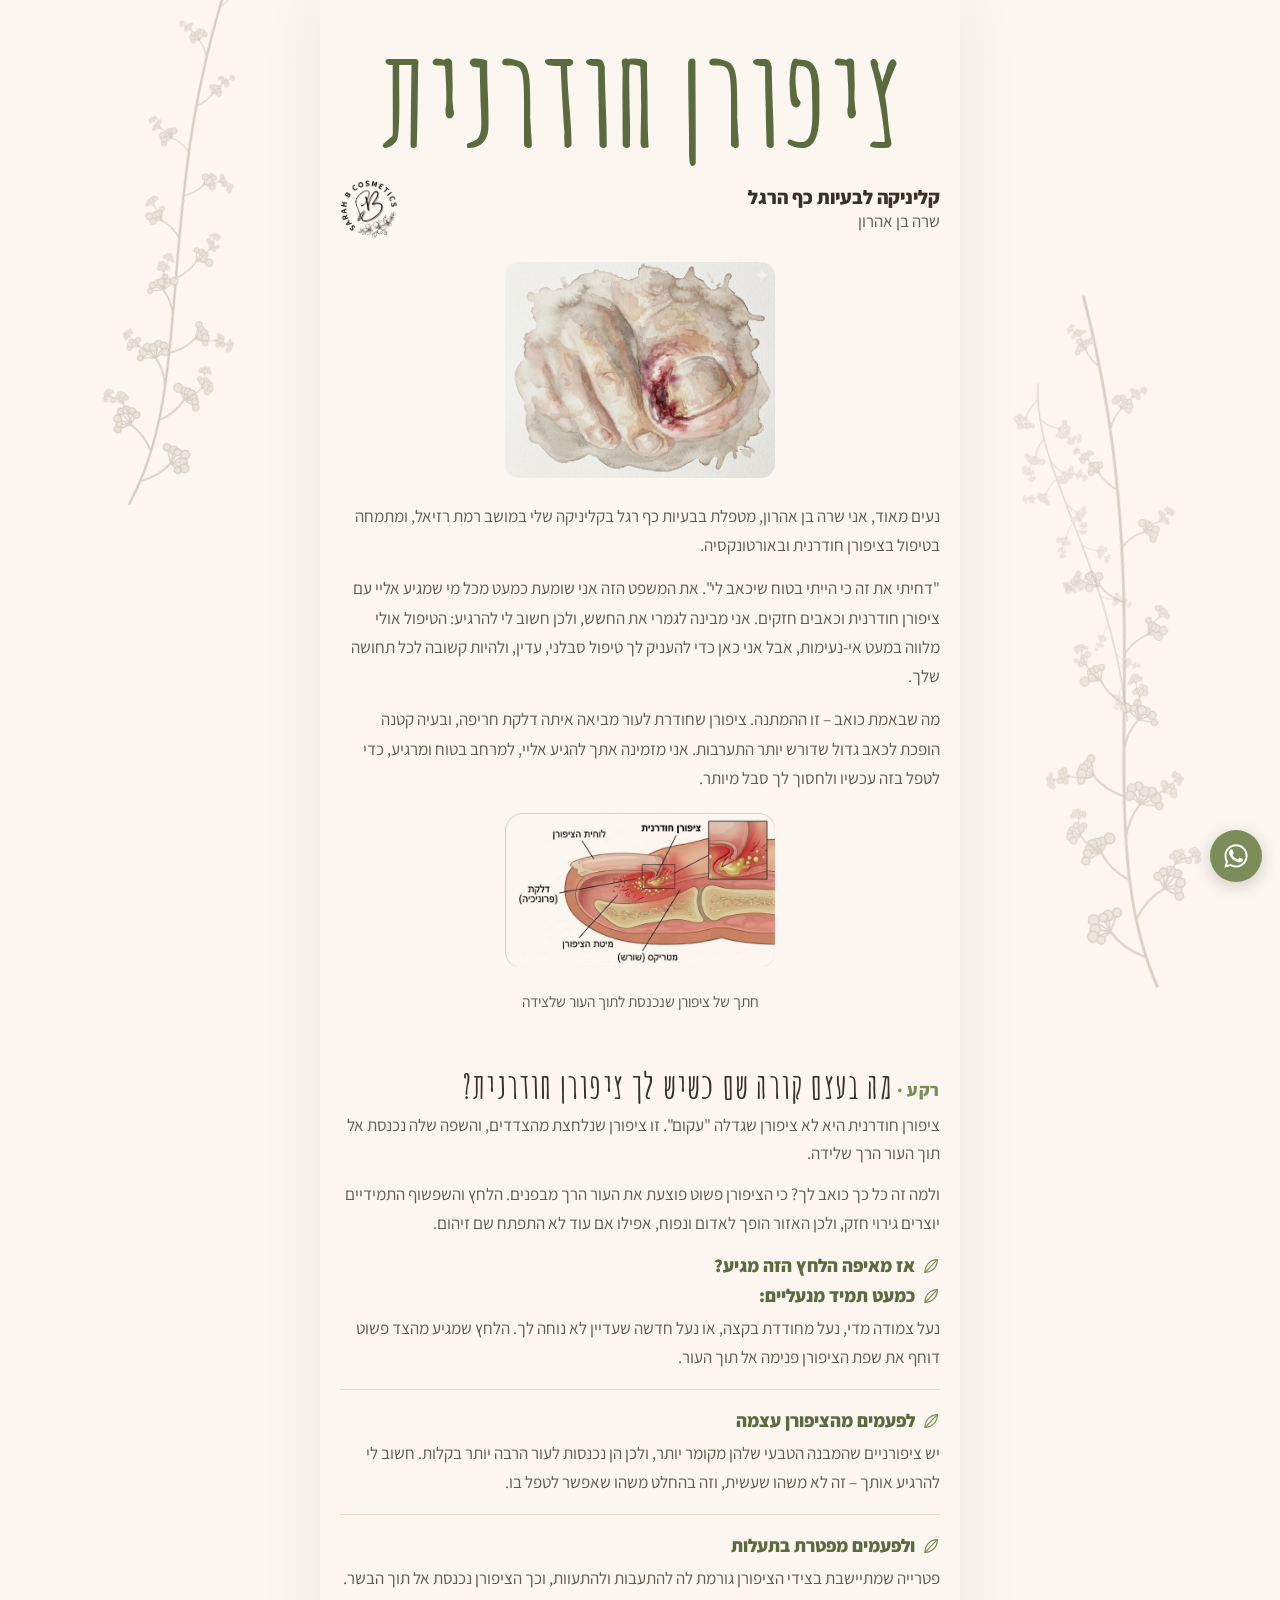
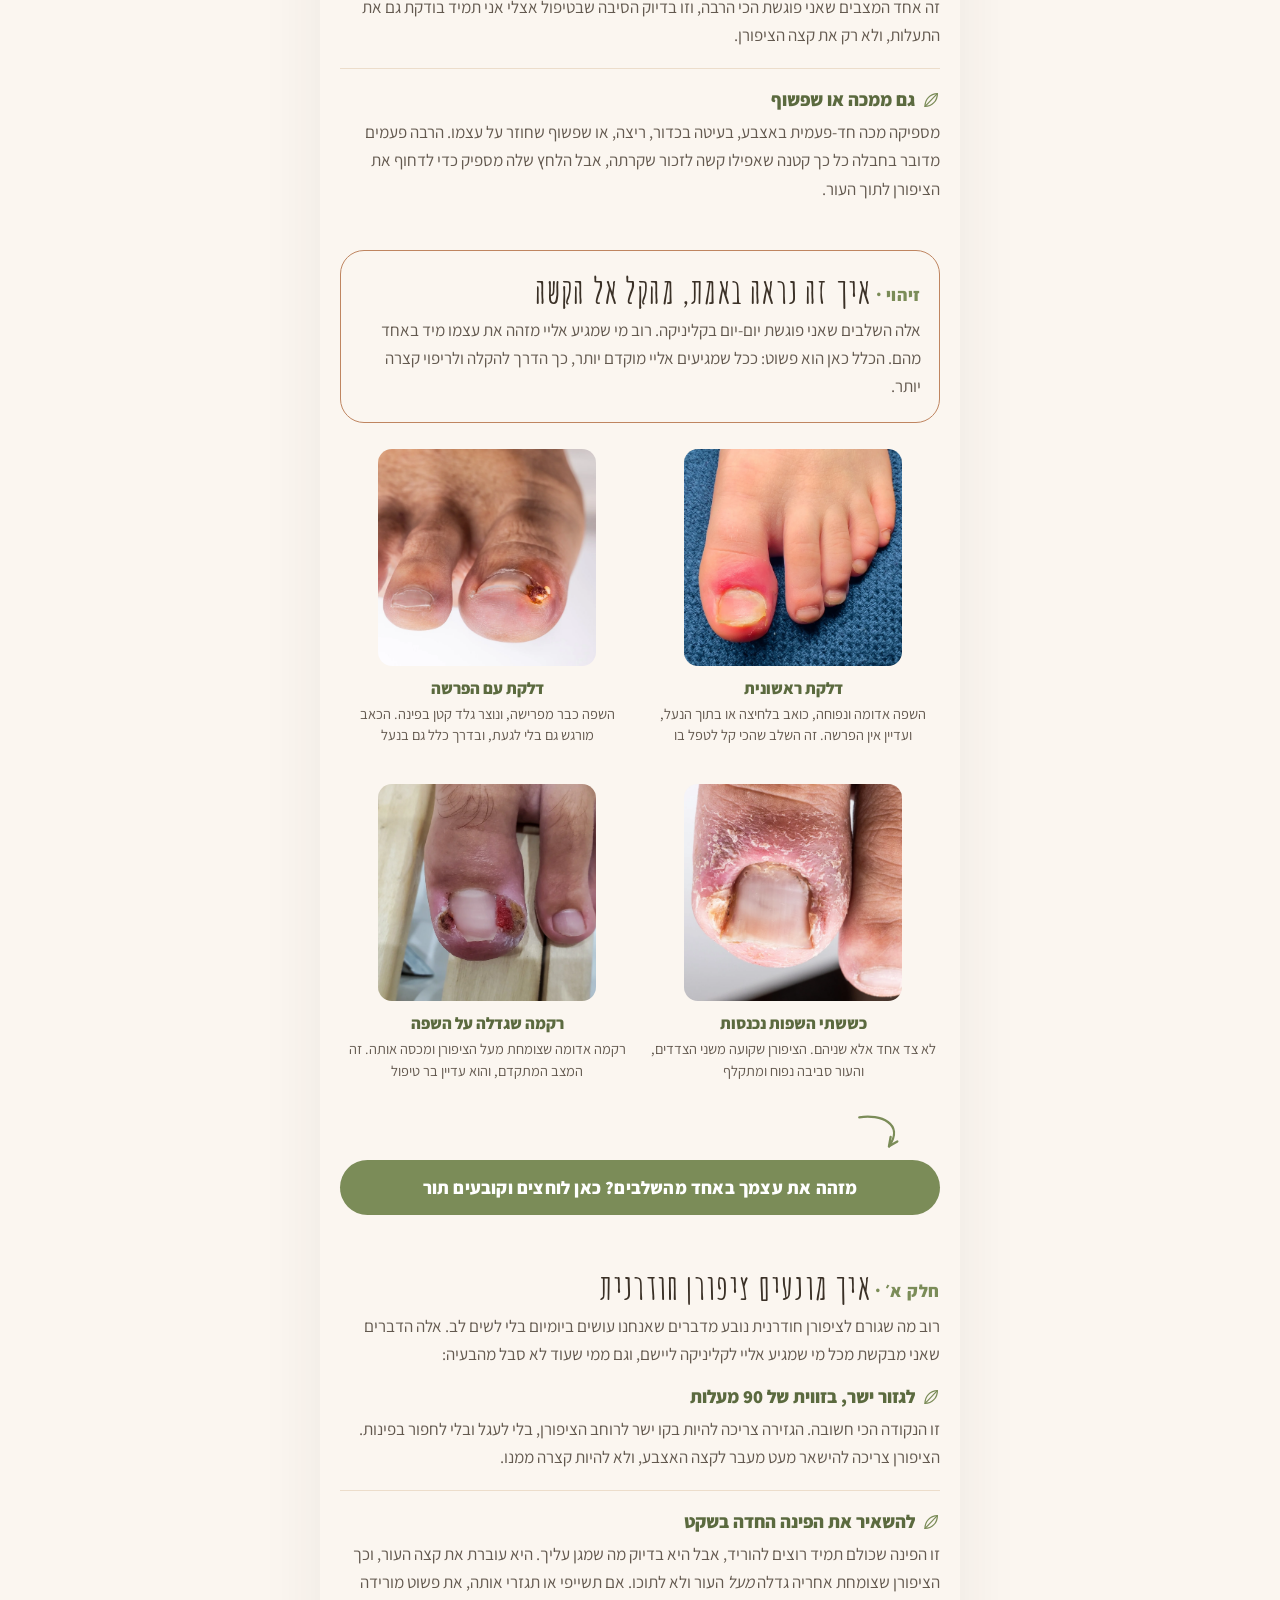
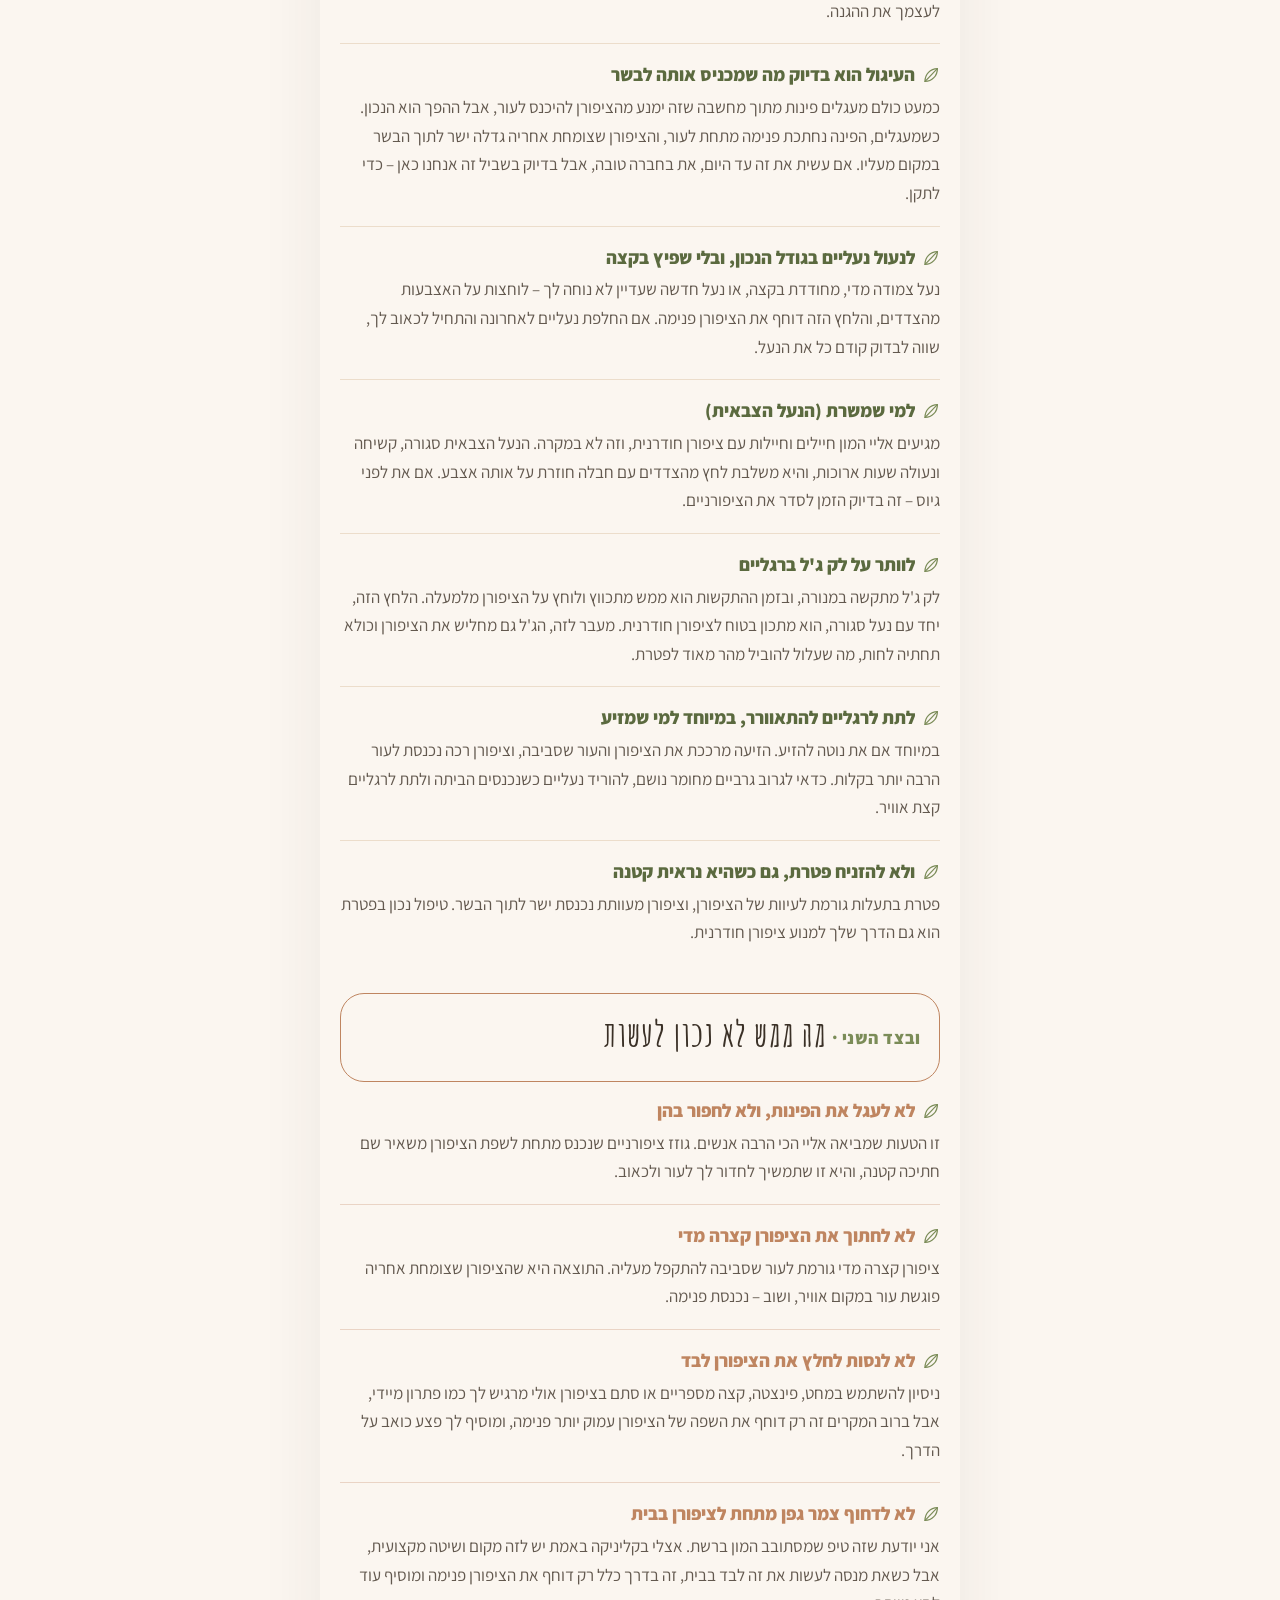
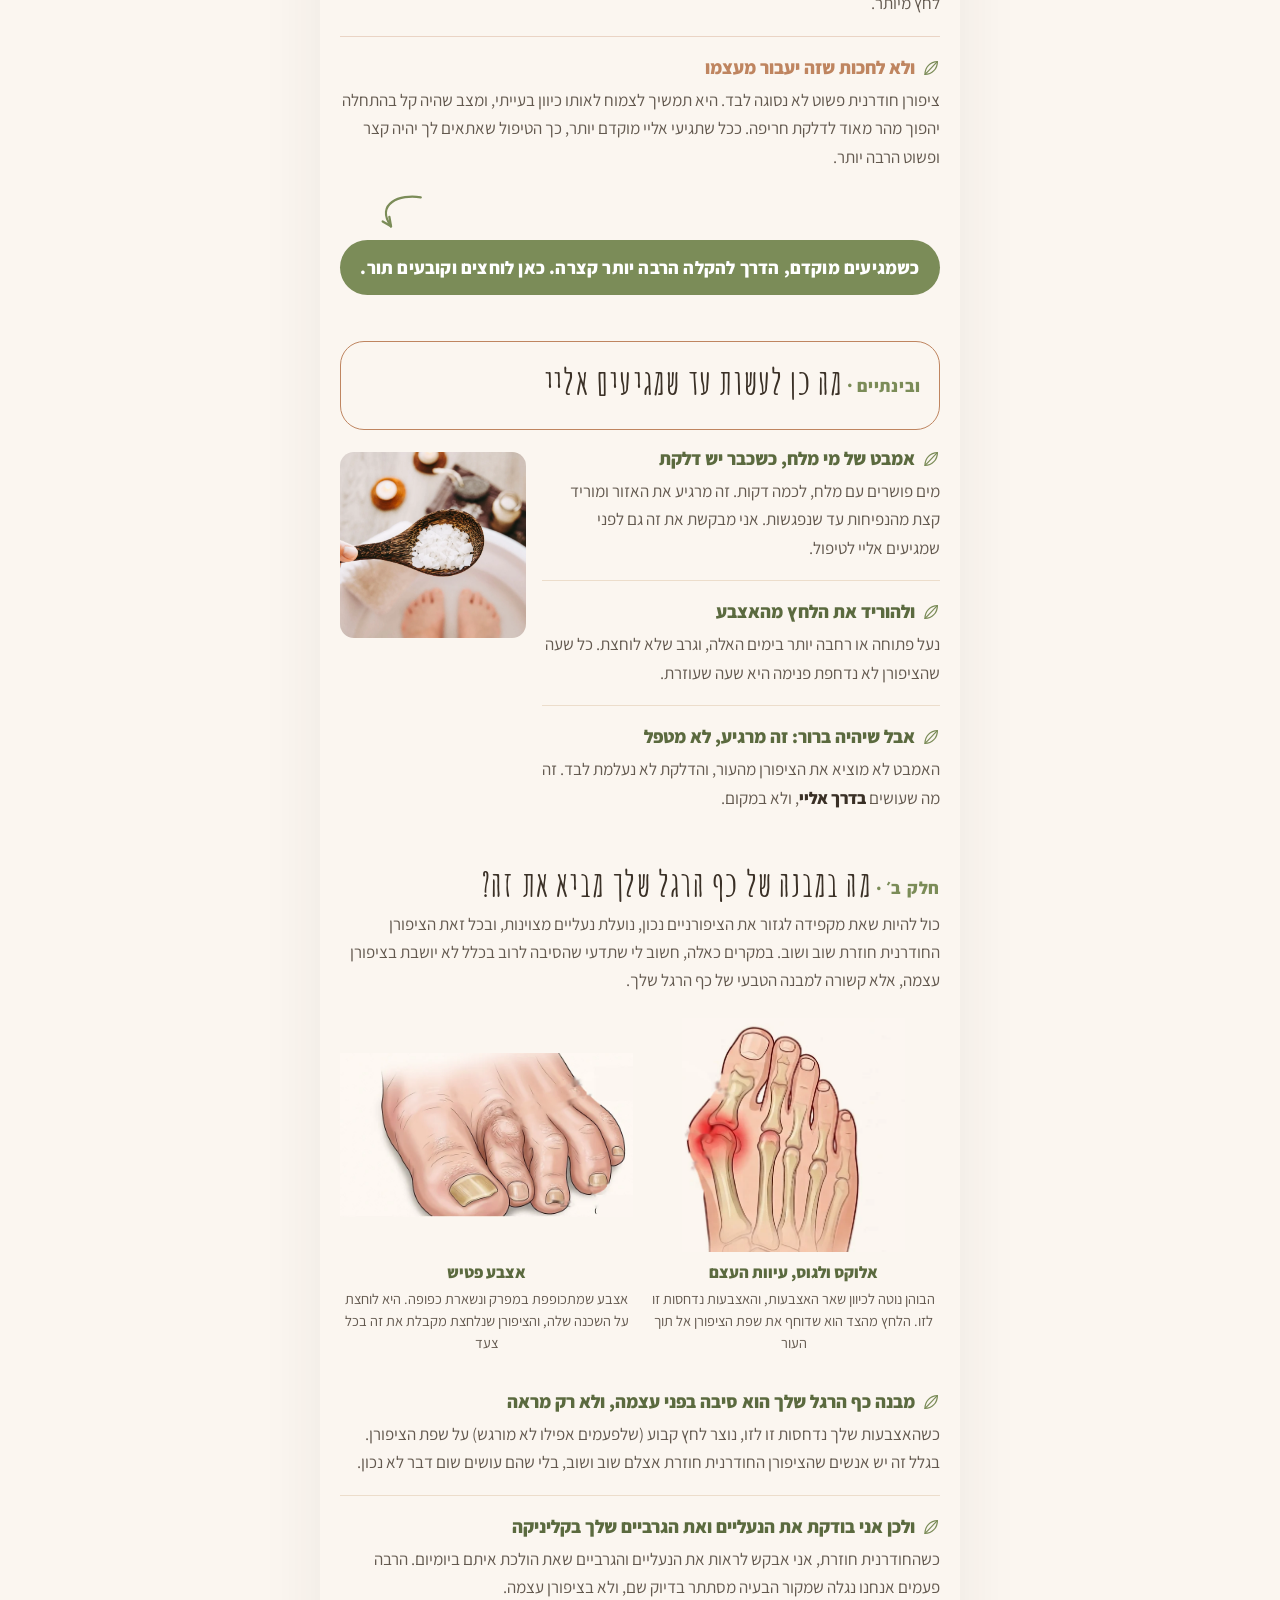
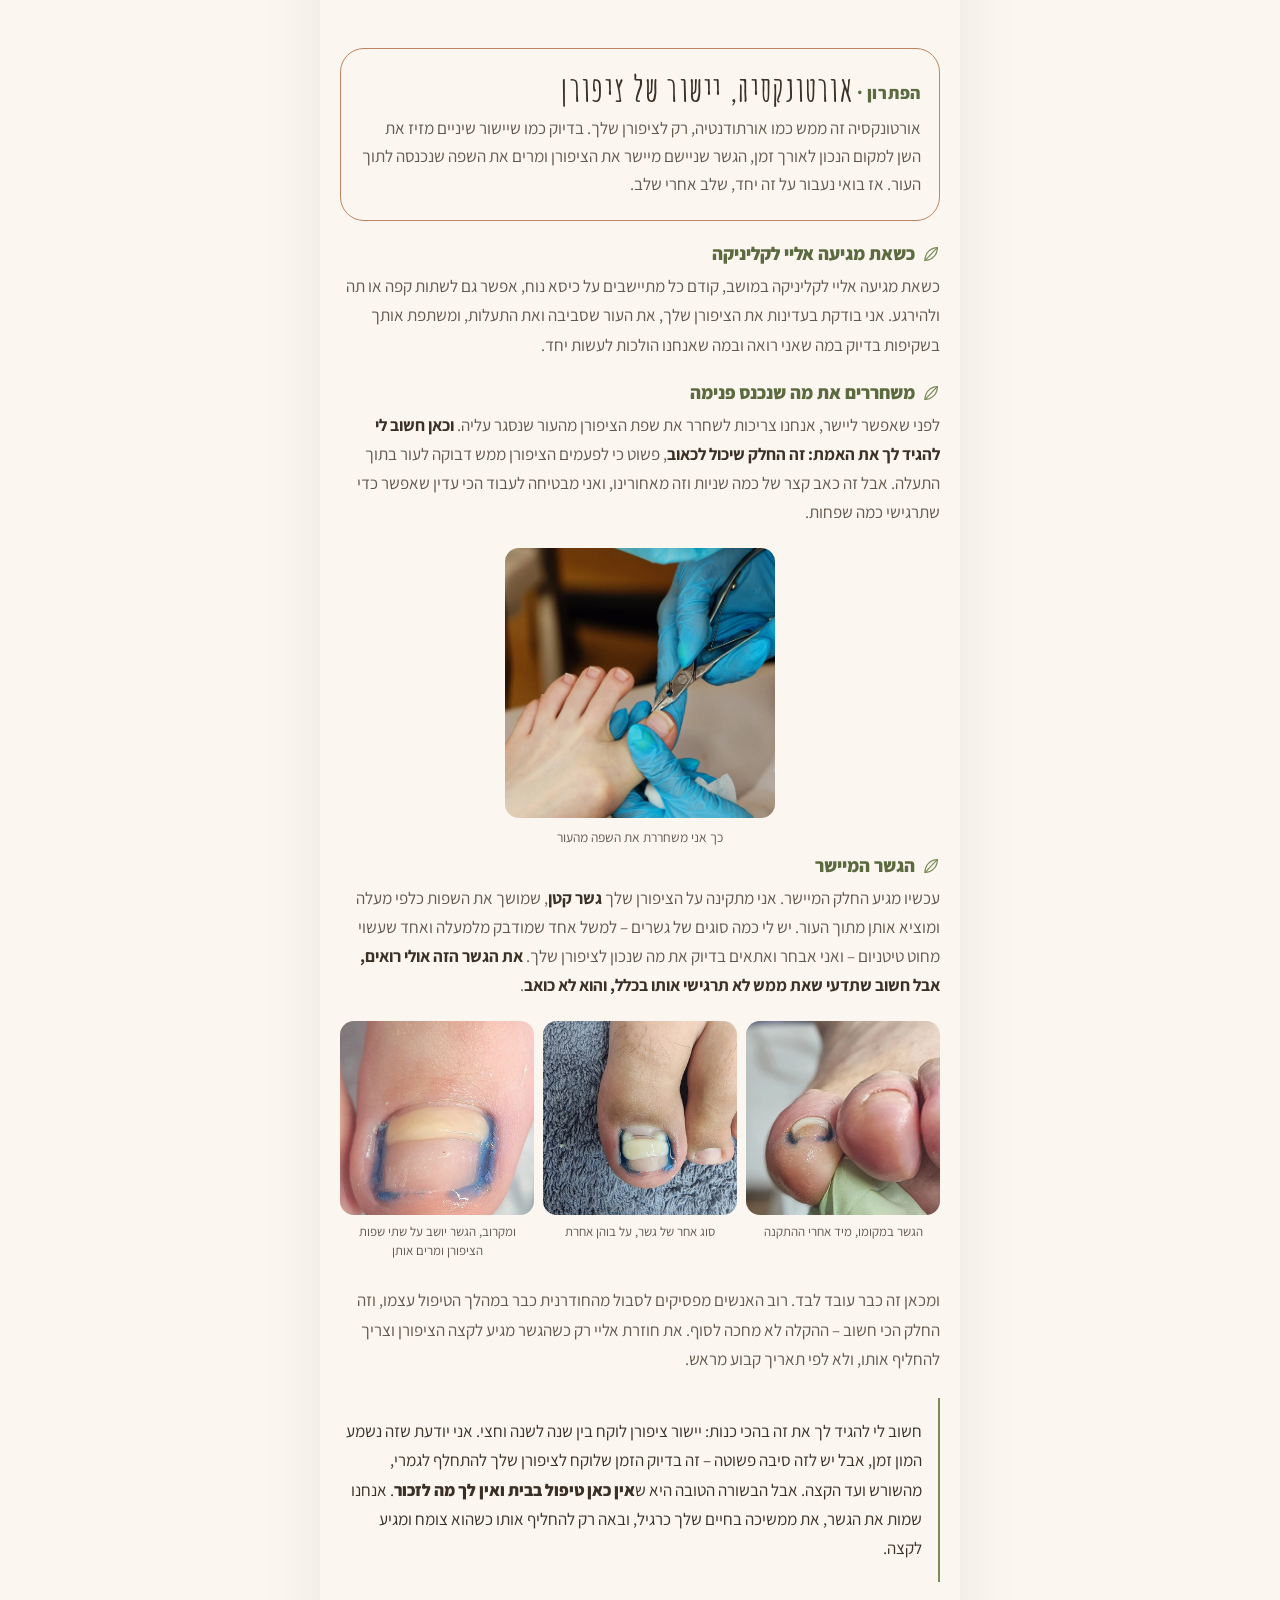
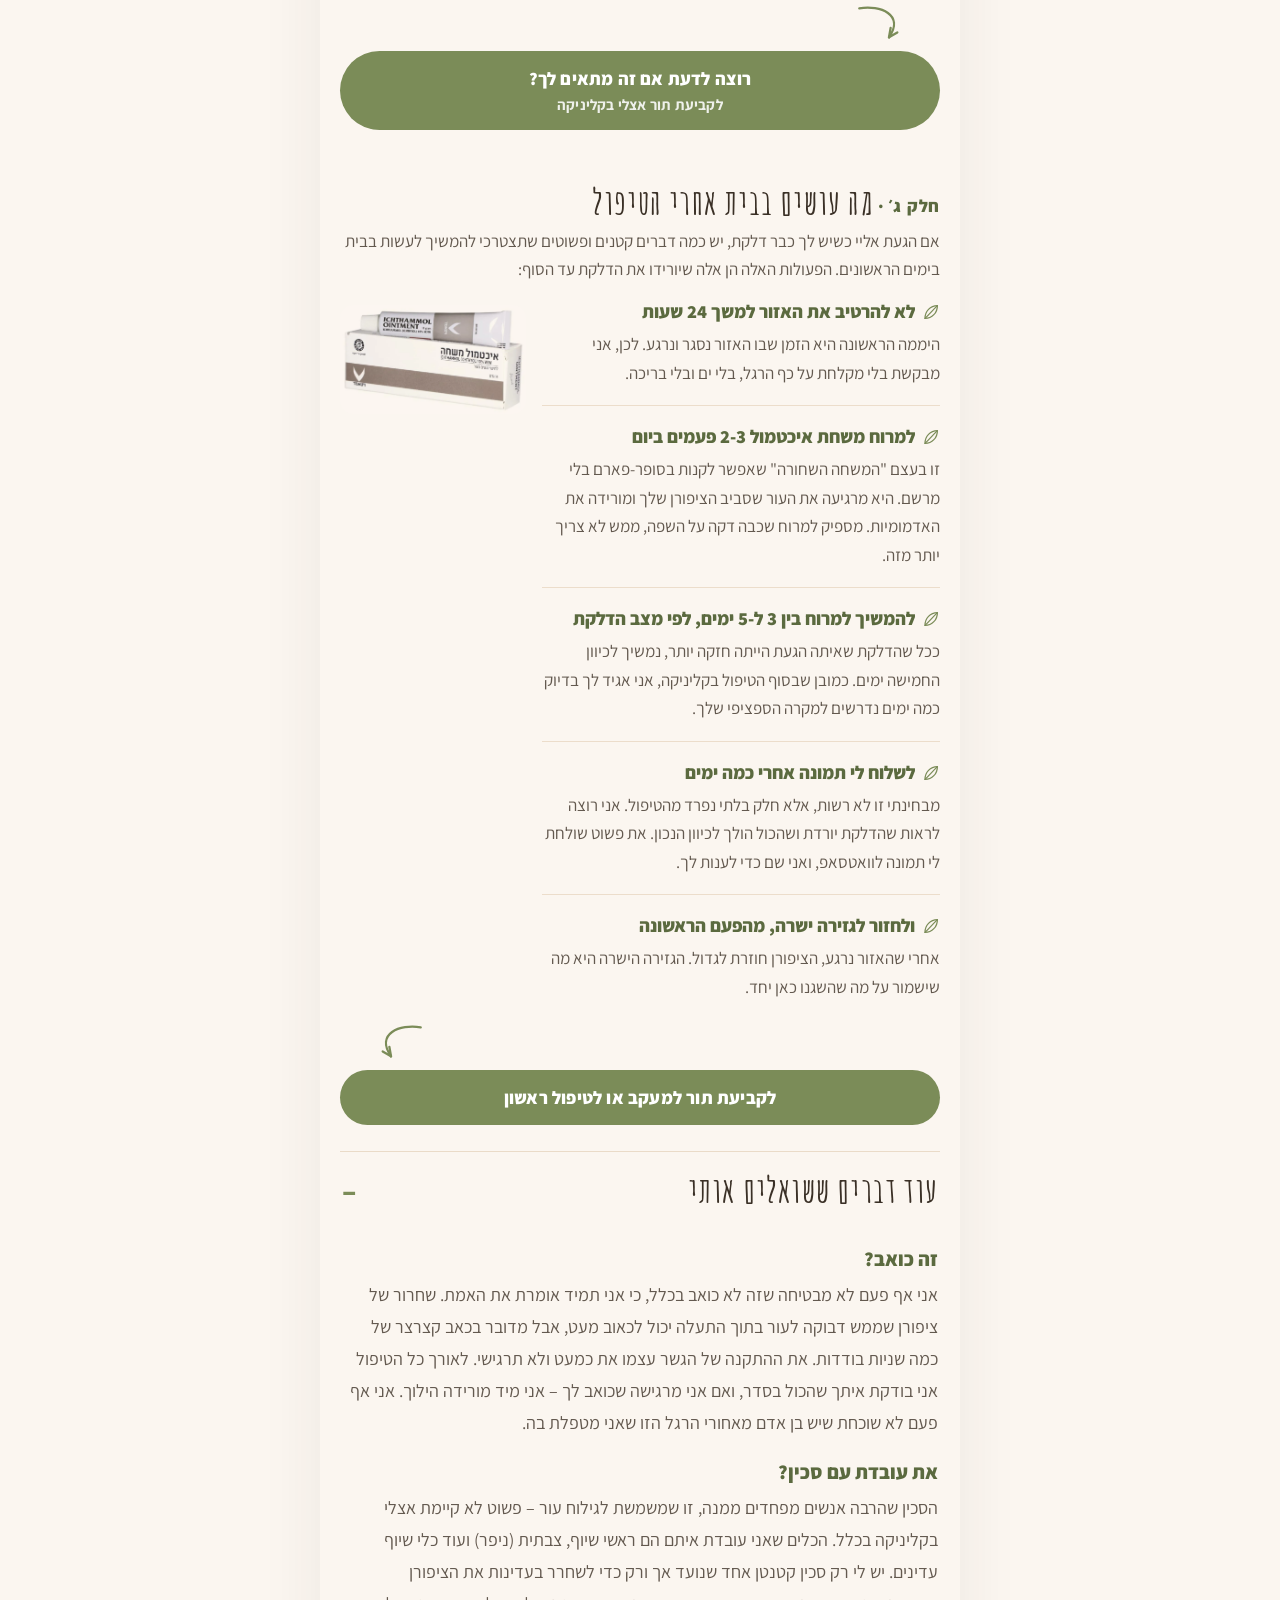
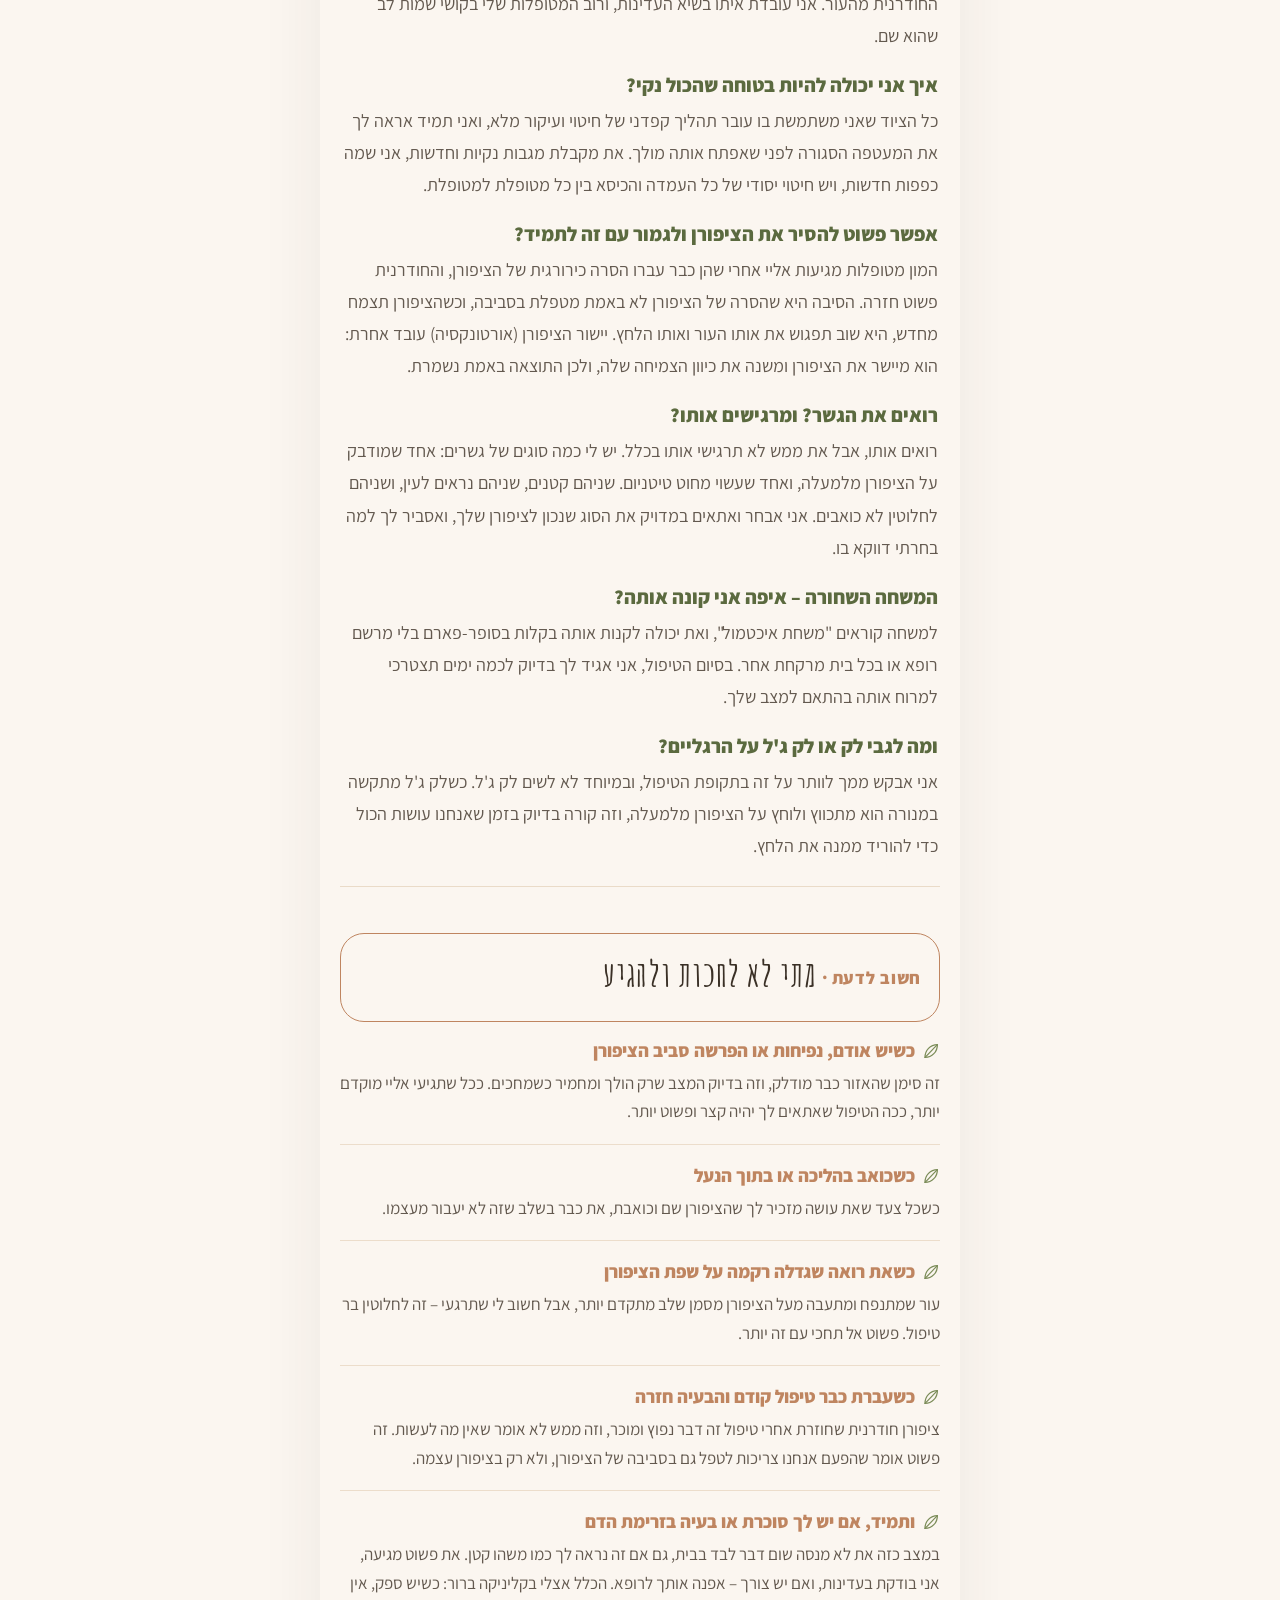
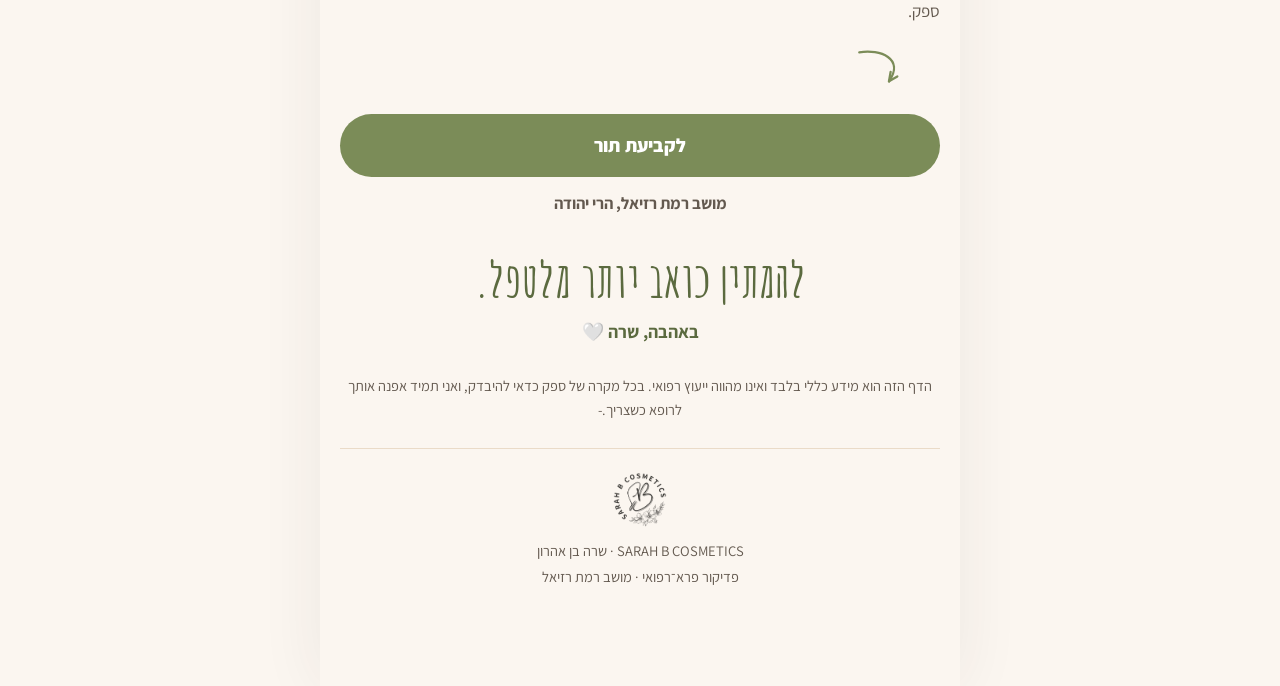
==== ingrown/index.html @ ed5ce43a "חוברת החודרנית: ציפורן חודרנית ואורתונקסיה" ====
<!doctype html>
<html lang="he" dir="rtl">
<head>
<meta charset="utf-8">
<meta name="viewport" content="width=device-width, initial-scale=1">
<title>ציפורן חודרנית · שרה בן אהרון</title>
<meta name="description" content="למה ציפורן נכנסת לתוך הבשר, איך גוזרים נכון, מה זו אורטונקסיה, ומה עושים בבית. שרה בן אהרון, פדיקור פרא־רפואי, מושב רמת רזיאל.">
<meta property="og:url" content="https://sarah0503565049-cmd.github.io/tips/ingrown/">
<meta property="og:type" content="article">
<meta property="og:title" content="ציפורן חודרנית, כל מה שצריך לדעת">
<meta property="og:description" content="למה זה קורה, איך גוזרים נכון, ומה זו אורטונקסיה.">
<meta property="og:image" content="https://sarah0503565049-cmd.github.io/tips/img/logo-og.png">
<meta property="og:locale" content="he_IL">
<link rel="icon" href="../img/logo.webp">
<link rel="stylesheet" href="../style.css">
</head>
<body>
<img class="deco d1" src="../img/branch.svg" alt="" aria-hidden="true">
<img class="deco d2" src="../img/branch.svg" alt="" aria-hidden="true">
<img class="deco d3" src="../img/branch.svg" alt="" aria-hidden="true">
<div class="col small-pics">
<header class="hero">
  <div class="band">
    <h1>ציפורן חודרנית</h1>
    <div class="by">
      <p><b>קליניקה לבעיות כף הרגל</b><span>שרה בן אהרון</span></p>
      <img src="../img/logo.webp" alt="Sarah B Cosmetics">
    </div>
  </div>
  <div class="cover">
    <img src="../img/ing-cover.webp" alt="אצבע עם ציפורן חודרנית ודלקת בשפה, איור להמחשה">
  </div>
  <p class="say">נעים מאוד, אני שרה בן אהרון, מטפלת בבעיות כף רגל בקליניקה שלי במושב רמת רזיאל, ומתמחה בטיפול בציפורן חודרנית ובאורטונקסיה.</p>
  <p class="say">"דחיתי את זה כי הייתי בטוח שיכאב לי".
את המשפט הזה אני שומעת כמעט מכל מי שמגיע אליי עם ציפורן חודרנית וכאבים חזקים. אני מבינה לגמרי את החשש, ולכן חשוב לי להרגיע: הטיפול אולי מלווה במעט אי-נעימות, אבל אני כאן כדי להעניק לך טיפול סבלני, עדין, ולהיות קשובה לכל תחושה שלך.</p>
  <p class="say">מה שבאמת כואב – זו ההמתנה. ציפורן שחודרת לעור מביאה איתה דלקת חריפה, ובעיה קטנה הופכת לכאב גדול שדורש יותר התערבות. אני מזמינה אתך להגיע אליי, למרחב בטוח ומרגיע, כדי לטפל בזה עכשיו ולחסוך לך סבל מיותר.</p>
</header>

<main class="wrap">

  <div class="figure">
    <img src="../img/ing-anat.webp" alt="חתך של האצבע, שפת הציפורן נכנסת לתוך העור שלצידה" class="dx">
    <p class="cap">חתך של ציפורן שנכנסת לתוך העור שלצידה</p>
  </div>

  <!-- ===== רקע ===== -->
  <div class="part">
    <h2 class="num"><span class="n">רקע</span>מה בעצם קורה שם כשיש לך ציפורן חודרנית?</h2>
    <p class="note">ציפורן חודרנית היא לא ציפורן שגדלה "עקום". זו ציפורן שנלחצת מהצדדים, והשפה שלה נכנסת אל תוך העור הרך שלידה.</p>
    <p class="note">ולמה זה כל כך כואב לך? כי הציפורן פשוט פוצעת את העור הרך מבפנים. הלחץ והשפשוף התמידיים יוצרים גירוי חזק, ולכן האזור הופך לאדום ונפוח, אפילו אם עוד לא התפתח שם זיהום.</p>
  </div>

  <ul class="tips leaf">
    <li><b>אז מאיפה הלחץ הזה מגיע?</b><span><b>כמעט תמיד מנעליים:</b> נעל צמודה מדי, נעל מחודדת בקצה, או נעל חדשה שעדיין לא נוחה לך</span><span>. הלחץ שמגיע מהצד פשוט דוחף את שפת הציפורן פנימה אל תוך העור</span><span>.</span></li>
    <li><b>לפעמים מהציפורן עצמה</b><span>יש ציפורניים שהמבנה הטבעי שלהן מקומר יותר, ולכן הן נכנסות לעור הרבה יותר בקלות</span><span>. חשוב לי להרגיע אותך – זה לא משהו שעשית, וזה בהחלט משהו שאפשר לטפל בו</span><span>.</span></li>
    <li><b>ולפעמים מפטרת בתעלות</b><span>פטרייה שמתיישבת בצידי הציפורן גורמת לה להתעבות ולהתעוות, וכך הציפורן נכנסת אל תוך הבשר</span><span>. זה אחד המצבים שאני פוגשת הכי הרבה, וזו בדיוק הסיבה שבטיפול אצלי אני תמיד בודקת גם את התעלות, ולא רק את קצה הציפורן</span><span>.</span></li>
    <li><b>גם ממכה או שפשוף</b>מספיקה מכה חד-פעמית באצבע, בעיטה בכדור, ריצה, או שפשוף שחוזר על עצמו. הרבה פעמים מדובר בחבלה כל כך קטנה שאפילו קשה לזכור שקרתה, אבל הלחץ שלה מספיק כדי לדחוף את הציפורן לתוך העור.</li>
  </ul>

  <!-- ===== זיהוי ===== -->
  <div class="part framed">
    <h2 class="num"><span class="n">זיהוי</span>איך זה נראה באמת, מהקל אל הקשה</h2>
    <p class="note">אלה השלבים שאני פוגשת יום-יום בקליניקה. רוב מי שמגיע אליי מזהה את עצמו מיד באחד מהם. הכלל כאן הוא פשוט: ככל שמגיעים אליי מוקדם יותר, כך הדרך להקלה ולריפוי קצרה יותר.</p>
  </div>

  <div class="states photo">
    <div class="state">
      <img src="../img/ing-st1.webp" alt="שפת הציפורן אדומה ונפוחה, בלי הפרשה">
      <b>דלקת ראשונית</b>
      <span>השפה אדומה ונפוחה, כואב בלחיצה או בתוך הנעל, ועדיין אין הפרשה. זה השלב שהכי קל לטפל בו</span>
    </div>

    <div class="state">
      <img src="../img/ing-st2.webp" alt="שפת הציפורן עם הפרשה וגלד">
      <b>דלקת עם הפרשה</b>
      <span>השפה כבר מפרישה, ונוצר גלד קטן בפינה. הכאב מורגש גם בלי לגעת, ובדרך כלל גם בנעל</span>
    </div>

    <div class="state">
      <img src="../img/ing-wait.webp" alt="שתי שפות הציפורן שקועות בעור, והעור סביב מתקלף">
      <b>כששתי השפות נכנסות</b>
      <span>לא צד אחד אלא שניהם. הציפורן שקועה משני הצדדים, והעור סביבה נפוח ומתקלף</span>
    </div>

    <div class="state">
      <img src="../img/ing-st3.webp" alt="רקמה אדומה שגדלה על שפת הציפורן">
      <b>רקמה שגדלה על השפה</b>
      <span>רקמה אדומה שצומחת מעל הציפורן ומכסה אותה. זה המצב המתקדם, והוא עדיין בר טיפול</span>
    </div>

  </div>

  <div class="point" aria-hidden="true">
    <svg viewBox="0 0 64 46">
      <path d="M6 5 C30 1, 58 12, 40 38"></path>
      <path d="M40 38 L41.9 27.2"></path>
      <path d="M40 38 L49.5 32.5"></path>
    </svg>
  </div>
  <a target="_blank" rel="noopener" class="softcta" href="https://booking.tiffulit.co.il/sarah_b_cosmetics">מזהה את עצמך באחד מהשלבים? כאן לוחצים וקובעים תור</a>

  <!-- ===== חלק א, מניעה ===== -->
  <div class="part">
    <h2 class="num"><span class="n">חלק א׳</span>איך מונעים ציפורן חודרנית</h2>
    <p class="note"><span>רוב מה שגורם לציפורן חודרנית נובע מדברים שאנחנו עושים ביומיום בלי לשים לב</span><span>. אלה הדברים שאני מבקשת מכל מי שמגיע אליי לקליניקה ליישם, וגם ממי שעוד לא סבל מהבעיה</span><span>:</span></p>
  </div>

  <ul class="tips leaf">
    <li><b>לגזור ישר, בזווית של 90 מעלות</b><span>זו הנקודה הכי חשובה</span><span>. הגזירה צריכה להיות בקו ישר לרוחב הציפורן, בלי לעגל ובלי לחפור בפינות</span><span>. הציפורן צריכה להישאר מעט מעבר לקצה האצבע, ולא להיות קצרה ממנו</span><span>.</span></li>
    <li><b>להשאיר את הפינה החדה בשקט</b><span>זו הפינה שכולם תמיד רוצים להוריד, אבל היא בדיוק מה שמגן עליך</span><span>. היא עוברת את קצה העור, וכך הציפורן שצומחת אחריה גדלה <i>מעל</i> העור ולא לתוכו</span><span>. אם תשייפי או תגזרי אותה, את פשוט מורידה לעצמך את ההגנה</span><span>.</span></li>
    <li><b><span>העיגול הוא בדיוק מה שמכניס אותה לבשר</span></b><span>כמעט כולם מעגלים פינות מתוך מחשבה שזה ימנע מהציפורן להיכנס לעור, אבל ההפך הוא הנכון</span><span>. כשמעגלים, הפינה נחתכת פנימה מתחת לעור, והציפורן שצומחת אחריה גדלה ישר לתוך הבשר במקום מעליו</span><span>. אם עשית את זה עד היום, את בחברה טובה, אבל בדיוק בשביל זה אנחנו כאן – כדי לתקן</span><span>.</span></li>
    <li><b>לנעול נעליים בגודל הנכון, ובלי שפיץ בקצה</b><span>נעל צמודה מדי, מחודדת בקצה, או נעל חדשה שעדיין לא נוחה לך – לוחצות על האצבעות מהצדדים, והלחץ הזה דוחף את הציפורן פנימה</span><span>. אם החלפת נעליים לאחרונה והתחיל לכאוב לך, שווה לבדוק קודם כל את הנעל</span><span>.</span></li>
    <li><b>למי שמשרת (הנעל הצבאית)</b><span>מגיעים אליי המון חיילים וחיילות עם ציפורן חודרנית, וזה לא במקרה</span><span>. הנעל הצבאית סגורה, קשיחה ונעולה שעות ארוכות, והיא משלבת לחץ מהצדדים עם חבלה חוזרת על אותה אצבע</span><span>. אם את לפני גיוס – זה בדיוק הזמן לסדר את הציפורניים</span><span>.</span></li>
    <li><b>לוותר על לק ג'ל ברגליים</b><span>לק ג'ל מתקשה במנורה, ובזמן ההתקשות הוא ממש מתכווץ ולוחץ על הציפורן מלמעלה</span><span>. הלחץ הזה, יחד עם נעל סגורה, הוא מתכון בטוח לציפורן חודרנית</span><span>. מעבר לזה, הג'ל גם מחליש את הציפורן וכולא תחתיה לחות, מה שעלול להוביל מהר מאוד לפטרת</span><span>.</span></li>
    <li><b>לתת לרגליים להתאוורר, במיוחד למי שמזיע</b><span>במיוחד אם את נוטה להזיע</span><span>. הזיעה מרככת את הציפורן והעור שסביבה, וציפורן רכה נכנסת לעור הרבה יותר בקלות</span><span>. כדאי לגרוב גרביים מחומר נושם, להוריד נעליים כשנכנסים הביתה ולתת לרגליים קצת אוויר</span><span>.</span></li>
    <li><b>ולא להזניח פטרת, גם כשהיא נראית קטנה</b><span>פטרת בתעלות גורמת לעיוות של הציפורן, וציפורן מעוותת נכנסת ישר לתוך הבשר</span><span>. טיפול נכון בפטרת הוא גם הדרך שלך למנוע ציפורן חודרנית</span><span>.</span></li>
  </ul>

  <div class="part framed">
    <h2 class="num"><span class="n">ובצד השני</span>מה ממש לא נכון לעשות</h2>
  </div>

  <ul class="tips dont leaf">
    <li><b>לא לעגל את הפינות, ולא לחפור בהן</b><span>זו הטעות שמביאה אליי הכי הרבה אנשים</span><span>. גוזז ציפורניים שנכנס מתחת לשפת הציפורן משאיר שם חתיכה קטנה, והיא זו שתמשיך לחדור לך לעור ולכאוב</span><span>.</span></li>
    <li><b>לא לחתוך את הציפורן קצרה מדי</b><span>ציפורן קצרה מדי גורמת לעור שסביבה להתקפל מעליה</span><span>. התוצאה היא שהציפורן שצומחת אחריה פוגשת עור במקום אוויר, ושוב – נכנסת פנימה</span><span>.</span></li>
    <li><b>לא לנסות לחלץ את הציפורן לבד</b><span>ניסיון להשתמש במחט, פינצטה, קצה מספריים או סתם בציפורן אולי מרגיש לך כמו פתרון מיידי, אבל ברוב המקרים זה רק דוחף את השפה של הציפורן עמוק יותר פנימה, ומוסיף לך פצע כואב על הדרך</span><span>.</span></li>
    <li><b>לא לדחוף צמר גפן מתחת לציפורן בבית</b><span>אני יודעת שזה טיפ שמסתובב המון ברשת</span><span>. אצלי בקליניקה באמת יש לזה מקום ושיטה מקצועית, אבל כשאת מנסה לעשות את זה לבד בבית, זה בדרך כלל רק דוחף את הציפורן פנימה ומוסיף עוד לחץ מיותר</span><span>.</span></li>
    <li><b>ולא לחכות שזה יעבור מעצמו</b><span>ציפורן חודרנית פשוט לא נסוגה לבד</span><span>. היא תמשיך לצמוח לאותו כיוון בעייתי, ומצב שהיה קל בהתחלה יהפוך מהר מאוד לדלקת חריפה</span><span>. ככל שתגיעי אליי מוקדם יותר, כך הטיפול שאתאים לך יהיה קצר ופשוט הרבה יותר</span><span>.</span></li>
  </ul>

  <div class="point left" aria-hidden="true">
    <svg viewBox="0 0 64 46">
      <path d="M6 5 C30 1, 58 12, 40 38"></path>
      <path d="M40 38 L41.9 27.2"></path>
      <path d="M40 38 L49.5 32.5"></path>
    </svg>
  </div>
  <a target="_blank" rel="noopener" class="softcta" href="https://booking.tiffulit.co.il/sarah_b_cosmetics"><span>כשמגיעים מוקדם, הדרך להקלה הרבה יותר קצרה. כאן לוחצים וקובעים תור</span><span>.</span></a>

  <!-- ===== חלק ב, כף הרגל עצמה ===== -->
  <div class="part framed">
    <h2 class="num"><span class="n">ובינתיים</span>מה כן לעשות עד שמגיעים אליי</h2>
  </div>

  <div class="sidepic">
  <ul class="tips leaf">
    <li><b>אמבט של מי מלח, כשכבר יש דלקת</b>מים פושרים עם מלח, לכמה דקות. זה מרגיע את האזור ומוריד קצת מהנפיחות עד שנפגשות. אני מבקשת את זה גם לפני שמגיעים אליי לטיפול.</li>
    <li><b>ולהוריד את הלחץ מהאצבע</b>נעל פתוחה או רחבה יותר בימים האלה, וגרב שלא לוחצת. כל שעה שהציפורן לא נדחפת פנימה היא שעה שעוזרת.</li>
    <li><b>אבל שיהיה ברור: זה מרגיע, לא מטפל</b>האמבט לא מוציא את הציפורן מהעור, והדלקת לא נעלמת לבד. זה מה שעושים <strong>בדרך אליי</strong>, ולא במקום.</li>
  </ul>

  <figure class="solo">
    <img src="../img/ing-salt-real.webp" alt="אמבט מי מלח לכף הרגל">
  </figure>
  </div>

  <div class="part">
    <h2 class="num"><span class="n">חלק ב׳</span>מה במבנה של כף הרגל שלך מביא את זה?</h2>
    <p class="note"><span>כול להיות שאת מקפידה לגזור את הציפורניים נכון, נועלת נעליים מצוינות, ובכל זאת הציפורן החודרנית חוזרת שוב ושוב</span><span>. במקרים כאלה, חשוב לי שתדעי שהסיבה לרוב בכלל לא יושבת בציפורן עצמה, אלא קשורה למבנה הטבעי של כף הרגל שלך</span><span>.</span></p>
  </div>

  <div class="pair">
    <div class="one">
      <img src="../img/hallux.webp" alt="שרטוט של כף רגל מלמעלה, הבוהן נוטה הצידה ובסיס הבוהן בולט">
      <b>אלוקס ולגוס, עיוות העצם</b>
      <span>הבוהן נוטה לכיוון שאר האצבעות, והאצבעות נדחסות זו לזו. הלחץ מהצד הוא שדוחף את שפת הציפורן אל תוך העור</span>
    </div>
    <div class="one">
      <img src="../img/crosstoe.webp" alt="כף רגל שהאצבע השנייה שלה מתכופפת ונשארת כפופה">
      <b>אצבע פטיש</b>
      <span>אצבע שמתכופפת במפרק ונשארת כפופה. היא לוחצת על השכנה שלה, והציפורן שנלחצת מקבלת את זה בכל צעד</span>
    </div>
  </div>

  <ul class="tips leaf">
    <li><b>מבנה כף הרגל שלך הוא סיבה בפני עצמה, ולא רק מראה</b><span>כשהאצבעות שלך נדחסות זו לזו, נוצר לחץ קבוע (שלפעמים אפילו לא מורגש) על שפת הציפורן</span><span>. בגלל זה יש אנשים שהציפורן החודרנית חוזרת אצלם שוב ושוב, בלי שהם עושים שום דבר לא נכון</span><span>.</span></li>
    <li><b>ולכן אני בודקת את הנעליים ואת הגרביים שלך בקליניקה</b><span>כשהחודרנית חוזרת, אני אבקש לראות את הנעליים והגרביים שאת הולכת איתם ביומיום</span><span>. הרבה פעמים אנחנו נגלה שמקור הבעיה מסתתר בדיוק שם, ולא בציפורן עצמה</span><span>.</span></li>
  </ul>

  <!-- ===== הפתרון, אורטונקסיה ===== -->
  <div class="part b framed">
    <h2 class="num"><span class="n">הפתרון</span>אורטונקסיה, יישור של ציפורן</h2>
    <p class="note"><span>אורטונקסיה זה ממש כמו אורתודנטיה, רק לציפורן שלך</span><span>. בדיוק כמו שיישור שיניים מזיז את השן למקום הנכון לאורך זמן, הגשר שניישם מיישר את הציפורן ומרים את השפה שנכנסה לתוך העור</span><span>. אז בואי נעבור על זה יחד, שלב אחרי שלב</span><span>.</span></p>
  </div>

  <div class="story">
    <span class="step">כשאת מגיעה אליי לקליניקה</span>
    <p><span>כשאת מגיעה אליי לקליניקה במושב, קודם כל מתיישבים על כיסא נוח, אפשר גם לשתות קפה או תה ולהירגע</span><span>. אני בודקת בעדינות את הציפורן שלך, את העור שסביבה ואת התעלות, ומשתפת אותך בשקיפות בדיוק במה שאני רואה ובמה שאנחנו הולכות לעשות יחד</span><span>.</span></p>

    <span class="step">משחררים את מה שנכנס פנימה</span>
    <p><span>לפני שאפשר ליישר, אנחנו צריכות לשחרר את שפת הציפורן מהעור שנסגר עליה</span><span>. <b>וכאן חשוב לי להגיד לך את האמת: זה החלק שיכול לכאוב</b>, פשוט כי לפעמים הציפורן ממש דבוקה לעור בתוך התעלה</span><span>. אבל זה כאב קצר של כמה שניות וזה מאחורינו, ואני מבטיחה לעבוד הכי עדין שאפשר כדי שתרגישי כמה שפחות</span><span>.</span></p>

    <figure class="solo wide-solo">
      <img src="../img/ing-nipper.webp" alt="שחרור שפת הציפורן בניפר">
      <figcaption>כך אני משחררת את השפה מהעור</figcaption>
    </figure>

    <span class="step">הגשר המיישר</span>
    <p><span>עכשיו מגיע החלק המיישר. אני מתקינה על הציפורן שלך <b>גשר קטן</b>, שמושך את השפות כלפי מעלה ומוציא אותן מתוך העור</span><span>. יש לי כמה סוגים של גשרים – למשל אחד שמודבק מלמעלה ואחד שעשוי מחוט טיטניום – ואני אבחר ואתאים בדיוק את מה שנכון לציפורן שלך</span><span>. <b>את הגשר הזה אולי רואים, אבל חשוב שתדעי שאת ממש לא תרגישי אותו בכלל, והוא לא כואב</b></span><span>.</span></p>

    <div class="shots">
      <figure class="shot">
        <img src="../img/ing-ortho-1.webp" alt="גשר על הציפורן אחרי ההתקנה">
        <figcaption>הגשר במקומו, מיד אחרי ההתקנה</figcaption>
      </figure>
      <figure class="shot">
        <img src="../img/ing-ortho-2.webp" alt="גשר שנדבק על הציפורן">
        <figcaption>סוג אחר של גשר, על בוהן אחרת</figcaption>
      </figure>
      <figure class="shot">
        <img src="../img/ing-ortho-3.webp" alt="הגשר מקרוב, יושב על שפות הציפורן">
        <figcaption>ומקרוב, הגשר יושב על שתי שפות הציפורן ומרים אותן</figcaption>
      </figure>
    </div>
    <p><span>ומכאן זה כבר עובד לבד</span><span>. רוב האנשים מפסיקים לסבול מהחודרנית כבר במהלך הטיפול עצמו, וזה החלק הכי חשוב – ההקלה לא מחכה לסוף</span><span>. את חוזרת אליי רק כשהגשר מגיע לקצה הציפורן וצריך להחליף אותו, ולא לפי תאריך קבוע מראש</span><span>.</span></p>
  </div>

  <div class="honest">
    <p><span>חשוב לי להגיד לך את זה בהכי כנות: יישור ציפורן לוקח בין שנה לשנה וחצי</span><span>. אני יודעת שזה נשמע המון זמן, אבל יש לזה סיבה פשוטה – זה בדיוק הזמן שלוקח לציפורן שלך להתחלף לגמרי, מהשורש ועד הקצה</span><span>. אבל הבשורה הטובה היא ש<b>אין כאן טיפול בבית ואין לך מה לזכור</b></span><span>. אנחנו שמות את הגשר, את ממשיכה בחיים שלך כרגיל, ובאה רק להחליף אותו כשהוא צומח ומגיע לקצה</span><span>.</span></p>
  </div>

  <div class="point" aria-hidden="true">
    <svg viewBox="0 0 64 46">
      <path d="M6 5 C30 1, 58 12, 40 38"></path>
      <path d="M40 38 L41.9 27.2"></path>
      <path d="M40 38 L49.5 32.5"></path>
    </svg>
  </div>
  <a target="_blank" rel="noopener" class="softcta" href="https://booking.tiffulit.co.il/sarah_b_cosmetics">רוצה לדעת אם זה מתאים לך?<small>לקביעת תור אצלי בקליניקה</small></a>

  <!-- ===== חלק ג, ההמשך בבית ===== -->
  <div class="part b">
    <h2 class="num"><span class="n">חלק ג׳</span>מה עושים בבית אחרי הטיפול</h2>
    <p class="note"><span>אם הגעת אליי כשיש לך כבר דלקת, יש כמה דברים קטנים ופשוטים שתצטרכי להמשיך לעשות בבית בימים הראשונים</span><span>. הפעולות האלה הן אלה שיורידו את הדלקת עד הסוף</span><span>:</span></p>
  </div>

  <div class="sidepic">
  <ul class="tips leaf">
    <li><b>לא להרטיב את האזור למשך 24 שעות</b><span>היממה הראשונה היא הזמן שבו האזור נסגר ונרגע</span><span>. לכן, אני מבקשת בלי מקלחת על כף הרגל, בלי ים ובלי בריכה</span><span>.</span></li>
    <li><b>למרוח משחת איכטמול 2-3 פעמים ביום</b><span>זו בעצם "המשחה השחורה" שאפשר לקנות בסופר-פארם בלי מרשם</span><span>. היא מרגיעה את העור שסביב הציפורן שלך ומורידה את האדמומיות</span><span>. מספיק למרוח שכבה דקה על השפה, ממש לא צריך יותר מזה</span><span>.</span></li>
    <li><b>להמשיך למרוח בין 3 ל-5 ימים, לפי מצב הדלקת</b><span>ככל שהדלקת שאיתה הגעת הייתה חזקה יותר, נמשיך לכיוון החמישה ימים</span><span>. כמובן שבסוף הטיפול בקליניקה, אני אגיד לך בדיוק כמה ימים נדרשים למקרה הספציפי שלך</span><span>.</span></li>
    <li><b>לשלוח לי תמונה אחרי כמה ימים</b><span>מבחינתי זו לא רשות, אלא חלק בלתי נפרד מהטיפול</span><span>. אני רוצה לראות שהדלקת יורדת ושהכול הולך לכיוון הנכון</span><span>. את פשוט שולחת לי תמונה לוואטסאפ, ואני שם כדי לענות לך</span><span>.</span></li>
    <li><b>ולחזור לגזירה ישרה, מהפעם הראשונה</b>אחרי שהאזור נרגע, הציפורן חוזרת לגדול. הגזירה הישרה היא מה שישמור על מה שהשגנו כאן יחד.</li>
  </ul>

  <figure class="solo">
    <img src="../img/ing-ichth.webp" alt="משחת איכטמול, המשחה השחורה">
  </figure>
  </div>

  <div class="point left" aria-hidden="true">
    <svg viewBox="0 0 64 46">
      <path d="M6 5 C30 1, 58 12, 40 38"></path>
      <path d="M40 38 L41.9 27.2"></path>
      <path d="M40 38 L49.5 32.5"></path>
    </svg>
  </div>
  <a target="_blank" rel="noopener" class="softcta" href="https://booking.tiffulit.co.il/sarah_b_cosmetics">לקביעת תור למעקב או לטיפול ראשון</a>

  <details open="">
    <summary>עוד דברים ששואלים אותי</summary>
    <div class="in">
      <h3>זה כואב?</h3>
      <p><span>אני אף פעם לא מבטיחה שזה לא כואב בכלל, כי אני תמיד אומרת את האמת</span><span>. שחרור של ציפורן שממש דבוקה לעור בתוך התעלה יכול לכאוב מעט, אבל מדובר בכאב קצרצר של כמה שניות בודדות</span><span>. את ההתקנה של הגשר עצמו את כמעט ולא תרגישי</span><span>. לאורך כל הטיפול אני בודקת איתך שהכול בסדר, ואם אני מרגישה שכואב לך – אני מיד מורידה הילוך</span><span>. אני אף פעם לא שוכחת שיש בן אדם מאחורי הרגל הזו שאני מטפלת בה</span><span>.</span></p>
      <h3>את עובדת עם סכין?</h3>
      <p><span>הסכין שהרבה אנשים מפחדים ממנה, זו שמשמשת לגילוח עור – פשוט לא קיימת אצלי בקליניקה בכלל</span><span>. הכלים שאני עובדת איתם הם ראשי שיוף, צבתית (ניפר) ועוד כלי שיוף עדינים</span><span>. יש לי רק סכין קטנטן אחד שנועד אך ורק כדי לשחרר בעדינות את הציפורן החודרנית מהעור</span><span>. אני עובדת איתו בשיא העדינות, ורוב המטופלות שלי בקושי שמות לב שהוא שם</span><span>.</span></p>
      <h3>איך אני יכולה להיות בטוחה שהכול נקי?</h3>
      <p><span>כל הציוד שאני משתמשת בו עובר תהליך קפדני של חיטוי ועיקור מלא, ואני תמיד אראה לך את המעטפה הסגורה לפני שאפתח אותה מולך</span><span>. את מקבלת מגבות נקיות וחדשות, אני שמה כפפות חדשות, ויש חיטוי יסודי של כל העמדה והכיסא בין כל מטופלת למטופלת</span><span>.</span></p>
      <h3>אפשר פשוט להסיר את הציפורן ולגמור עם זה לתמיד?</h3>
      <p><span>המון מטופלות מגיעות אליי אחרי שהן כבר עברו הסרה כירורגית של הציפורן, והחודרנית פשוט חזרה</span><span>. הסיבה היא שהסרה של הציפורן לא באמת מטפלת בסביבה, וכשהציפורן תצמח מחדש, היא שוב תפגוש את אותו העור ואותו הלחץ</span><span>. יישור הציפורן (אורטונקסיה) עובד אחרת: הוא מיישר את הציפורן ומשנה את כיוון הצמיחה שלה, ולכן התוצאה באמת נשמרת</span><span>.</span></p>
      <h3>רואים את הגשר? ומרגישים אותו?</h3>
      <p><span>רואים אותו, אבל את ממש לא תרגישי אותו בכלל</span><span>. יש לי כמה סוגים של גשרים: אחד שמודבק על הציפורן מלמעלה, ואחד שעשוי מחוט טיטניום</span><span>. שניהם קטנים, שניהם נראים לעין, ושניהם לחלוטין לא כואבים</span><span>. אני אבחר ואתאים במדויק את הסוג שנכון לציפורן שלך, ואסביר לך למה בחרתי דווקא בו</span><span>.</span></p>
      <h3>המשחה השחורה – איפה אני קונה אותה?</h3>
      <p><span>למשחה קוראים "משחת איכטמול", ואת יכולה לקנות אותה בקלות בסופר-פארם בלי מרשם רופא או בכל בית מרקחת אחר</span><span>. בסיום הטיפול, אני אגיד לך בדיוק לכמה ימים תצטרכי למרוח אותה בהתאם למצב שלך</span><span>.</span></p>
      <h3>ומה לגבי לק או לק ג'ל על הרגליים?</h3>
      <p><span>אני אבקש ממך לוותר על זה בתקופת הטיפול, ובמיוחד לא לשים לק ג'ל</span><span>. כשלק ג'ל מתקשה במנורה הוא מתכווץ ולוחץ על הציפורן מלמעלה, וזה קורה בדיוק בזמן שאנחנו עושות הכול כדי להוריד ממנה את הלחץ</span><span>.</span></p>
    </div>
  </details>

  <!-- ===== מתי לא לחכות ===== -->
  <div class="part c framed">
    <h2 class="num"><span class="n">חשוב לדעת</span>מתי לא לחכות ולהגיע</h2>
  </div>

  <ul class="tips warn leaf">
    <li><b>כשיש אודם, נפיחות או הפרשה סביב הציפורן</b><span>זה סימן שהאזור כבר מודלק, וזה בדיוק המצב שרק הולך ומחמיר כשמחכים</span><span>. ככל שתגיעי אליי מוקדם יותר, ככה הטיפול שאתאים לך יהיה קצר ופשוט יותר</span><span>.</span></li>
    <li><b>כשכואב בהליכה או בתוך הנעל</b><span>כשכל צעד שאת עושה מזכיר לך שהציפורן שם וכואבת, את כבר בשלב שזה לא יעבור מעצמו</span><span>.</span></li>
    <li><b>כשאת רואה שגדלה רקמה על שפת הציפורן</b><span>עור שמתנפח ומתעבה מעל הציפורן מסמן שלב מתקדם יותר, אבל חשוב לי שתרגעי – זה לחלוטין בר טיפול</span><span>. פשוט אל תחכי עם זה יותר</span><span>.</span></li>
    <li><b>כשעברת כבר טיפול קודם והבעיה חזרה</b><span>ציפורן חודרנית שחוזרת אחרי טיפול זה דבר נפוץ ומוכר, וזה ממש לא אומר שאין מה לעשות</span><span>. זה פשוט אומר שהפעם אנחנו צריכות לטפל גם בסביבה של הציפורן, ולא רק בציפורן עצמה</span><span>.</span></li>
    <li><b>ותמיד, אם יש לך סוכרת או בעיה בזרימת הדם</b><span>במצב כזה את לא מנסה שום דבר לבד בבית, גם אם זה נראה לך כמו משהו קטן</span><span>. את פשוט מגיעה, אני בודקת בעדינות, ואם יש צורך – אפנה אותך לרופא</span><span>. הכלל אצלי בקליניקה ברור: כשיש ספק, אין ספק</span><span>.</span></li>
  </ul>

  <!-- ===== הסיום ===== -->
  <div class="point" aria-hidden="true">
    <svg viewBox="0 0 64 46">
      <path d="M6 5 C30 1, 58 12, 40 38"></path>
      <path d="M40 38 L41.9 27.2"></path>
      <path d="M40 38 L49.5 32.5"></path>
    </svg>
  </div>
  <section class="cta">
    <a target="_blank" rel="noopener" class="btn" href="https://booking.tiffulit.co.il/sarah_b_cosmetics">לקביעת תור</a>
    <p class="where">מושב רמת רזיאל, הרי יהודה</p>
  </section>

  <p class="close">להמתין כואב יותר מלטפל.</p>
  <p class="sign">באהבה, שרה 🤍</p>

  <p class="fine">הדף הזה הוא מידע כללי בלבד ואינו מהווה ייעוץ רפואי. בכל מקרה של ספק כדאי להיבדק, ואני תמיד אפנה אותך לרופא כשצריך.-</p>

  <div class="foot">
    <img src="../img/logo.webp" alt="">
    SARAH B COSMETICS · שרה בן אהרון<br>
    פדיקור פרא־רפואי · מושב רמת רזיאל
  </div>

</main>

<a class="wabubble" href="https://wa.me/972587801908" target="_blank" rel="noopener" aria-label="לכתוב לי בוואטסאפ">
  <svg viewBox="0 0 24 24" fill="#fff" aria-hidden="true"><path d="M17.47 14.38c-.3-.15-1.75-.86-2.02-.96-.27-.1-.47-.15-.67.15-.2.3-.77.96-.94 1.16-.17.2-.35.22-.65.07-.3-.15-1.25-.46-2.38-1.47-.88-.79-1.47-1.76-1.65-2.06-.17-.3-.02-.46.13-.61.14-.13.3-.35.45-.52.15-.17.2-.3.3-.5.1-.2.05-.37-.02-.52-.08-.15-.67-1.6-.92-2.2-.24-.58-.49-.5-.67-.51h-.57c-.2 0-.52.07-.8.37-.27.3-1.04 1.02-1.04 2.48 0 1.46 1.07 2.87 1.22 3.07.15.2 2.1 3.2 5.08 4.49.71.3 1.26.49 1.69.63.71.22 1.36.19 1.87.12.57-.09 1.75-.72 2-1.41.25-.69.25-1.28.17-1.41-.07-.13-.27-.2-.57-.35z"></path><path d="M12.04 2C6.58 2 2.13 6.45 2.13 11.91c0 1.75.46 3.45 1.32 4.95L2 22l5.25-1.38a9.87 9.87 0 0 0 4.79 1.22h.01c5.46 0 9.91-4.45 9.91-9.91 0-2.65-1.03-5.14-2.9-7.01A9.82 9.82 0 0 0 12.04 2zm0 18.15h-.01a8.2 8.2 0 0 1-4.18-1.15l-.3-.18-3.11.82.83-3.04-.2-.31a8.2 8.2 0 0 1-1.26-4.38c0-4.54 3.7-8.23 8.24-8.23a8.18 8.18 0 0 1 5.82 2.42 8.18 8.18 0 0 1 2.41 5.82c0 4.54-3.69 8.23-8.24 8.23z"></path></svg>
  <span class="tip">יש לך שאלה? אפשר לכתוב לי</span>
</a>
</div>
</body>
</html>
---- style.css ----
/* ============================================================
   חוברות הטיפים של שרה, דף נחיתה לנייד
   הפונטים יושבים כקבצים ליד הדף, כך הדפדפן שומר אותם במטמון
   ומכל החוברות הבאות הם נטענים מיד.
   ============================================================ */

@font-face{font-family:'Assistant';src:url('fonts/Assistant-400.ttf') format('truetype');font-weight:400;font-display:swap}
@font-face{font-family:'Assistant';src:url('fonts/Assistant-700.ttf') format('truetype');font-weight:700;font-display:swap}
@font-face{font-family:'Assistant';src:url('fonts/Assistant-800.ttf') format('truetype');font-weight:800;font-display:swap}
@font-face{font-family:'Amatic SC';src:url('fonts/AmaticSC-Bold.ttf') format('truetype');font-weight:700;font-display:swap}

:root{
  --cream:#FBF6F0; --sand:#EADBC8; --espresso:#3A3026; --ink:#63594F;
  --terracotta:#BF8560; --gold:#E3B266; --olive:#7B8C58; --olive-deep:#5B6A3F;
  --gutter:20px;
}
*{box-sizing:border-box}
html{-webkit-text-size-adjust:100%; overflow-x:hidden}  /* ענף שחורג מעבר לקצה לא יוצר גלילה לרוחב */
body{
  margin:0; color:var(--espresso);
  background:var(--cream);
  font-family:'Assistant',system-ui,sans-serif; direction:rtl; text-align:right;
  font-size:18px; line-height:1.72;
}
/* 🔴 כל הדף יושב בעמודה אחת ברוחב אחיד, כולל הראש.
   העמודה אטומה, ולכן דוגמת התחרה נראית רק בצדדים הריקים במחשב. */
.col{
  max-width:640px; margin:0 auto; background:var(--cream); min-height:100vh;
  overflow-x:clip;
  box-shadow:0 0 60px rgba(58,48,38,.07);
}
.wrap{padding:0 var(--gutter) 48px}

/* ---------- ראש הדף, שער עם תמונה ---------- */
/* 🔴 לפי הדוגמה של שרה, 28/09: תמונה על כל השער, רצועת קרם עם הכותרת
   הגדולה, ומתחתיה שורה אחת עם הכיתוב מימין והלוגו הקטן משמאל.
   ⏳ התמונה נכנסת ב---cover. עד שהיא מגיעה יש רקע חם במקומה. */
.hero{position:relative; padding:0; margin:0; background:var(--cream)}

/* 🔴 חלק ראשון, לפי שרה 28/09: כותרת גדולה, מתחתיה הכיתוב עם הלוגו הקטן
   בצד, ומתחת לזה התמונה. ⛔ התמונה לא רקע, היא מתחת. */
.band{padding:30px var(--gutter) 22px; text-align:center; container-type:inline-size}
.hero h1{
  font-family:'Amatic SC',cursive; font-weight:700; font-size:22.07cqw;
  line-height:1; letter-spacing:1px; margin:0 0 14px; color:var(--olive-deep);
  white-space:nowrap;
}
.hero .by{display:flex; align-items:center; justify-content:space-between; gap:14px}
.hero .by p{margin:0; line-height:1.35; text-align:right}
.hero .by b{display:block; font-size:19.5px; font-weight:800; color:var(--espresso)}
.hero .by span{display:block; font-size:17px; color:var(--ink)}
.hero .by img{width:58px; height:auto; flex:none; margin:0; order:2}

.cover{margin:0 var(--gutter)}
.cover img{display:block; width:100%; height:auto; border-radius:16px}

.hero .sub{font-size:19px; font-weight:700; color:var(--olive-deep); margin:24px var(--gutter) 12px; line-height:1.5; text-align:center}
.hero .say{font-size:17px; color:var(--ink); margin:24px var(--gutter) 0; line-height:1.72; text-align:right}
.hero .say + .say{margin-top:14px}

/* ---------- התרשימים של החתך ---------- */
.dxwrap{margin-inline:auto}
/* הכיתוב השמאלי רחב מהימני, ולכן הציור זז קצת ימינה כדי שהכל ישב במרכז. */
.figure .dxstage{margin-inline:auto}
.figure .dxstage{position:relative; container-type:inline-size; width:48%; margin-block:18px}
.figure .dxstage img{display:block; width:100%; height:auto}
.figure svg.dxlines{position:absolute; inset:0; width:100%; height:100%; pointer-events:none; overflow:visible}
.figure svg.dxlines line{stroke:#000; stroke-width:1.5; vector-effect:non-scaling-stroke; opacity:.75}
.dxlab{
  position:absolute; transform:translate(50%,-50%);
  color:#000; font-weight:800; white-space:nowrap; line-height:1.3;
  font-size:clamp(9px,5cqw,18px);
  text-shadow:0 0 4px var(--cream),0 0 4px var(--cream),0 0 9px var(--cream);
}
/* כשהציור קטן הכיתוב יושב לצדו ולא עליו.
   .rs נעצר בקצה הימני שלהטקסט, .ls בקצה השמאלי. */
.dxlab.rs{transform:translate(0,-50%)}
.dxlab.ls{transform:translate(100%,-50%)}

/* ---------- הקופסה שמחזיקה את העובדה המרכזית ---------- */
.keynote{
  background:var(--olive-deep); color:var(--cream); border-radius:24px;
  padding:22px 22px 24px; margin:26px 0 8px;
}
.keynote .tag{
  display:block; font-size:13.5px; font-weight:800; letter-spacing:1.1px;
  color:rgba(255,255,255,.72); margin-bottom:10px;
}
.keynote p{margin:0 0 12px; font-size:18px; line-height:1.7}
.keynote p:last-child{margin-bottom:0}
.keynote b{color:#fff}

/* ---------- כותרת חלק ---------- */
.part{margin:52px 0 16px}
.part .n{
  display:block; font-size:13.5px; font-weight:800; letter-spacing:1.1px;
  color:var(--olive); margin-bottom:4px;
}
.part.b .n{color:var(--olive-deep)}
.part.c .n{color:var(--terracotta)}
.part h2{
  font-family:'Amatic SC',cursive; font-weight:700; font-size:clamp(31px,7.4vw,40px);
  line-height:1.12; letter-spacing:1.2px; margin:0 0 6px;
}
.part .note{margin:0; font-size:17px; color:var(--ink); line-height:1.65}

/* כל תווית חלק (רקע, זיהוי, חלק א׳, הפתרון…) יושבת
   באותה שורה עם הכותרת. שרה, 29/09. */
.part h2.num{font-size:clamp(27px,6.3vw,35px)}
.part h2 .n{
  display:inline; margin:0; letter-spacing:.7px;
  font-family:'Assistant',system-ui,sans-serif; font-size:.5em; font-weight:800;
  vertical-align:.2em;
}
.part h2 .n::after{content:" · "; letter-spacing:0}
.part .note + .note{margin-top:13px}

/* 🔴 הפרדה בין חלק לחלק. שרה, 29/09:
   "צריכות לשים משהו שיעזור להפריד בין חלק לחלק, זה קצת מת ככה, לא מבדילים,"
   ואז: "אולי הראשון יהיה בלי כלום, פרק הבא עם מסגרת דקה בצבע ירוק או חום
   כמו הכיתוב."
   ולכן לסירוגין, וצבע המסגרת הוא צבע התווית של אותו חלק. */
/* 🔴 29/09, שרה: "את המסגרת תנסי בצבע החום הבהיר שהשתמשת לכיתוב של
   לא לשייף את הציפורן לבד בבית", כלומר --terracotta, ובכל החלקים. */
.part.framed{
  border:1.5px solid var(--terracotta); border-radius:24px;
  padding:20px 18px 22px; margin-top:46px;
}

/* ---------- כרטיסי טיפ ---------- */
ul.tips{list-style:none; margin:0; padding:0}
ul.tips li{
  padding:0 0 18px; margin-bottom:18px;
  border-bottom:1px solid rgba(234,219,200,.9);
  font-size:17px; line-height:1.68; color:var(--ink);
}
ul.tips li:last-child{border-bottom:0; margin-bottom:0; padding-bottom:0}
ul.tips li b{display:block; font-size:18.5px; font-weight:800; color:var(--olive-deep); margin-bottom:5px; line-height:1.4}
ul.tips.warn li b{color:var(--terracotta)}
/* ⚠️ בתוך li כל <b> הופך לכותרת עם עלה, ולכן הדגשה בתוך משפט
   נכתבת ב-<strong>. שרה, 29/09. */
ul.tips li strong{font-weight:800; color:var(--espresso)}

/* עלה עדין לפני כל סעיף בכל הרשימות. שרה, 29/09.
   השורות הבאות מתיישרות לטקסט ולא לעלה. */
ul.tips.leaf li b{padding-inline-start:25px; text-indent:-25px}
ul.tips.leaf li b::before{
  content:''; display:inline-block; vertical-align:-3px;
  width:18px; height:18px; margin-inline-end:7px; text-indent:0;
  background:url("data:image/svg+xml,%3Csvg xmlns=%22http://www.w3.org/2000/svg%22 viewBox=%220 0 24 24%22 fill=%22none%22 stroke=%22%237B8C58%22 stroke-width=%221.7%22 stroke-linecap=%22round%22 stroke-linejoin=%22round%22%3E%3Cpath d=%22M20.5 3.5C20.5 13 13.5 20.5 4 20.5 4 11 11 3.5 20.5 3.5Z%22/%3E%3Cpath d=%22M4 20.5C9 15.5 14.5 9.5 20.5 3.5%22/%3E%3C/svg%3E") center/contain no-repeat;
}

/* ---------- נפתח בלחיצה ---------- */
details{margin:26px 0 0; border-top:1px solid var(--sand); border-bottom:1px solid var(--sand)}
/* 🔴 שרה, 29/09: "עוד דברים ששואלים אותי לא רואים מספיק,
   הייתי רושמת ככותרת גדולה." ולכן Amatic בגודל של כותרת פרק. */
details summary{
  list-style:none; cursor:pointer; padding:18px 2px 16px;
  font-family:'Amatic SC',cursive; font-weight:700;
  font-size:clamp(27px,6.3vw,35px); line-height:1.15; letter-spacing:1.2px;
  color:var(--espresso);
  display:flex; align-items:center; justify-content:space-between; gap:12px;
}
details summary::-webkit-details-marker{display:none}
details summary:after{
  content:'+'; font-family:'Assistant',system-ui,sans-serif;
  font-weight:800; font-size:30px; line-height:1; color:var(--olive); flex:none;
}
details[open] summary:after{content:'–'}
/* 🔴 שרה, 29/09: "הכיתוב בפנים צריך להיות גדול יותר וקריא."
   ⚠️ ולכן דווקא כאן הטקסט גדול מ-17 של שאר החוברת, בכוונה. */
details .in{padding:0 2px 24px; font-size:18px; line-height:1.78; color:var(--ink)}
details .in p{margin:0 0 12px}
details .in p:last-child{margin-bottom:0}
details .in h3{font-size:20px; font-weight:800; color:var(--olive-deep); margin:20px 0 6px; line-height:1.35}
details .in b{color:var(--espresso)}

/* ---------- ציטוט ---------- */
.quote{
  border-inline-start:2px solid var(--olive); padding-inline-start:16px; margin:24px 0 0;
  font-size:18.5px; font-weight:700; line-height:1.6; color:var(--olive-deep);
}

/* ---------- הסיום ---------- */
/* הסיום: כפתור אחד ארוך ודק, ומתחתיו המקום בלבד.
   ⛔ בלי מחיר. שרה, 28/09: "הם ישאלו אותי או שיראו בתפעולית כשיקבעו." */
.cta{margin:36px 0 0; text-align:center}
.cta a.btn{
  display:block; background:var(--olive); color:#fff; text-decoration:none;
  font-size:19px; font-weight:800; letter-spacing:.2px;
  border-radius:99px; padding:15px 22px;
}
.cta .where{
  margin:12px 0 0; font-size:16.5px; font-weight:600; color:var(--ink);
}

/* 🔴 שרה, 29/09: "אין מה להתבייש ויש מה לעשות, בשורה אחת גדולה." */
.close{
  font-family:'Amatic SC',cursive; font-weight:700;
  font-size:clamp(24px,9.3vw,48px); white-space:nowrap;
  line-height:1.2; letter-spacing:.6px; color:var(--olive-deep); text-align:center; margin:34px 0 0;
}
.sign{text-align:center; font-size:18px; font-weight:700; color:var(--olive-deep); margin:8px 0 0}
.fine{font-size:14.5px; line-height:1.65; color:var(--ink); text-align:center; margin:26px 0 0}
.foot{
  text-align:center; margin:26px 0 0; padding-top:20px; border-top:1px solid var(--sand);
  font-size:14.5px; color:var(--ink); line-height:1.8;
}
.foot img{width:54px; height:auto; opacity:.85; display:block; margin:0 auto 10px}


/* ---------- תרשימים ---------- */
.figure{margin:20px 0 0}
.figure svg{display:block; width:100%; height:auto}
.figure .cap{font-size:15.5px; line-height:1.6; color:var(--ink); text-align:center; margin:22px 4px 0}
/* שני איורי המבנה של חלק ב׳, אחד ליד השני. שרה, 29/09:
   "הייתי שמה את 2 התמונות אחת ליד השנייה בכלל."
   ⛔ ואין עליהם חצים: "יש 2 חצים שלא קשורים לתמונה ובכלל לא מכוונים למלל."
   הכיתוב יושב מתחת לכל איור, באותו מבנה של ארבעת המצבים. */
.pair{display:grid; grid-template-columns:1fr 1fr; gap:20px 14px; margin:24px 0 34px}
.pair .one{text-align:center}
.pair img{display:block; width:100%; aspect-ratio:5/4; object-fit:contain; margin:0 auto 10px}
.pair b{display:block; font-size:16.5px; font-weight:800; color:var(--olive-deep); line-height:1.3; margin-bottom:4px}
.pair span{display:block; font-size:14.5px; line-height:1.55; color:var(--ink)}

/* ארבעת המצבים */
.states{display:grid; grid-template-columns:1fr 1fr; gap:22px 12px; margin:20px 0 0}
.state{padding:6px 4px 10px; text-align:center}
.state svg{display:block; width:112px; height:auto; margin:0 auto 10px}
/* האיורים של שרה. גובה אחיד ולא רוחב, כדי שהאצבעות יראו באותו גודל. */
.state img{display:block; width:118px; height:auto; margin:0 auto 10px}
.state b{display:block; font-size:16.5px; font-weight:800; color:var(--olive-deep); line-height:1.3; margin-bottom:3px}
.state span{display:block; font-size:14.5px; line-height:1.5; color:var(--ink)}

/* מה לא נכון לעשות */
ul.tips.dont li{border-bottom-color:rgba(191,133,96,.3)}
ul.tips.dont li b{color:var(--terracotta)}


/* 🔴 חלק ג׳ בשתי עמודות. שרה, 29/09:
   "את הבקבוק בצד שמאל והכיתוב בצד ימין, כל הפרק הזה ככה,
   זה שובר קצת את המונוטוניות של הכיתוב."
   ⛔ בעברית העמודה הראשונה ב-DOM היא הימנית, ולכן הרשימה ראשונה. */
.sidepic{display:grid; grid-template-columns:1fr 31%; gap:0 16px; align-items:start; margin-top:8px}
.sidepic figure.solo{margin:6px 0 0; position:sticky; top:14px}
figure.solo{text-align:center}
figure.solo img{display:block; width:100%; height:auto; margin-inline:auto; border-radius:14px}
figure.solo figcaption{
  margin-top:9px; font-size:13.5px; line-height:1.5; color:var(--ink);
}

/* ---------- סיפור הטיפול ---------- */
.story{margin:20px 0 0}
.story p{margin:0 0 20px; font-size:17px; line-height:1.72; color:var(--ink)}
.story p:last-child{margin-bottom:0}
.story b{color:var(--espresso)}
/* 🔴 שרה, 29/09: "בתהליך פוטותרפיה את צריכה להוסיף גם בנקודות את העלים." */
.story .step{
  display:block; font-size:18.5px; font-weight:800; line-height:1.4;
  color:var(--olive-deep); margin-bottom:5px;
  padding-inline-start:25px; text-indent:-25px;
}
.story .step::before{
  content:''; display:inline-block; vertical-align:-3px;
  width:18px; height:18px; margin-inline-end:7px; text-indent:0; letter-spacing:0;
  background:url("data:image/svg+xml,%3Csvg xmlns=%22http://www.w3.org/2000/svg%22 viewBox=%220 0 24 24%22 fill=%22none%22 stroke=%22%237B8C58%22 stroke-width=%221.7%22 stroke-linecap=%22round%22 stroke-linejoin=%22round%22%3E%3Cpath d=%22M20.5 3.5C20.5 13 13.5 20.5 4 20.5 4 11 11 3.5 20.5 3.5Z%22/%3E%3Cpath d=%22M4 20.5C9 15.5 14.5 9.5 20.5 3.5%22/%3E%3C/svg%3E") center/contain no-repeat;
}
/* התמונות של הפוטותרפיה. שרה, 29/09:
   "בכל שלב יש תמונה", ואז "לעשות 4 חלקים, כל 2 חלקים באותה שורה." */
.story .shots{display:grid; grid-template-columns:1fr 1fr; gap:22px 14px; margin:20px 0 26px}
.story .shot{margin:0}
.story .shot img{
  display:block; width:100%; aspect-ratio:1/1; object-fit:contain;
  border-radius:14px;
}
.story .shot figcaption{
  margin-top:8px; font-size:14.5px; line-height:1.5;
  color:var(--ink); text-align:center;
}

.honest{
  border-inline-start:2px solid var(--olive); padding:2px 0 2px 0;
  padding-inline-start:16px; margin:24px 0 0;
  font-size:17px; line-height:1.72; color:var(--espresso);
}
.honest b{font-weight:800}


/* ---------- קביעת תור עדינה, חוזרת אחרי כל חלק ---------- */
/* 🔴 שרה, 29/09: "כל הכפתורים בצבע כמו הכפתור האחרון."
   ולכן ירוק מלא ולבן, בדיוק כמו .cta a.btn. */
a.softcta{
  display:block; text-align:center; margin:16px 0 0; text-decoration:none;
  color:#fff; font-size:18px; font-weight:800; line-height:1.5; letter-spacing:.2px;
  padding:14px 20px; border:0;
  border-radius:99px; background:var(--olive);
}
a.softcta small{display:block; font-size:15px; font-weight:600; color:rgba(255,255,255,.88); margin-top:2px}

/* חץ מצויר מעל הכפתור, שרה 28/09.
   ⛔ בלי הבהוב: הוא מעייף בדף שקוראים בו. נדנוד עדין במקום. */
.point{text-align:right; padding-inline-start:30px; margin:22px 0 -10px; line-height:0}
.point svg{
  width:56px; height:auto; display:inline-block; color:var(--olive);
  animation:point-nudge 2.4s ease-in-out infinite;
}
.point svg path{fill:none; stroke:currentColor; stroke-width:2.6; stroke-linecap:round; stroke-linejoin:round}
@keyframes point-nudge{0%,100%{transform:translateY(0)} 50%{transform:translateY(6px)}}
/* החץ השני, בצד שמאל והפוך. שרה, 29/09. */
.point.left{text-align:left; padding-inline-start:0; padding-inline-end:30px}
.point.left svg{transform:scaleX(-1); animation-name:point-nudge-flip}
@keyframes point-nudge-flip{0%,100%{transform:scaleX(-1) translateY(0)} 50%{transform:scaleX(-1) translateY(6px)}}
@media (prefers-reduced-motion:reduce){ .point svg{animation:none} }


/* ---------- עיגול הוואטסאפ, צף ומשני ----------
   ⚠️ משני בכוונה. הפעולה הראשית היא כפתור קביעת התור.
   🔴 מפנה ל-058-7801908, הטלפון השני של שרה, ⛔ ולא למספר הבוט.
   החלטת שרה 28/09/2026: מי שקרא חוברת ורוצה לשאול, יגיע אליה ולא לתפריט. */
a.wabubble{
  position:fixed; inset-block-end:18px; inset-inline-start:18px; z-index:50;
  width:52px; height:52px; border-radius:50%; background:var(--olive);
  display:flex; align-items:center; justify-content:center;
  box-shadow:0 4px 16px rgba(58,48,38,.22); text-decoration:none;
}
a.wabubble svg{width:28px; height:28px; display:block}
a.wabubble .tip{
  position:absolute; inset-inline-start:62px; white-space:nowrap;
  background:var(--espresso); color:var(--cream); font-size:14px; font-weight:700;
  padding:7px 13px; border-radius:99px; opacity:0; pointer-events:none;
}
@media (hover:hover){ a.wabubble:hover .tip{opacity:1} }
/* שלא יכסה את סוף הדף */
.wrap{padding-bottom:96px}


/* ---------- ענפים בצדדים ----------
   🔴 שרה, 28/09: "לא הדפס. הרגשה של טבע בצדדים, לא מלא פרחים קטנים.
   פרח אחד גדול שתופס את כל הדף או 2, שלא יהיה הומוגני. אני אוהבת אי זוגי."
   ולכן: שלושה ענפים, בגדלים שונים, לא סימטריים. */
.deco{
  position:fixed; z-index:0; pointer-events:none; user-select:none;
  opacity:.62; filter:saturate(.7);
}
.deco.d1{ top:-70px;    right:calc(50% + 300px); width:300px; transform:rotate(14deg) }
.deco.d2{ bottom:-90px; left:calc(50% + 288px);  width:370px; transform:scaleX(-1) rotate(9deg); opacity:.55 }
.deco.d3{ top:42%;      left:calc(50% + 348px);  width:186px; transform:rotate(168deg); opacity:.45 }
@media (max-width:1080px){ .deco{display:none} }

.col{position:relative; z-index:1}

/* ============================================================
   מקום שמור לתמונה, עד ששרה שולחת אותה.
   ⛔ מופיע רק בחוברות שעדיין נבנות. חוברת גמורה לא מכילה .ph
   ============================================================ */
.ph{
  display:flex; flex-direction:column; align-items:center; justify-content:center;
  gap:6px; text-align:center;
  border:2px dashed var(--terracotta); border-radius:16px;
  background:rgba(191,133,96,.06);
  padding:18px 14px; color:var(--ink);
}
.ph b{display:block; font-size:16px; font-weight:800; color:var(--terracotta); line-height:1.3}
.ph span{display:block; font-size:14.5px; line-height:1.55; max-width:30ch}
.ph-cover{min-height:210px}
.ph-fig{min-height:190px; margin:18px var(--gutter) 0}
.ph-state{min-height:118px; margin-bottom:10px}
.ph-shot{aspect-ratio:1/1; margin-bottom:8px}
.ph-solo{min-height:150px; border-radius:14px}
.ph-q{border-right:3px solid var(--terracotta); padding-right:12px; color:var(--ink)}
/* משבצת "לפני שזה מתחיל", ⛔ לא שלב של חודרנית אלא סימן אזהרה */
/* ⛔ החום בוטל, שרה ביקשה שכל הכיתובים יהיו בירוק זית */

/* 🔴 רשת זיהוי שבנויה מתמונות ולא מאיורי קו.
   ⛔ מחלקה נפרדת בכוונה: חוברת הפטרת משתמשת ב-.state img הרגיל,
   והוספת photo כאן לא נוגעת בה. */
.states.photo .state img{
  width:100%; height:auto; aspect-ratio:1/1; object-fit:cover;
  border-radius:14px; margin:0 0 12px;
}
/* תמונה שלישית ברשת של שתיים, תופסת את כל הרוחב */
.shots .shot.wide{grid-column:1 / -1}
.shots .shot.wide img{aspect-ratio:4/3}

/* 🔴 תרשים החתך קטן יותר, כמו ב-.dxstage של חוברת הפטרת */
.figure img.dx{display:block; width:78%; height:auto; margin:4px auto 0; border-radius:16px}
/* תמונה בודדת רחבה בתוך סיפור הטיפול */
figure.solo.wide-solo{margin:18px 0 6px}
figure.solo.wide-solo img{width:100%; aspect-ratio:4/3; object-fit:cover}

/* ============================================================
   🔴 חוברת החודרנית, בקשת שרה 01/10: כל תמונה עד חצי רוחב העמודה.
   ⛔ ממוקד ל-.col.small-pics בכוונה, כדי לא לגעת בחוברת הפטרת.
   ============================================================ */
.col.small-pics .cover img,
.col.small-pics .figure img.dx,
.col.small-pics figure.solo.wide-solo img{
  width:45%; height:auto; aspect-ratio:auto; object-fit:contain;
  margin-inline:auto; border-radius:14px;
}
.col.small-pics .cover{display:flex; justify-content:center}
.col.small-pics figure.solo.wide-solo{text-align:center}

/* 🔴 שרה, 01/10: עוד הקטנה. ארבע תמונות הזיהוי נשארות 2 ו-2 וקטנות יותר,
   ושלוש תמונות הגשר יורדות לשורה אחת. */
.col.small-pics .states.photo .state img{width:76%; margin-inline:auto}
.col.small-pics .story .shots{grid-template-columns:repeat(3,1fr); gap:14px 9px}
.col.small-pics .story .shot figcaption{font-size:13px; line-height:1.45}
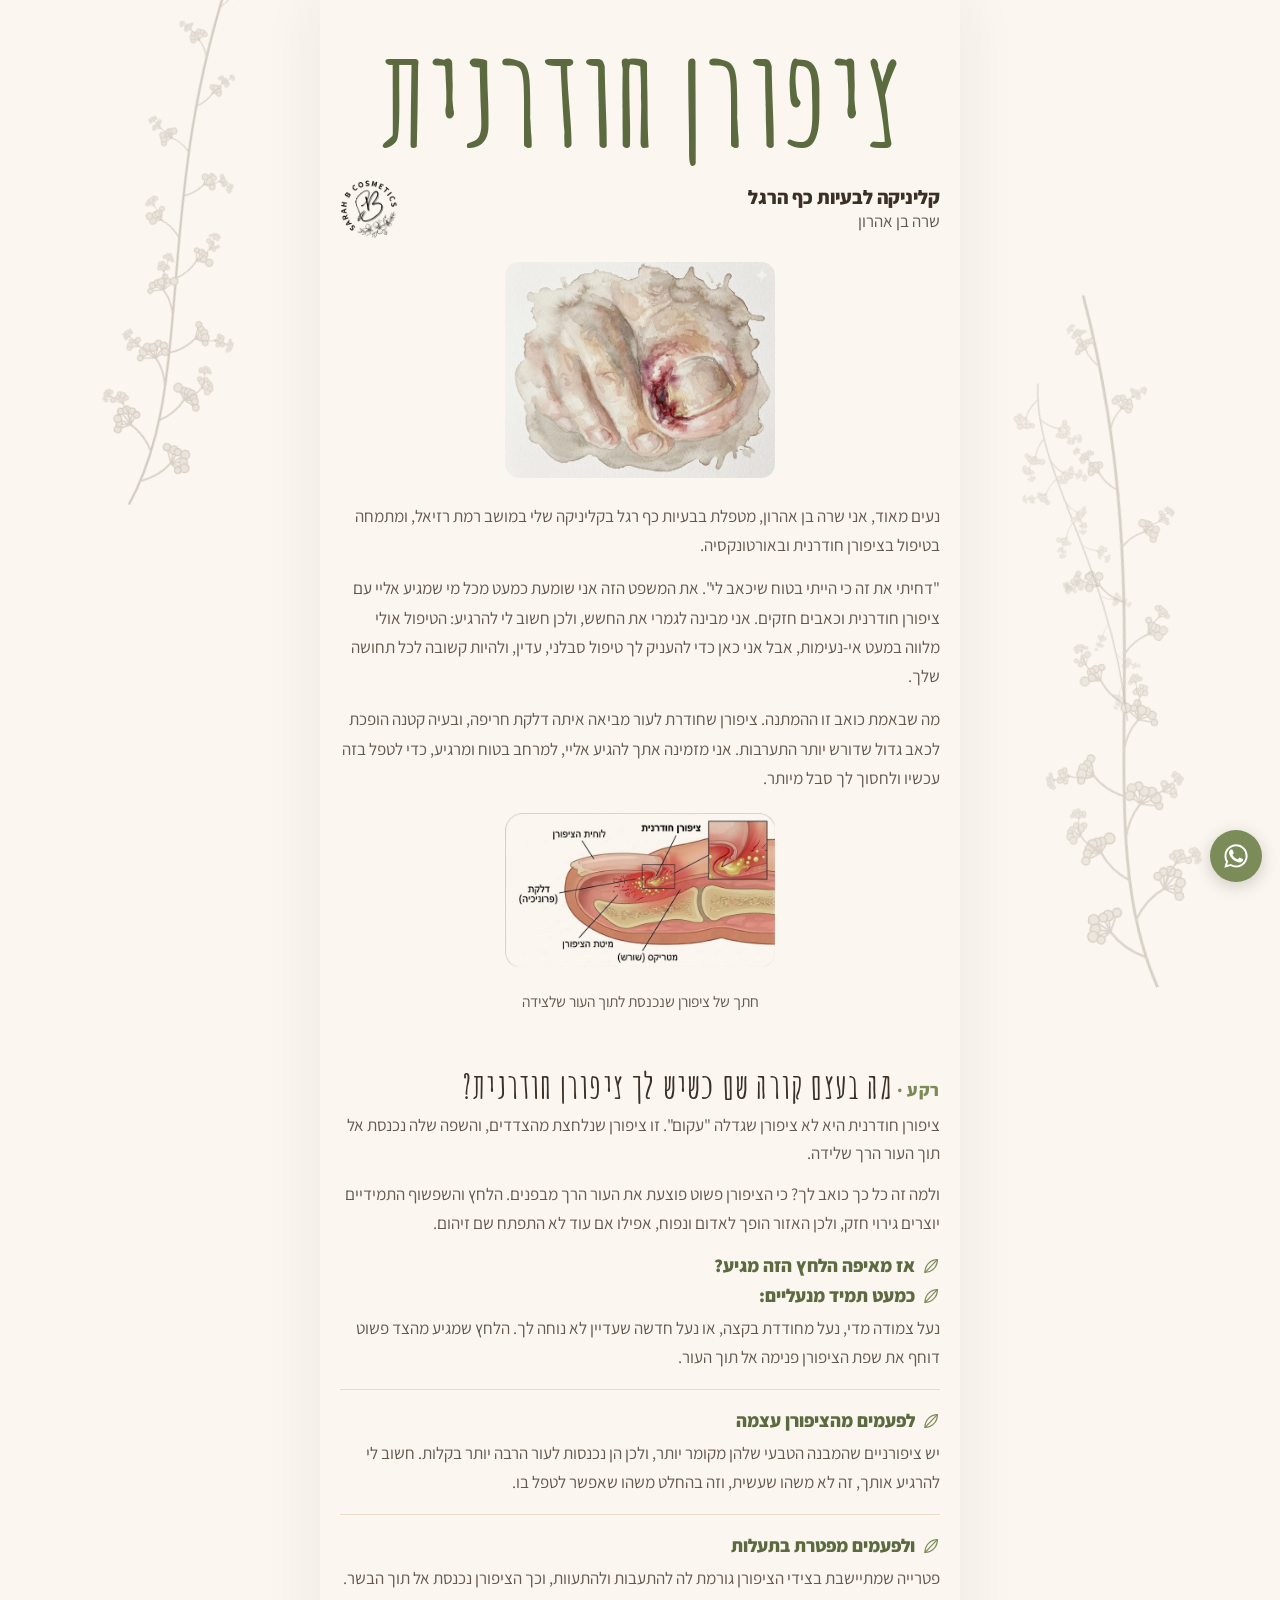
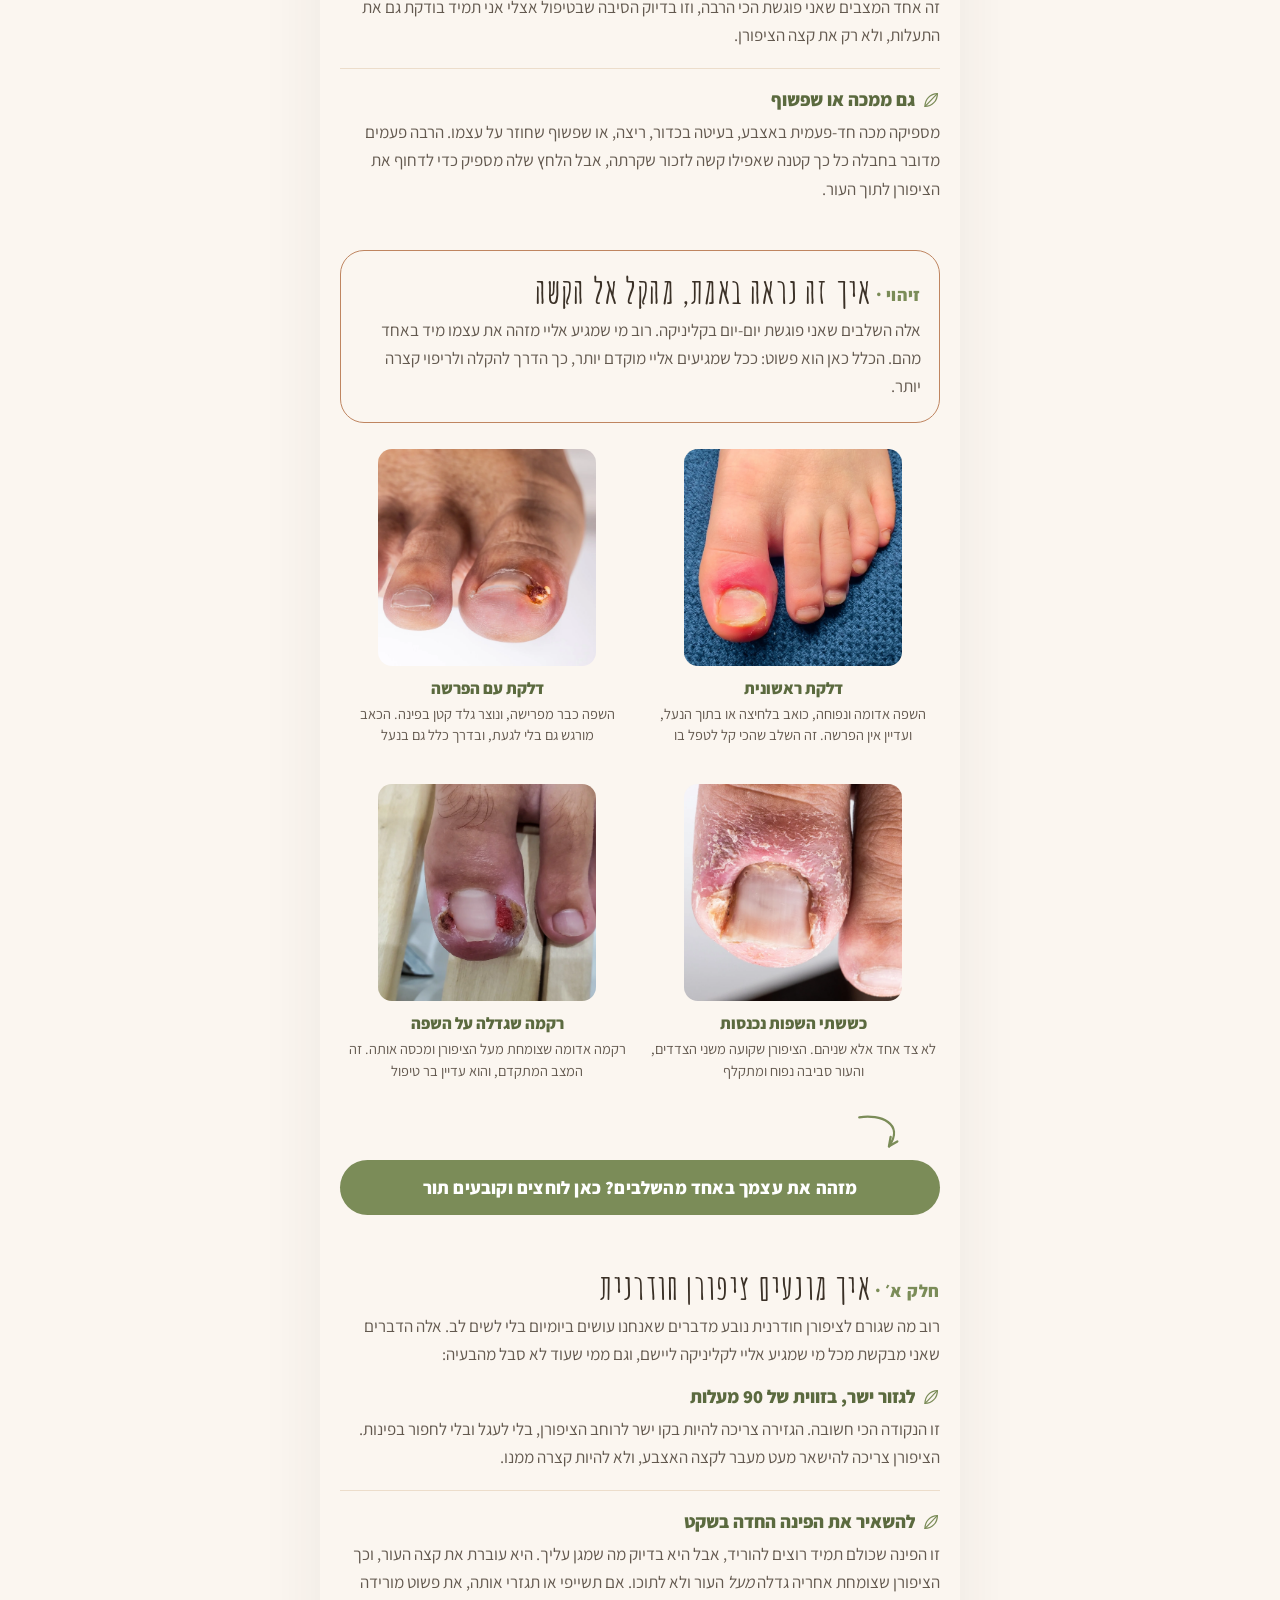
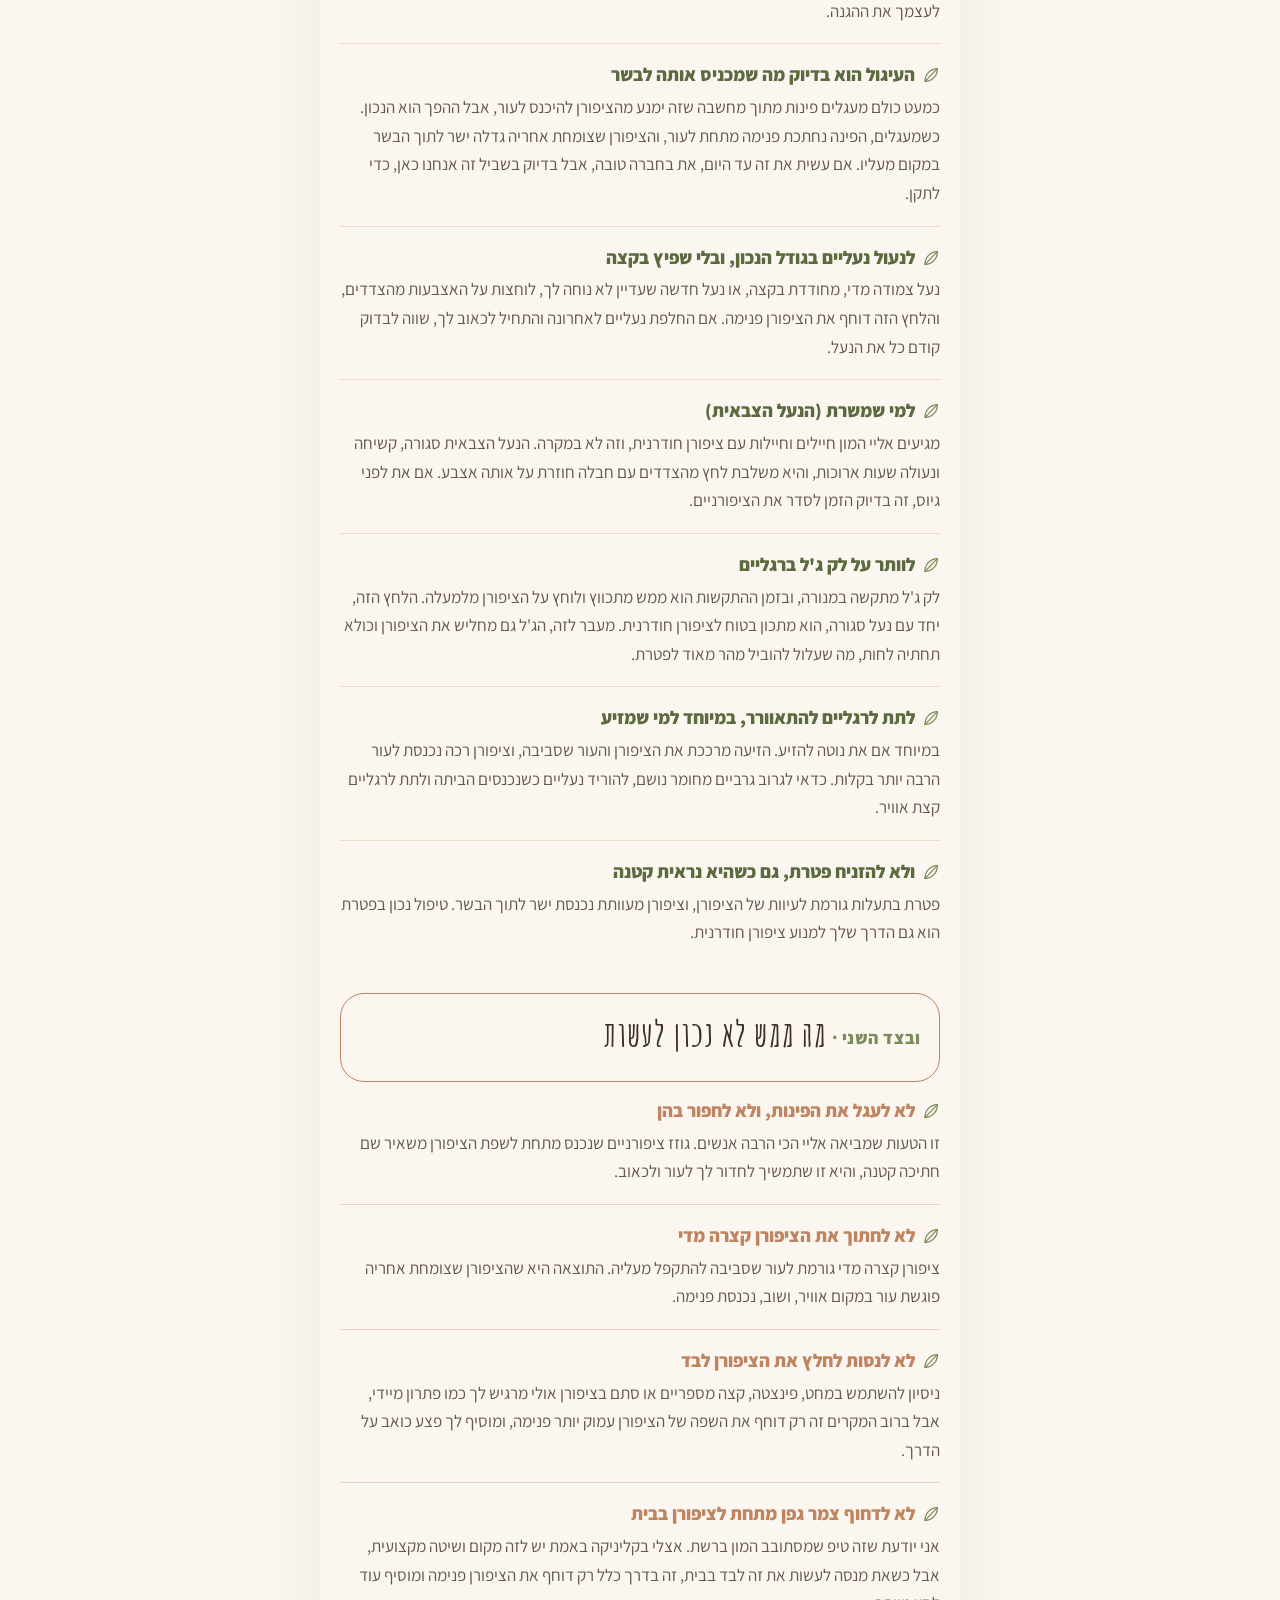
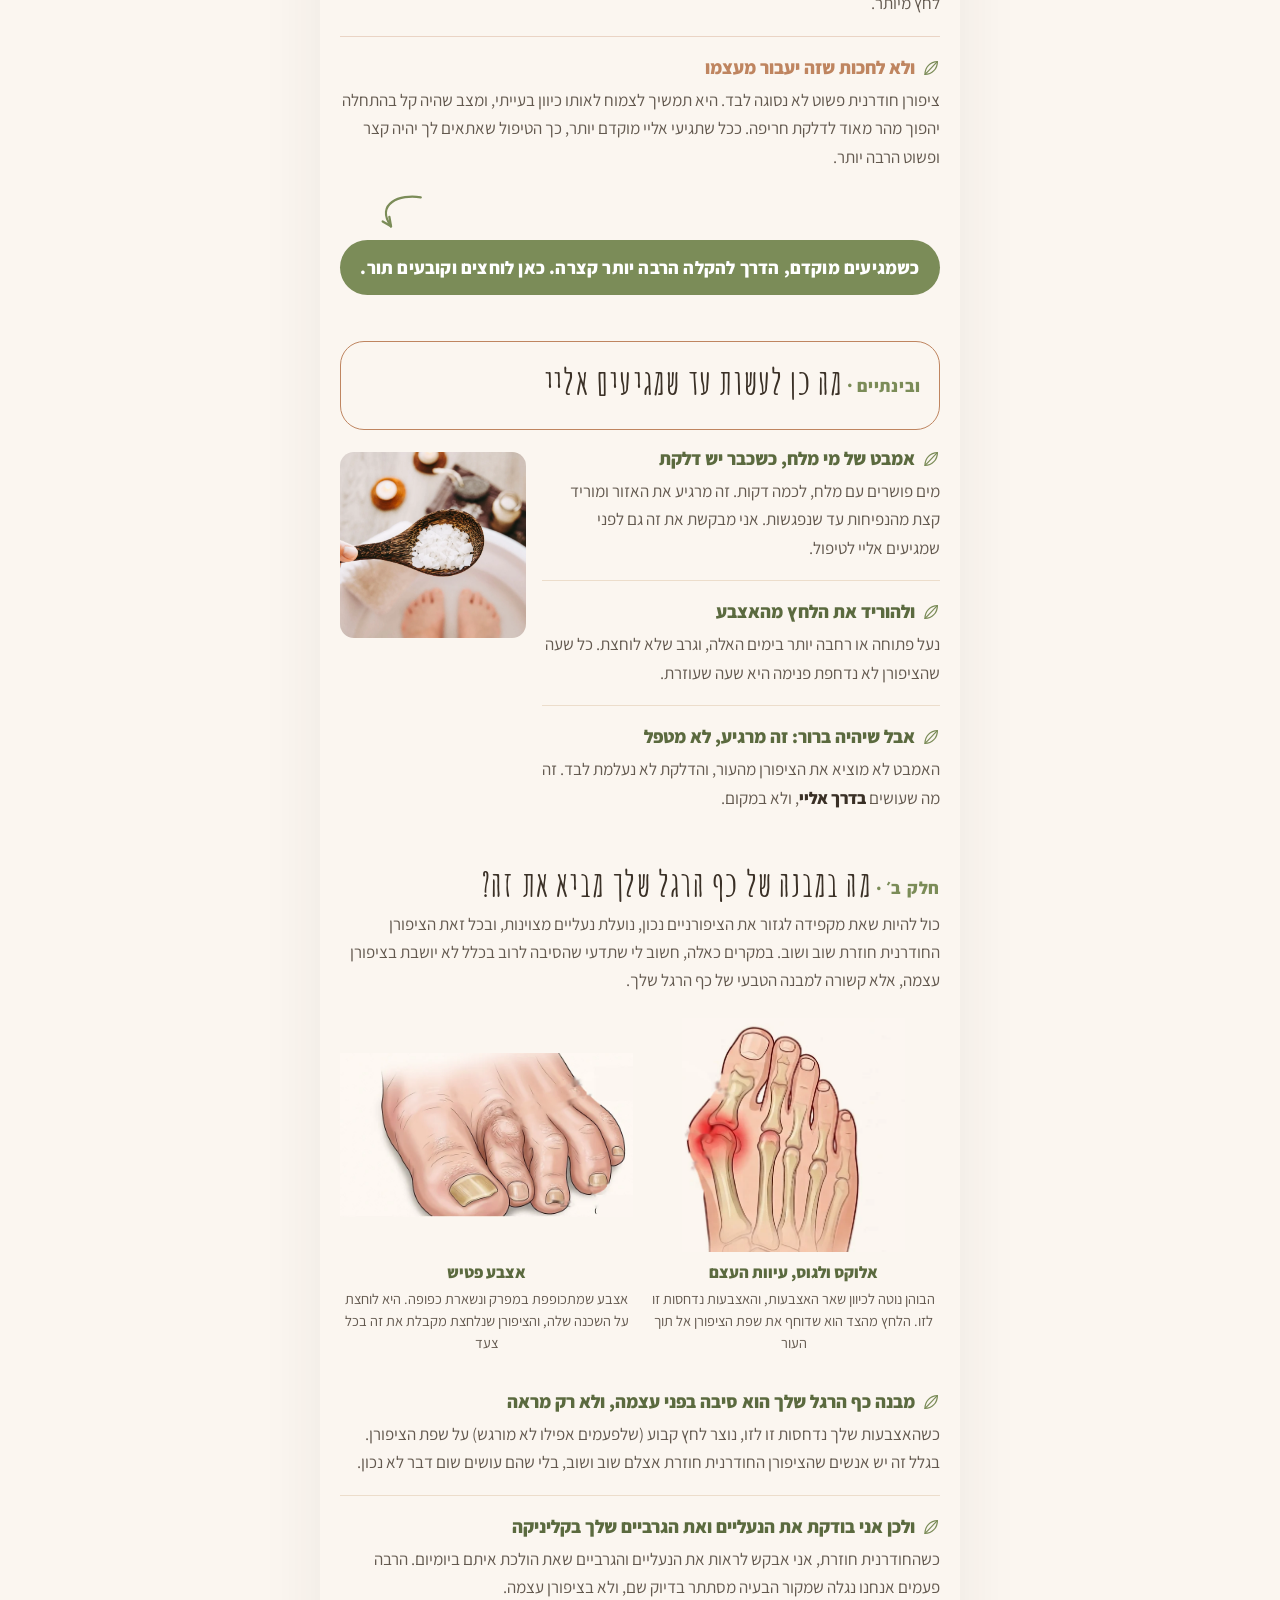
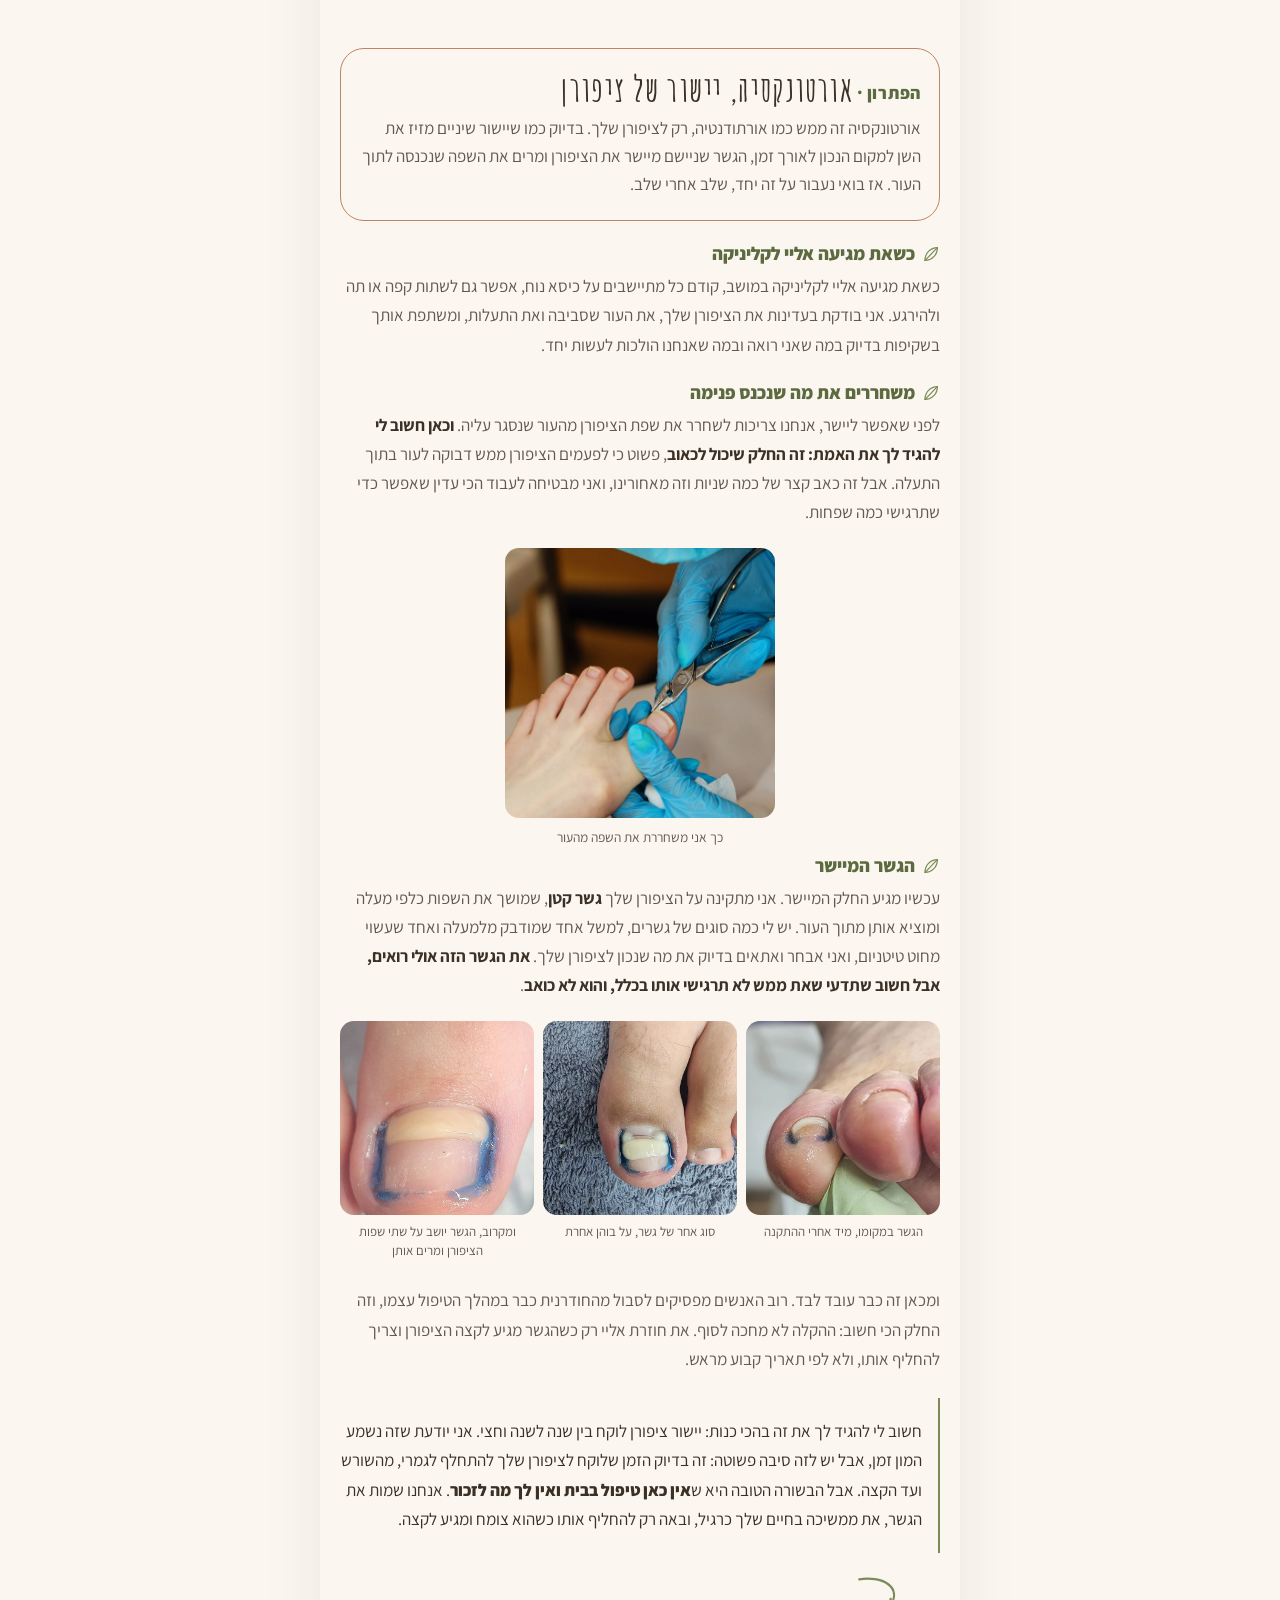
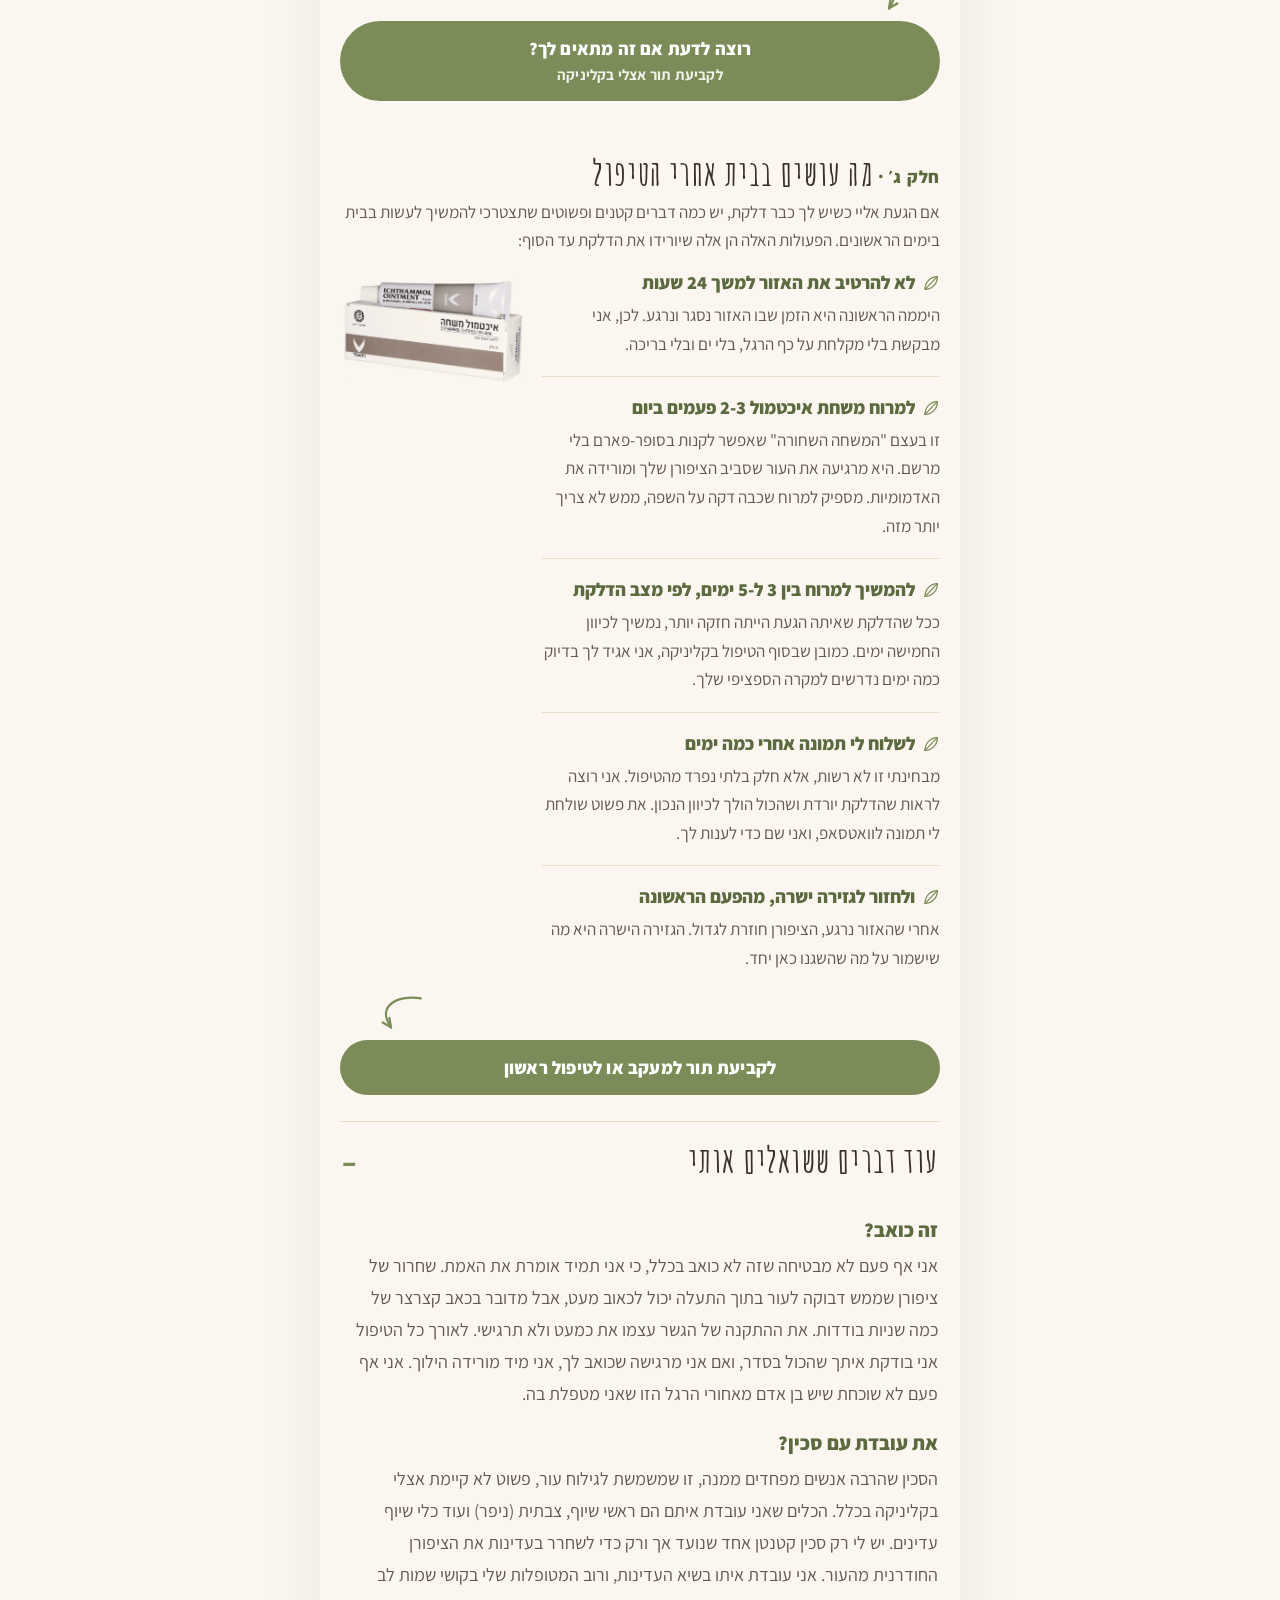
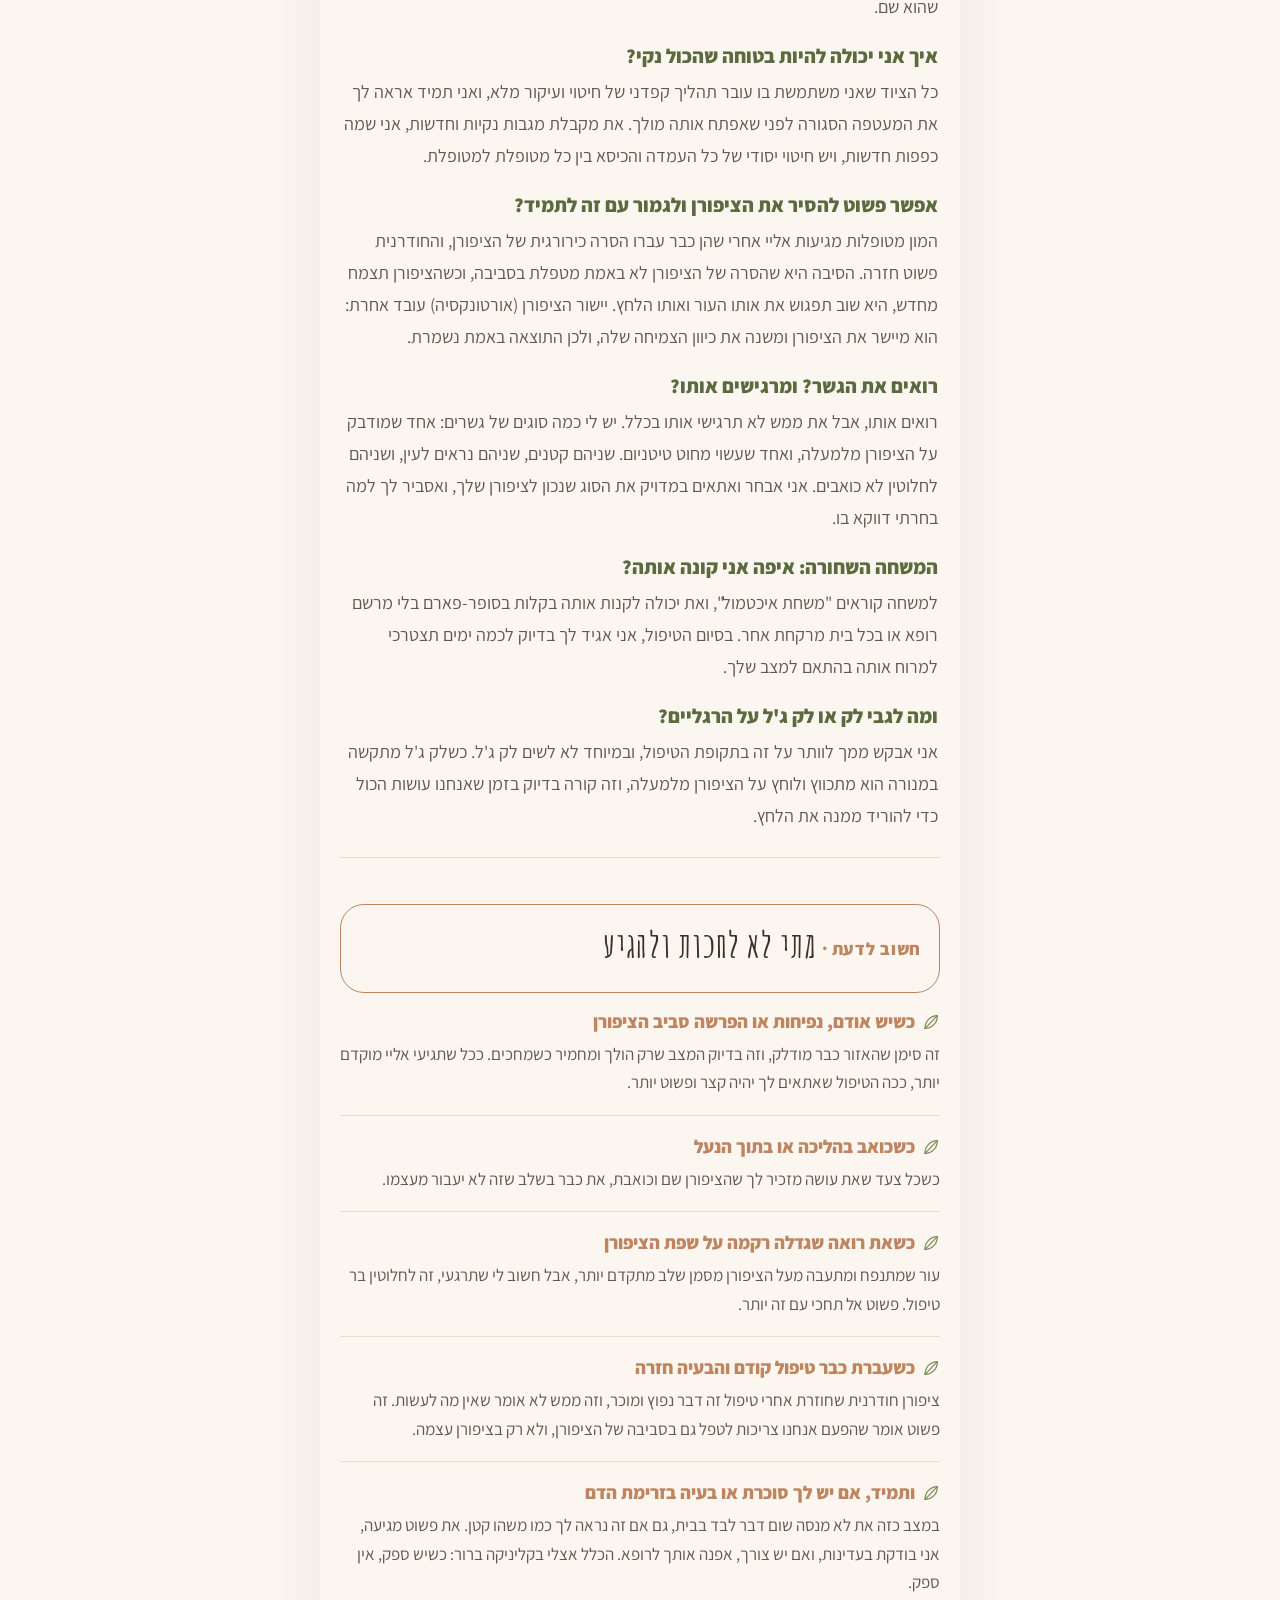
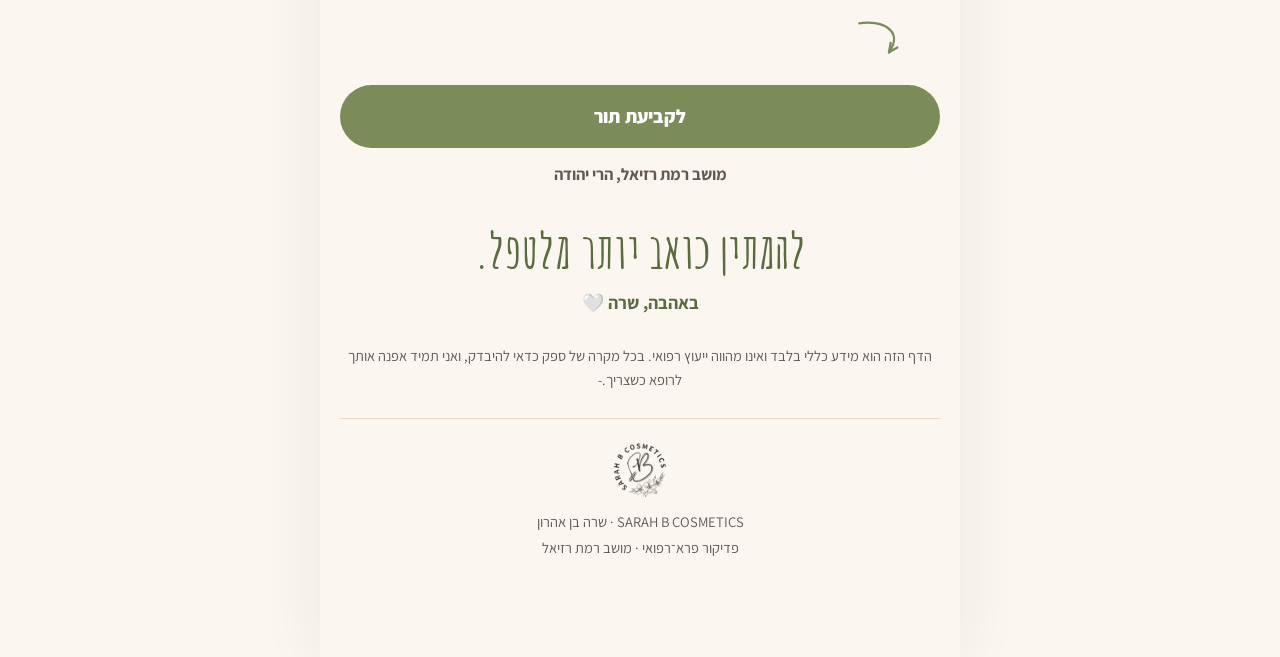
==== commit e11f46e2: "תיקון 15 המקפים הארוכים בחוברת החודרנית" ====
--- a/ingrown/index.html
+++ b/ingrown/index.html
@@ -33,7 +33,7 @@
   <p class="say">נעים מאוד, אני שרה בן אהרון, מטפלת בבעיות כף רגל בקליניקה שלי במושב רמת רזיאל, ומתמחה בטיפול בציפורן חודרנית ובאורטונקסיה.</p>
   <p class="say">"דחיתי את זה כי הייתי בטוח שיכאב לי".
 את המשפט הזה אני שומעת כמעט מכל מי שמגיע אליי עם ציפורן חודרנית וכאבים חזקים. אני מבינה לגמרי את החשש, ולכן חשוב לי להרגיע: הטיפול אולי מלווה במעט אי-נעימות, אבל אני כאן כדי להעניק לך טיפול סבלני, עדין, ולהיות קשובה לכל תחושה שלך.</p>
-  <p class="say">מה שבאמת כואב – זו ההמתנה. ציפורן שחודרת לעור מביאה איתה דלקת חריפה, ובעיה קטנה הופכת לכאב גדול שדורש יותר התערבות. אני מזמינה אתך להגיע אליי, למרחב בטוח ומרגיע, כדי לטפל בזה עכשיו ולחסוך לך סבל מיותר.</p>
+  <p class="say">מה שבאמת כואב זו ההמתנה. ציפורן שחודרת לעור מביאה איתה דלקת חריפה, ובעיה קטנה הופכת לכאב גדול שדורש יותר התערבות. אני מזמינה אתך להגיע אליי, למרחב בטוח ומרגיע, כדי לטפל בזה עכשיו ולחסוך לך סבל מיותר.</p>
 </header>
 
 <main class="wrap">
@@ -52,7 +52,7 @@
 
   <ul class="tips leaf">
     <li><b>אז מאיפה הלחץ הזה מגיע?</b><span><b>כמעט תמיד מנעליים:</b> נעל צמודה מדי, נעל מחודדת בקצה, או נעל חדשה שעדיין לא נוחה לך</span><span>. הלחץ שמגיע מהצד פשוט דוחף את שפת הציפורן פנימה אל תוך העור</span><span>.</span></li>
-    <li><b>לפעמים מהציפורן עצמה</b><span>יש ציפורניים שהמבנה הטבעי שלהן מקומר יותר, ולכן הן נכנסות לעור הרבה יותר בקלות</span><span>. חשוב לי להרגיע אותך – זה לא משהו שעשית, וזה בהחלט משהו שאפשר לטפל בו</span><span>.</span></li>
+    <li><b>לפעמים מהציפורן עצמה</b><span>יש ציפורניים שהמבנה הטבעי שלהן מקומר יותר, ולכן הן נכנסות לעור הרבה יותר בקלות</span><span>. חשוב לי להרגיע אותך, זה לא משהו שעשית, וזה בהחלט משהו שאפשר לטפל בו</span><span>.</span></li>
     <li><b>ולפעמים מפטרת בתעלות</b><span>פטרייה שמתיישבת בצידי הציפורן גורמת לה להתעבות ולהתעוות, וכך הציפורן נכנסת אל תוך הבשר</span><span>. זה אחד המצבים שאני פוגשת הכי הרבה, וזו בדיוק הסיבה שבטיפול אצלי אני תמיד בודקת גם את התעלות, ולא רק את קצה הציפורן</span><span>.</span></li>
     <li><b>גם ממכה או שפשוף</b>מספיקה מכה חד-פעמית באצבע, בעיטה בכדור, ריצה, או שפשוף שחוזר על עצמו. הרבה פעמים מדובר בחבלה כל כך קטנה שאפילו קשה לזכור שקרתה, אבל הלחץ שלה מספיק כדי לדחוף את הציפורן לתוך העור.</li>
   </ul>
@@ -108,9 +108,9 @@
   <ul class="tips leaf">
     <li><b>לגזור ישר, בזווית של 90 מעלות</b><span>זו הנקודה הכי חשובה</span><span>. הגזירה צריכה להיות בקו ישר לרוחב הציפורן, בלי לעגל ובלי לחפור בפינות</span><span>. הציפורן צריכה להישאר מעט מעבר לקצה האצבע, ולא להיות קצרה ממנו</span><span>.</span></li>
     <li><b>להשאיר את הפינה החדה בשקט</b><span>זו הפינה שכולם תמיד רוצים להוריד, אבל היא בדיוק מה שמגן עליך</span><span>. היא עוברת את קצה העור, וכך הציפורן שצומחת אחריה גדלה <i>מעל</i> העור ולא לתוכו</span><span>. אם תשייפי או תגזרי אותה, את פשוט מורידה לעצמך את ההגנה</span><span>.</span></li>
-    <li><b><span>העיגול הוא בדיוק מה שמכניס אותה לבשר</span></b><span>כמעט כולם מעגלים פינות מתוך מחשבה שזה ימנע מהציפורן להיכנס לעור, אבל ההפך הוא הנכון</span><span>. כשמעגלים, הפינה נחתכת פנימה מתחת לעור, והציפורן שצומחת אחריה גדלה ישר לתוך הבשר במקום מעליו</span><span>. אם עשית את זה עד היום, את בחברה טובה, אבל בדיוק בשביל זה אנחנו כאן – כדי לתקן</span><span>.</span></li>
-    <li><b>לנעול נעליים בגודל הנכון, ובלי שפיץ בקצה</b><span>נעל צמודה מדי, מחודדת בקצה, או נעל חדשה שעדיין לא נוחה לך – לוחצות על האצבעות מהצדדים, והלחץ הזה דוחף את הציפורן פנימה</span><span>. אם החלפת נעליים לאחרונה והתחיל לכאוב לך, שווה לבדוק קודם כל את הנעל</span><span>.</span></li>
-    <li><b>למי שמשרת (הנעל הצבאית)</b><span>מגיעים אליי המון חיילים וחיילות עם ציפורן חודרנית, וזה לא במקרה</span><span>. הנעל הצבאית סגורה, קשיחה ונעולה שעות ארוכות, והיא משלבת לחץ מהצדדים עם חבלה חוזרת על אותה אצבע</span><span>. אם את לפני גיוס – זה בדיוק הזמן לסדר את הציפורניים</span><span>.</span></li>
+    <li><b><span>העיגול הוא בדיוק מה שמכניס אותה לבשר</span></b><span>כמעט כולם מעגלים פינות מתוך מחשבה שזה ימנע מהציפורן להיכנס לעור, אבל ההפך הוא הנכון</span><span>. כשמעגלים, הפינה נחתכת פנימה מתחת לעור, והציפורן שצומחת אחריה גדלה ישר לתוך הבשר במקום מעליו</span><span>. אם עשית את זה עד היום, את בחברה טובה, אבל בדיוק בשביל זה אנחנו כאן, כדי לתקן</span><span>.</span></li>
+    <li><b>לנעול נעליים בגודל הנכון, ובלי שפיץ בקצה</b><span>נעל צמודה מדי, מחודדת בקצה, או נעל חדשה שעדיין לא נוחה לך, לוחצות על האצבעות מהצדדים, והלחץ הזה דוחף את הציפורן פנימה</span><span>. אם החלפת נעליים לאחרונה והתחיל לכאוב לך, שווה לבדוק קודם כל את הנעל</span><span>.</span></li>
+    <li><b>למי שמשרת (הנעל הצבאית)</b><span>מגיעים אליי המון חיילים וחיילות עם ציפורן חודרנית, וזה לא במקרה</span><span>. הנעל הצבאית סגורה, קשיחה ונעולה שעות ארוכות, והיא משלבת לחץ מהצדדים עם חבלה חוזרת על אותה אצבע</span><span>. אם את לפני גיוס, זה בדיוק הזמן לסדר את הציפורניים</span><span>.</span></li>
     <li><b>לוותר על לק ג'ל ברגליים</b><span>לק ג'ל מתקשה במנורה, ובזמן ההתקשות הוא ממש מתכווץ ולוחץ על הציפורן מלמעלה</span><span>. הלחץ הזה, יחד עם נעל סגורה, הוא מתכון בטוח לציפורן חודרנית</span><span>. מעבר לזה, הג'ל גם מחליש את הציפורן וכולא תחתיה לחות, מה שעלול להוביל מהר מאוד לפטרת</span><span>.</span></li>
     <li><b>לתת לרגליים להתאוורר, במיוחד למי שמזיע</b><span>במיוחד אם את נוטה להזיע</span><span>. הזיעה מרככת את הציפורן והעור שסביבה, וציפורן רכה נכנסת לעור הרבה יותר בקלות</span><span>. כדאי לגרוב גרביים מחומר נושם, להוריד נעליים כשנכנסים הביתה ולתת לרגליים קצת אוויר</span><span>.</span></li>
     <li><b>ולא להזניח פטרת, גם כשהיא נראית קטנה</b><span>פטרת בתעלות גורמת לעיוות של הציפורן, וציפורן מעוותת נכנסת ישר לתוך הבשר</span><span>. טיפול נכון בפטרת הוא גם הדרך שלך למנוע ציפורן חודרנית</span><span>.</span></li>
@@ -122,7 +122,7 @@
 
   <ul class="tips dont leaf">
     <li><b>לא לעגל את הפינות, ולא לחפור בהן</b><span>זו הטעות שמביאה אליי הכי הרבה אנשים</span><span>. גוזז ציפורניים שנכנס מתחת לשפת הציפורן משאיר שם חתיכה קטנה, והיא זו שתמשיך לחדור לך לעור ולכאוב</span><span>.</span></li>
-    <li><b>לא לחתוך את הציפורן קצרה מדי</b><span>ציפורן קצרה מדי גורמת לעור שסביבה להתקפל מעליה</span><span>. התוצאה היא שהציפורן שצומחת אחריה פוגשת עור במקום אוויר, ושוב – נכנסת פנימה</span><span>.</span></li>
+    <li><b>לא לחתוך את הציפורן קצרה מדי</b><span>ציפורן קצרה מדי גורמת לעור שסביבה להתקפל מעליה</span><span>. התוצאה היא שהציפורן שצומחת אחריה פוגשת עור במקום אוויר, ושוב, נכנסת פנימה</span><span>.</span></li>
     <li><b>לא לנסות לחלץ את הציפורן לבד</b><span>ניסיון להשתמש במחט, פינצטה, קצה מספריים או סתם בציפורן אולי מרגיש לך כמו פתרון מיידי, אבל ברוב המקרים זה רק דוחף את השפה של הציפורן עמוק יותר פנימה, ומוסיף לך פצע כואב על הדרך</span><span>.</span></li>
     <li><b>לא לדחוף צמר גפן מתחת לציפורן בבית</b><span>אני יודעת שזה טיפ שמסתובב המון ברשת</span><span>. אצלי בקליניקה באמת יש לזה מקום ושיטה מקצועית, אבל כשאת מנסה לעשות את זה לבד בבית, זה בדרך כלל רק דוחף את הציפורן פנימה ומוסיף עוד לחץ מיותר</span><span>.</span></li>
     <li><b>ולא לחכות שזה יעבור מעצמו</b><span>ציפורן חודרנית פשוט לא נסוגה לבד</span><span>. היא תמשיך לצמוח לאותו כיוון בעייתי, ומצב שהיה קל בהתחלה יהפוך מהר מאוד לדלקת חריפה</span><span>. ככל שתגיעי אליי מוקדם יותר, כך הטיפול שאתאים לך יהיה קצר ופשוט הרבה יותר</span><span>.</span></li>
@@ -196,7 +196,7 @@
     </figure>
 
     <span class="step">הגשר המיישר</span>
-    <p><span>עכשיו מגיע החלק המיישר. אני מתקינה על הציפורן שלך <b>גשר קטן</b>, שמושך את השפות כלפי מעלה ומוציא אותן מתוך העור</span><span>. יש לי כמה סוגים של גשרים – למשל אחד שמודבק מלמעלה ואחד שעשוי מחוט טיטניום – ואני אבחר ואתאים בדיוק את מה שנכון לציפורן שלך</span><span>. <b>את הגשר הזה אולי רואים, אבל חשוב שתדעי שאת ממש לא תרגישי אותו בכלל, והוא לא כואב</b></span><span>.</span></p>
+    <p><span>עכשיו מגיע החלק המיישר. אני מתקינה על הציפורן שלך <b>גשר קטן</b>, שמושך את השפות כלפי מעלה ומוציא אותן מתוך העור</span><span>. יש לי כמה סוגים של גשרים, למשל אחד שמודבק מלמעלה ואחד שעשוי מחוט טיטניום, ואני אבחר ואתאים בדיוק את מה שנכון לציפורן שלך</span><span>. <b>את הגשר הזה אולי רואים, אבל חשוב שתדעי שאת ממש לא תרגישי אותו בכלל, והוא לא כואב</b></span><span>.</span></p>
 
     <div class="shots">
       <figure class="shot">
@@ -212,11 +212,11 @@
         <figcaption>ומקרוב, הגשר יושב על שתי שפות הציפורן ומרים אותן</figcaption>
       </figure>
     </div>
-    <p><span>ומכאן זה כבר עובד לבד</span><span>. רוב האנשים מפסיקים לסבול מהחודרנית כבר במהלך הטיפול עצמו, וזה החלק הכי חשוב – ההקלה לא מחכה לסוף</span><span>. את חוזרת אליי רק כשהגשר מגיע לקצה הציפורן וצריך להחליף אותו, ולא לפי תאריך קבוע מראש</span><span>.</span></p>
+    <p><span>ומכאן זה כבר עובד לבד</span><span>. רוב האנשים מפסיקים לסבול מהחודרנית כבר במהלך הטיפול עצמו, וזה החלק הכי חשוב: ההקלה לא מחכה לסוף</span><span>. את חוזרת אליי רק כשהגשר מגיע לקצה הציפורן וצריך להחליף אותו, ולא לפי תאריך קבוע מראש</span><span>.</span></p>
   </div>
 
   <div class="honest">
-    <p><span>חשוב לי להגיד לך את זה בהכי כנות: יישור ציפורן לוקח בין שנה לשנה וחצי</span><span>. אני יודעת שזה נשמע המון זמן, אבל יש לזה סיבה פשוטה – זה בדיוק הזמן שלוקח לציפורן שלך להתחלף לגמרי, מהשורש ועד הקצה</span><span>. אבל הבשורה הטובה היא ש<b>אין כאן טיפול בבית ואין לך מה לזכור</b></span><span>. אנחנו שמות את הגשר, את ממשיכה בחיים שלך כרגיל, ובאה רק להחליף אותו כשהוא צומח ומגיע לקצה</span><span>.</span></p>
+    <p><span>חשוב לי להגיד לך את זה בהכי כנות: יישור ציפורן לוקח בין שנה לשנה וחצי</span><span>. אני יודעת שזה נשמע המון זמן, אבל יש לזה סיבה פשוטה: זה בדיוק הזמן שלוקח לציפורן שלך להתחלף לגמרי, מהשורש ועד הקצה</span><span>. אבל הבשורה הטובה היא ש<b>אין כאן טיפול בבית ואין לך מה לזכור</b></span><span>. אנחנו שמות את הגשר, את ממשיכה בחיים שלך כרגיל, ובאה רק להחליף אותו כשהוא צומח ומגיע לקצה</span><span>.</span></p>
   </div>
 
   <div class="point" aria-hidden="true">
@@ -261,16 +261,16 @@
     <summary>עוד דברים ששואלים אותי</summary>
     <div class="in">
       <h3>זה כואב?</h3>
-      <p><span>אני אף פעם לא מבטיחה שזה לא כואב בכלל, כי אני תמיד אומרת את האמת</span><span>. שחרור של ציפורן שממש דבוקה לעור בתוך התעלה יכול לכאוב מעט, אבל מדובר בכאב קצרצר של כמה שניות בודדות</span><span>. את ההתקנה של הגשר עצמו את כמעט ולא תרגישי</span><span>. לאורך כל הטיפול אני בודקת איתך שהכול בסדר, ואם אני מרגישה שכואב לך – אני מיד מורידה הילוך</span><span>. אני אף פעם לא שוכחת שיש בן אדם מאחורי הרגל הזו שאני מטפלת בה</span><span>.</span></p>
+      <p><span>אני אף פעם לא מבטיחה שזה לא כואב בכלל, כי אני תמיד אומרת את האמת</span><span>. שחרור של ציפורן שממש דבוקה לעור בתוך התעלה יכול לכאוב מעט, אבל מדובר בכאב קצרצר של כמה שניות בודדות</span><span>. את ההתקנה של הגשר עצמו את כמעט ולא תרגישי</span><span>. לאורך כל הטיפול אני בודקת איתך שהכול בסדר, ואם אני מרגישה שכואב לך, אני מיד מורידה הילוך</span><span>. אני אף פעם לא שוכחת שיש בן אדם מאחורי הרגל הזו שאני מטפלת בה</span><span>.</span></p>
       <h3>את עובדת עם סכין?</h3>
-      <p><span>הסכין שהרבה אנשים מפחדים ממנה, זו שמשמשת לגילוח עור – פשוט לא קיימת אצלי בקליניקה בכלל</span><span>. הכלים שאני עובדת איתם הם ראשי שיוף, צבתית (ניפר) ועוד כלי שיוף עדינים</span><span>. יש לי רק סכין קטנטן אחד שנועד אך ורק כדי לשחרר בעדינות את הציפורן החודרנית מהעור</span><span>. אני עובדת איתו בשיא העדינות, ורוב המטופלות שלי בקושי שמות לב שהוא שם</span><span>.</span></p>
+      <p><span>הסכין שהרבה אנשים מפחדים ממנה, זו שמשמשת לגילוח עור, פשוט לא קיימת אצלי בקליניקה בכלל</span><span>. הכלים שאני עובדת איתם הם ראשי שיוף, צבתית (ניפר) ועוד כלי שיוף עדינים</span><span>. יש לי רק סכין קטנטן אחד שנועד אך ורק כדי לשחרר בעדינות את הציפורן החודרנית מהעור</span><span>. אני עובדת איתו בשיא העדינות, ורוב המטופלות שלי בקושי שמות לב שהוא שם</span><span>.</span></p>
       <h3>איך אני יכולה להיות בטוחה שהכול נקי?</h3>
       <p><span>כל הציוד שאני משתמשת בו עובר תהליך קפדני של חיטוי ועיקור מלא, ואני תמיד אראה לך את המעטפה הסגורה לפני שאפתח אותה מולך</span><span>. את מקבלת מגבות נקיות וחדשות, אני שמה כפפות חדשות, ויש חיטוי יסודי של כל העמדה והכיסא בין כל מטופלת למטופלת</span><span>.</span></p>
       <h3>אפשר פשוט להסיר את הציפורן ולגמור עם זה לתמיד?</h3>
       <p><span>המון מטופלות מגיעות אליי אחרי שהן כבר עברו הסרה כירורגית של הציפורן, והחודרנית פשוט חזרה</span><span>. הסיבה היא שהסרה של הציפורן לא באמת מטפלת בסביבה, וכשהציפורן תצמח מחדש, היא שוב תפגוש את אותו העור ואותו הלחץ</span><span>. יישור הציפורן (אורטונקסיה) עובד אחרת: הוא מיישר את הציפורן ומשנה את כיוון הצמיחה שלה, ולכן התוצאה באמת נשמרת</span><span>.</span></p>
       <h3>רואים את הגשר? ומרגישים אותו?</h3>
       <p><span>רואים אותו, אבל את ממש לא תרגישי אותו בכלל</span><span>. יש לי כמה סוגים של גשרים: אחד שמודבק על הציפורן מלמעלה, ואחד שעשוי מחוט טיטניום</span><span>. שניהם קטנים, שניהם נראים לעין, ושניהם לחלוטין לא כואבים</span><span>. אני אבחר ואתאים במדויק את הסוג שנכון לציפורן שלך, ואסביר לך למה בחרתי דווקא בו</span><span>.</span></p>
-      <h3>המשחה השחורה – איפה אני קונה אותה?</h3>
+      <h3>המשחה השחורה: איפה אני קונה אותה?</h3>
       <p><span>למשחה קוראים "משחת איכטמול", ואת יכולה לקנות אותה בקלות בסופר-פארם בלי מרשם רופא או בכל בית מרקחת אחר</span><span>. בסיום הטיפול, אני אגיד לך בדיוק לכמה ימים תצטרכי למרוח אותה בהתאם למצב שלך</span><span>.</span></p>
       <h3>ומה לגבי לק או לק ג'ל על הרגליים?</h3>
       <p><span>אני אבקש ממך לוותר על זה בתקופת הטיפול, ובמיוחד לא לשים לק ג'ל</span><span>. כשלק ג'ל מתקשה במנורה הוא מתכווץ ולוחץ על הציפורן מלמעלה, וזה קורה בדיוק בזמן שאנחנו עושות הכול כדי להוריד ממנה את הלחץ</span><span>.</span></p>
@@ -285,9 +285,9 @@
   <ul class="tips warn leaf">
     <li><b>כשיש אודם, נפיחות או הפרשה סביב הציפורן</b><span>זה סימן שהאזור כבר מודלק, וזה בדיוק המצב שרק הולך ומחמיר כשמחכים</span><span>. ככל שתגיעי אליי מוקדם יותר, ככה הטיפול שאתאים לך יהיה קצר ופשוט יותר</span><span>.</span></li>
     <li><b>כשכואב בהליכה או בתוך הנעל</b><span>כשכל צעד שאת עושה מזכיר לך שהציפורן שם וכואבת, את כבר בשלב שזה לא יעבור מעצמו</span><span>.</span></li>
-    <li><b>כשאת רואה שגדלה רקמה על שפת הציפורן</b><span>עור שמתנפח ומתעבה מעל הציפורן מסמן שלב מתקדם יותר, אבל חשוב לי שתרגעי – זה לחלוטין בר טיפול</span><span>. פשוט אל תחכי עם זה יותר</span><span>.</span></li>
+    <li><b>כשאת רואה שגדלה רקמה על שפת הציפורן</b><span>עור שמתנפח ומתעבה מעל הציפורן מסמן שלב מתקדם יותר, אבל חשוב לי שתרגעי, זה לחלוטין בר טיפול</span><span>. פשוט אל תחכי עם זה יותר</span><span>.</span></li>
     <li><b>כשעברת כבר טיפול קודם והבעיה חזרה</b><span>ציפורן חודרנית שחוזרת אחרי טיפול זה דבר נפוץ ומוכר, וזה ממש לא אומר שאין מה לעשות</span><span>. זה פשוט אומר שהפעם אנחנו צריכות לטפל גם בסביבה של הציפורן, ולא רק בציפורן עצמה</span><span>.</span></li>
-    <li><b>ותמיד, אם יש לך סוכרת או בעיה בזרימת הדם</b><span>במצב כזה את לא מנסה שום דבר לבד בבית, גם אם זה נראה לך כמו משהו קטן</span><span>. את פשוט מגיעה, אני בודקת בעדינות, ואם יש צורך – אפנה אותך לרופא</span><span>. הכלל אצלי בקליניקה ברור: כשיש ספק, אין ספק</span><span>.</span></li>
+    <li><b>ותמיד, אם יש לך סוכרת או בעיה בזרימת הדם</b><span>במצב כזה את לא מנסה שום דבר לבד בבית, גם אם זה נראה לך כמו משהו קטן</span><span>. את פשוט מגיעה, אני בודקת בעדינות, ואם יש צורך, אפנה אותך לרופא</span><span>. הכלל אצלי בקליניקה ברור: כשיש ספק, אין ספק</span><span>.</span></li>
   </ul>
 
   <!-- ===== הסיום ===== -->
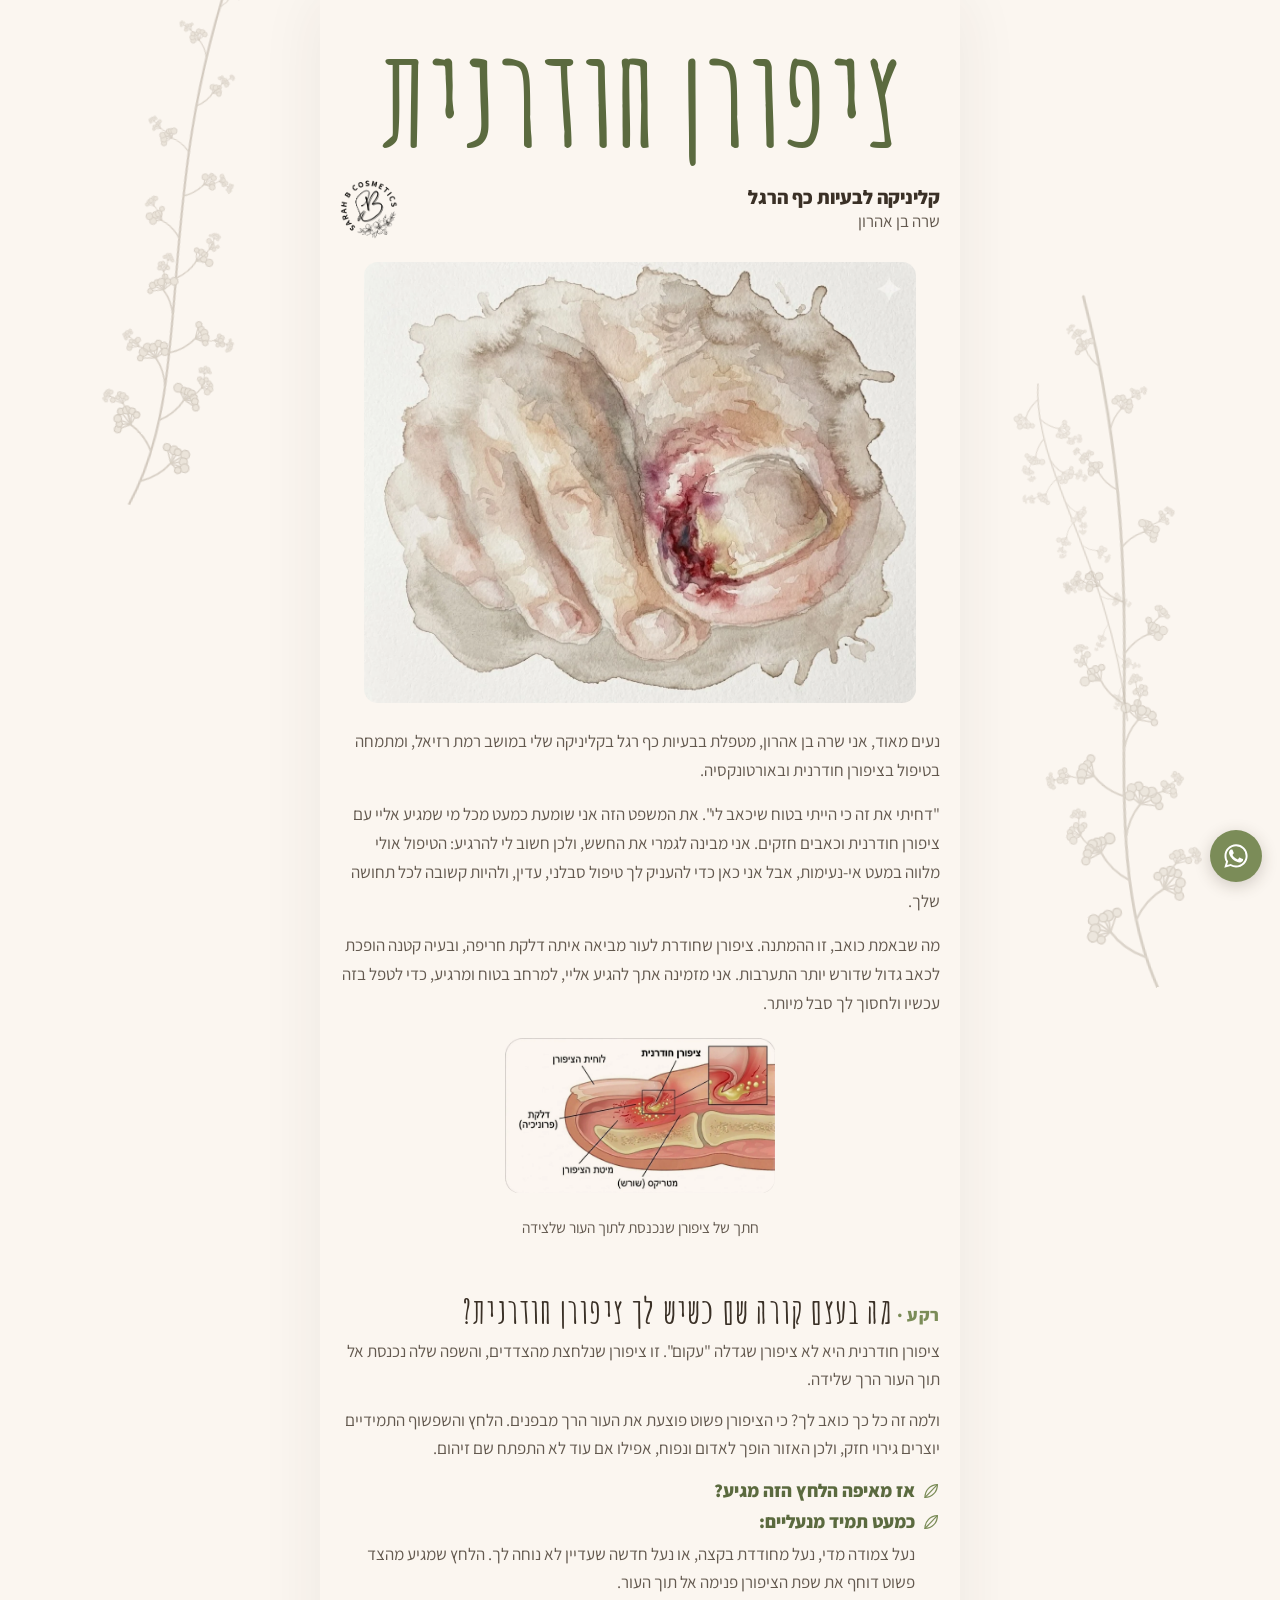
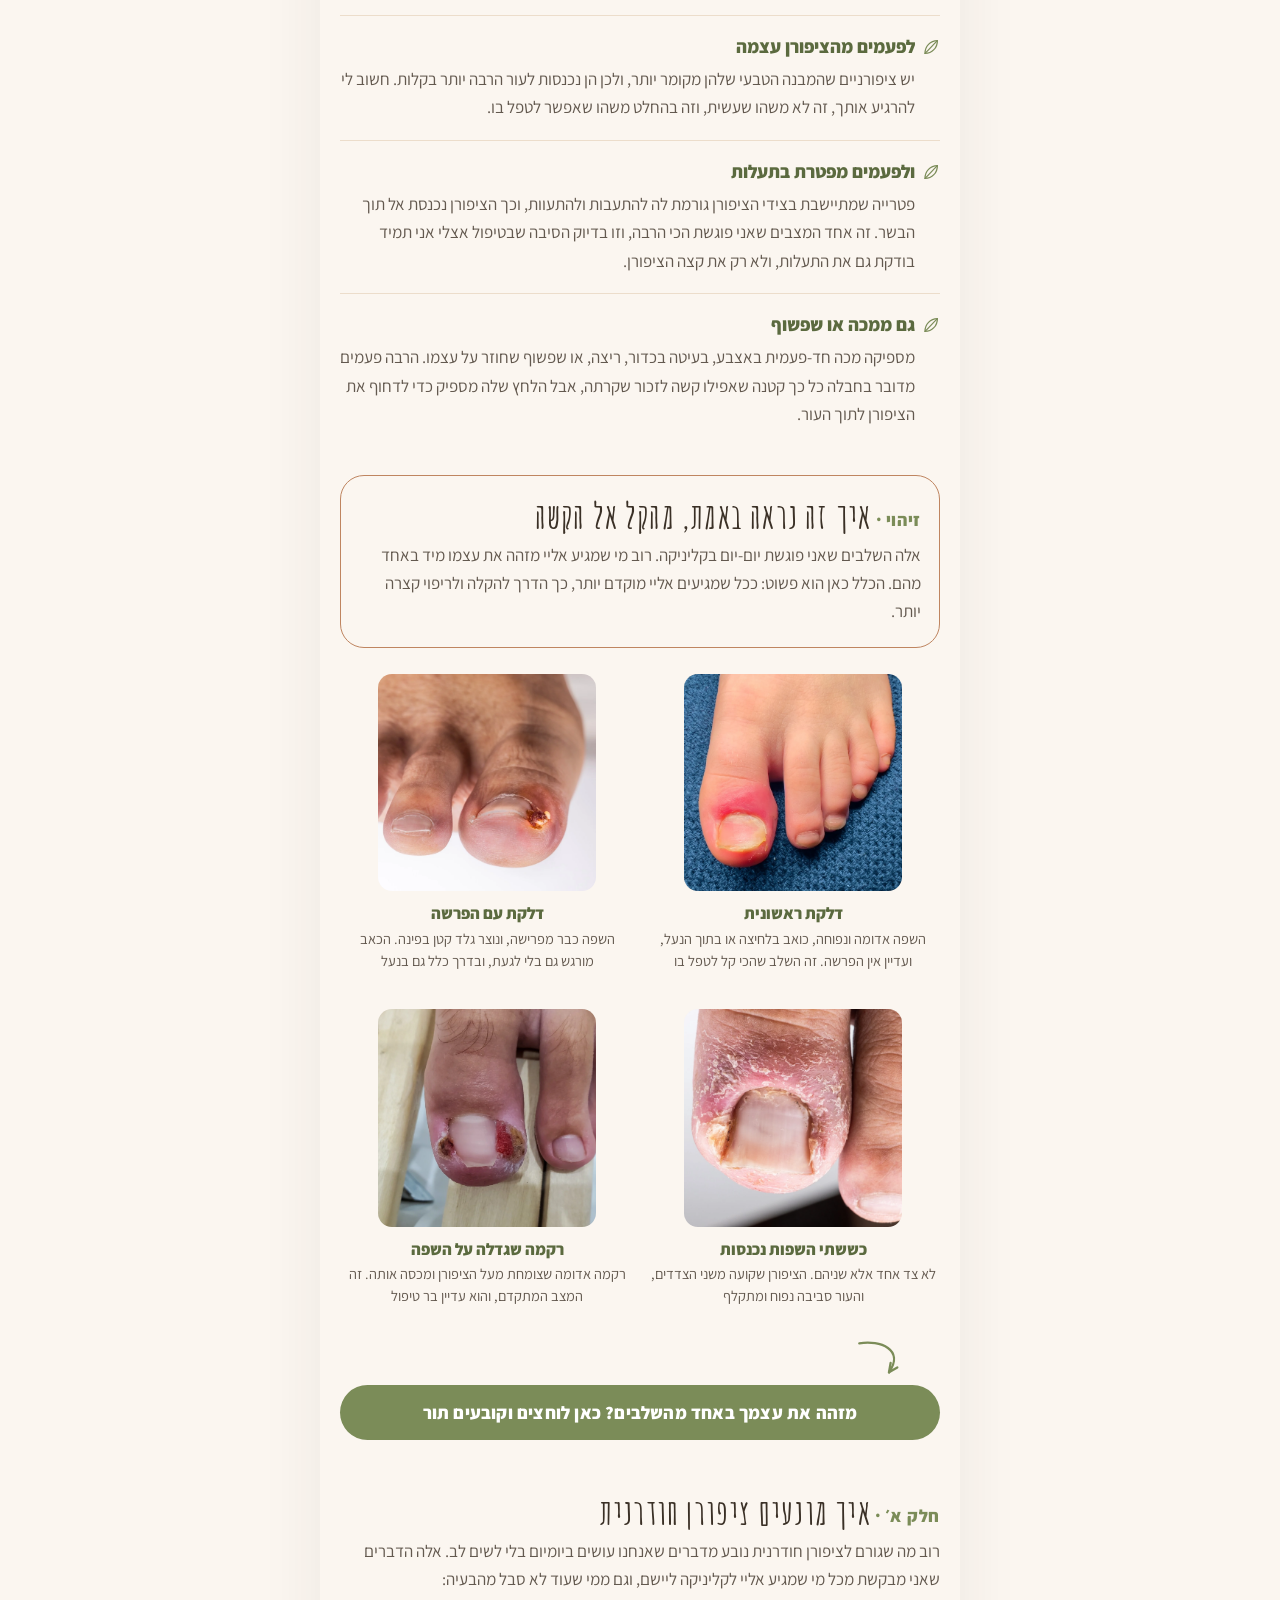
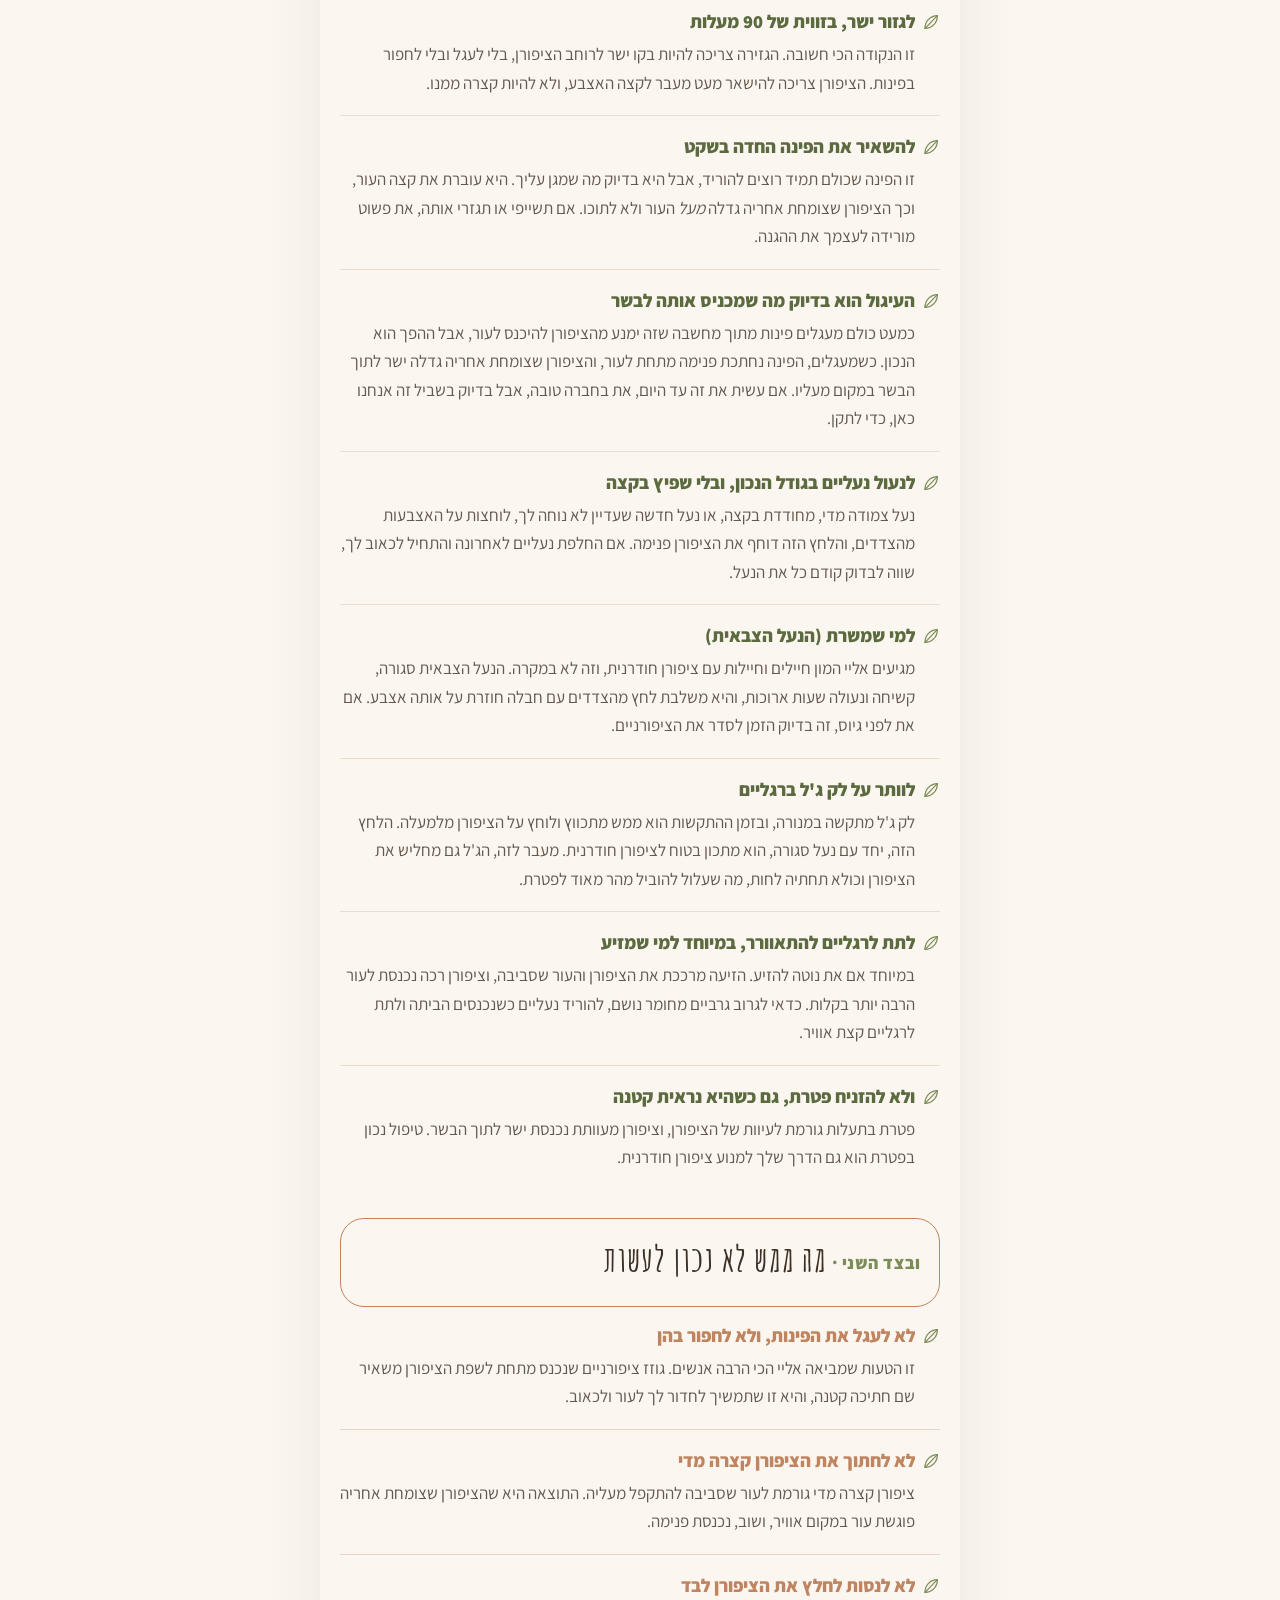
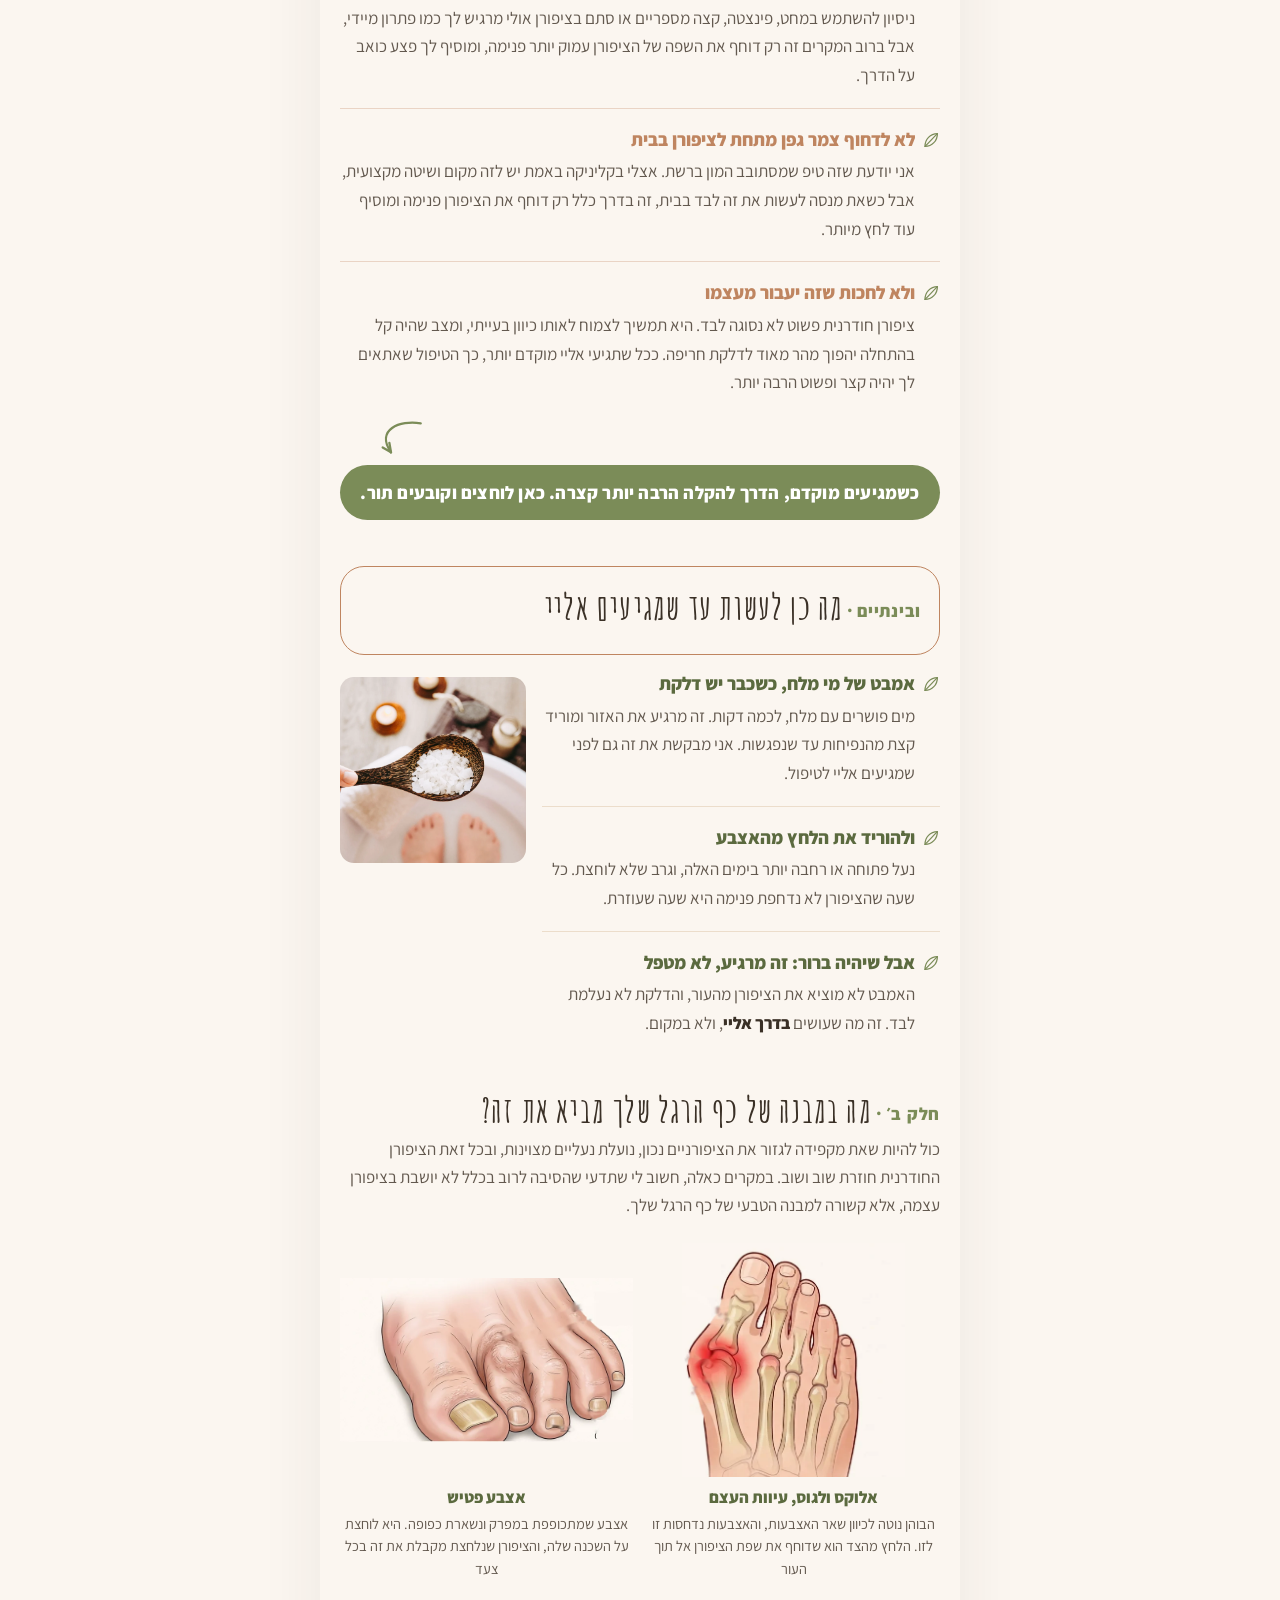
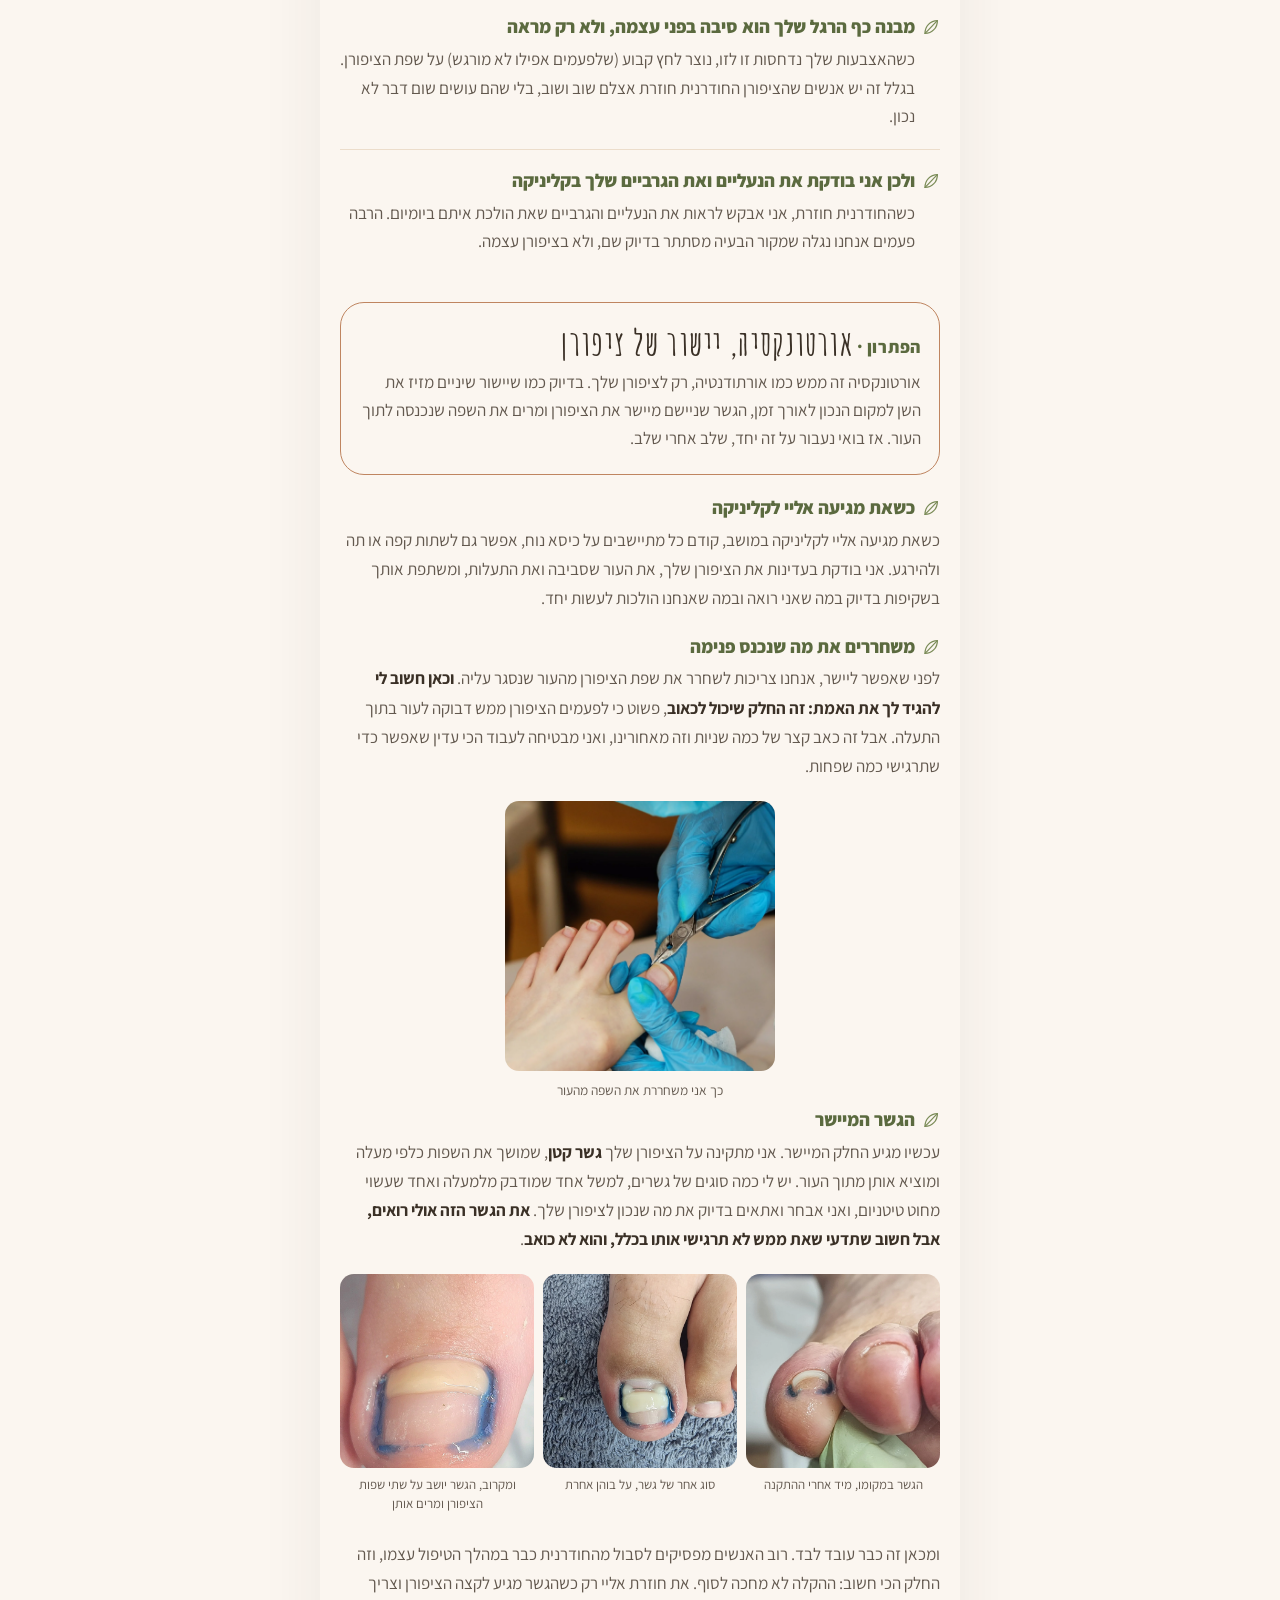
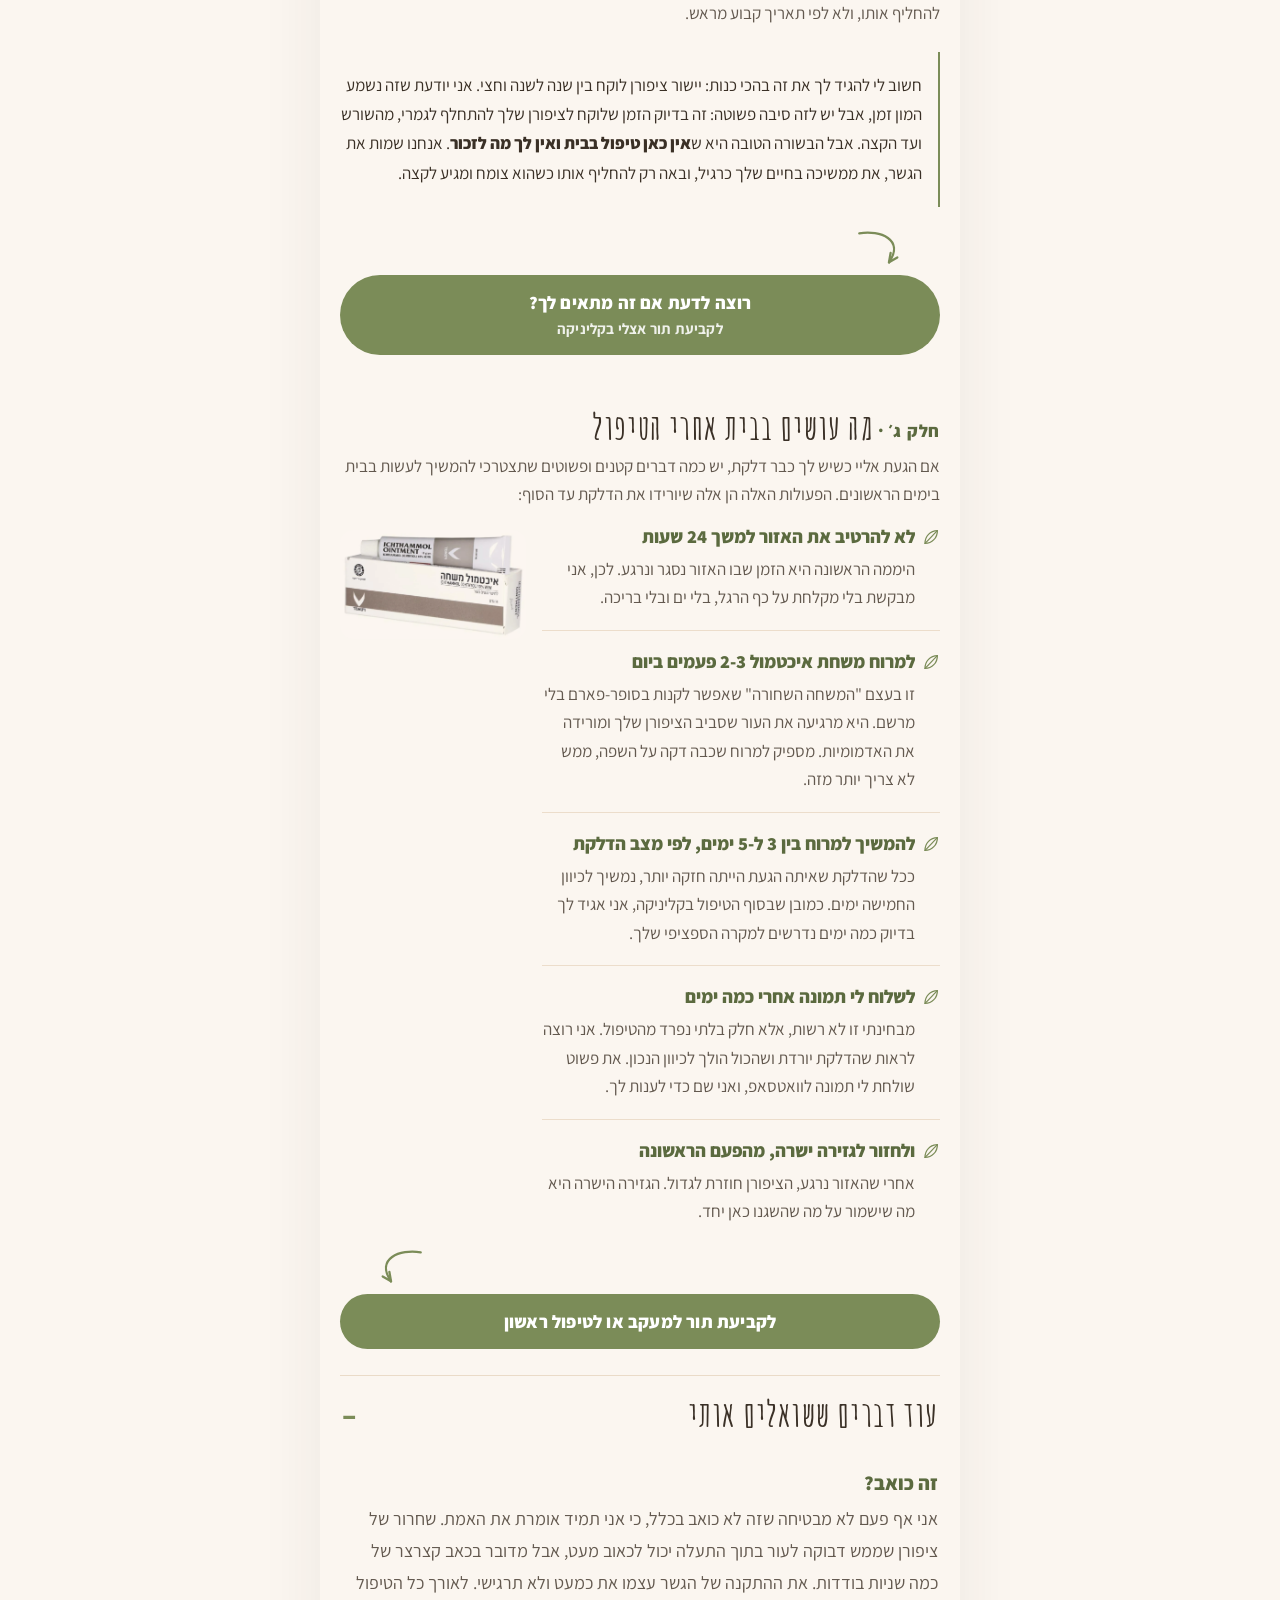
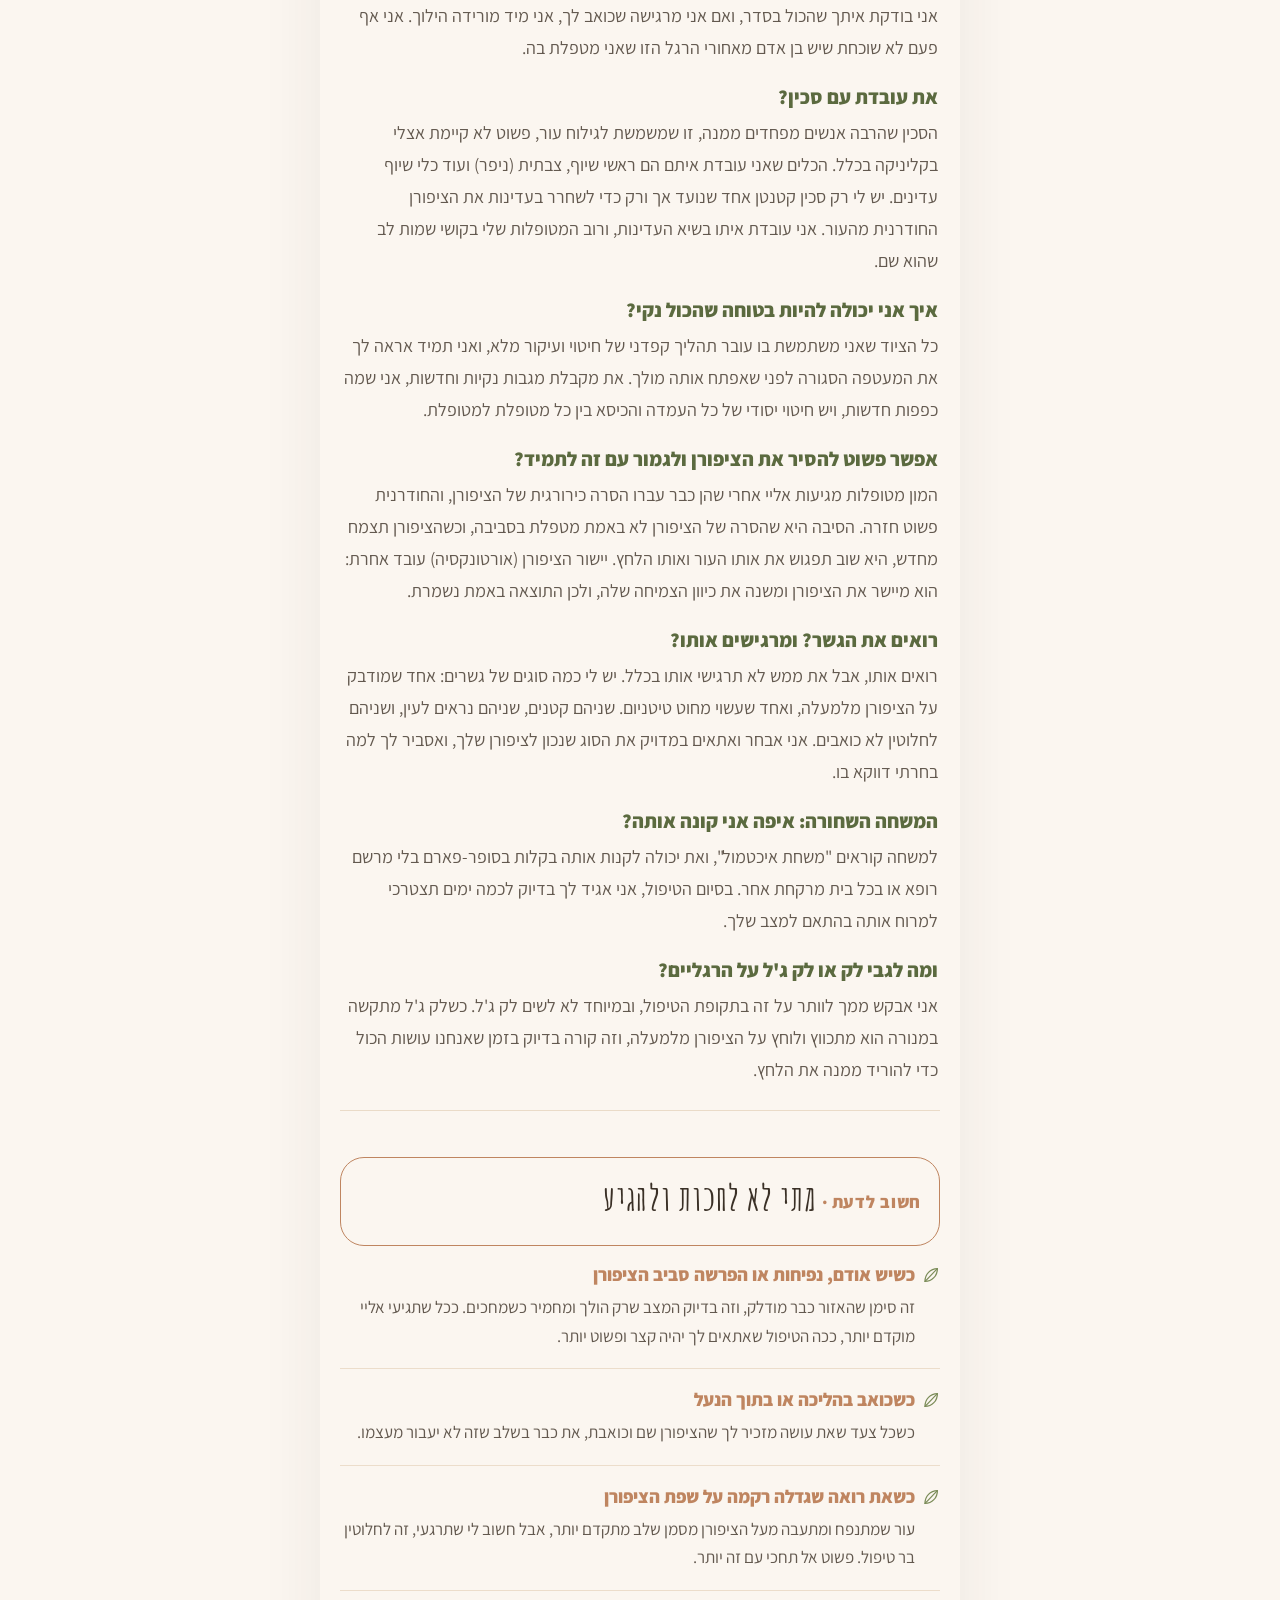
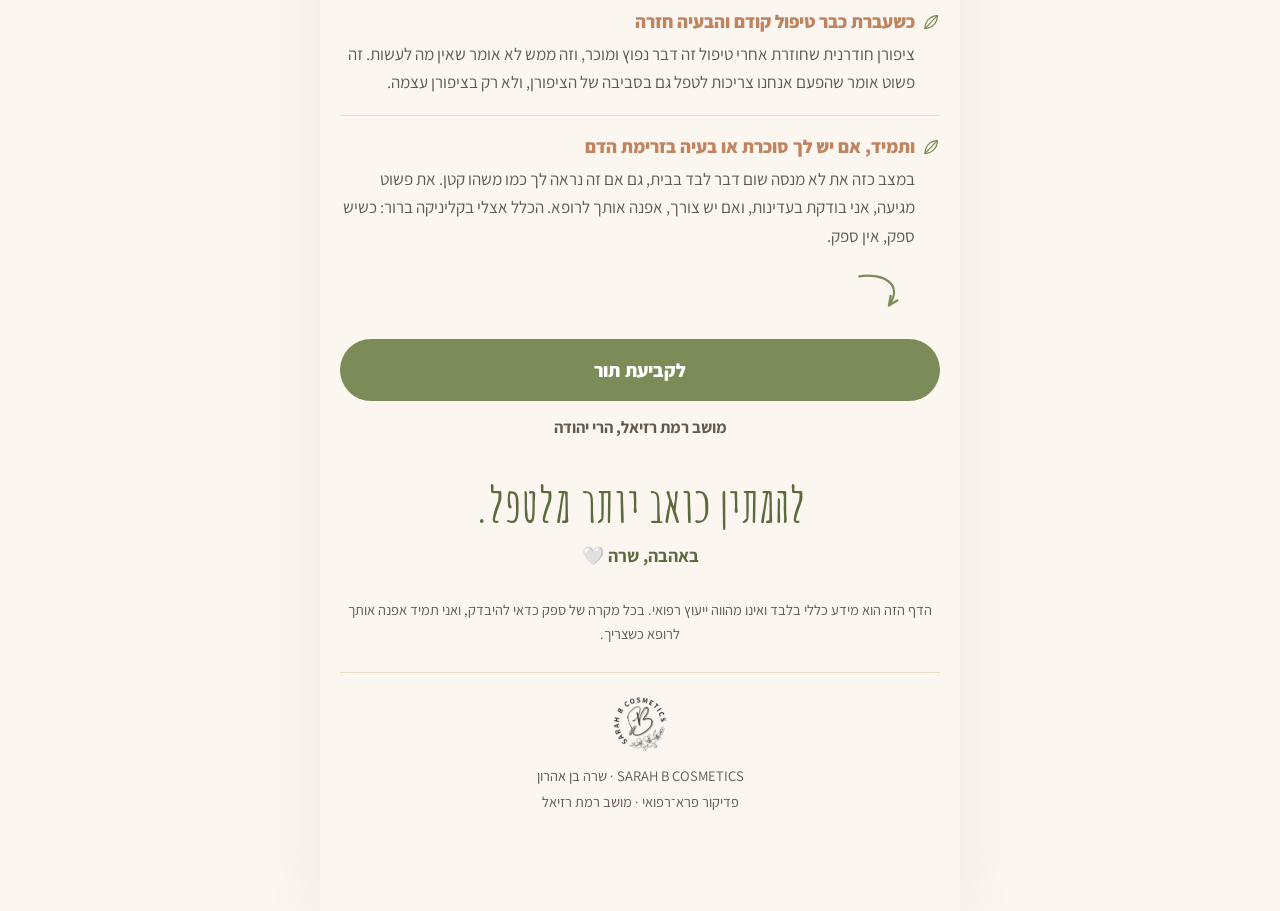
==== commit 2b841be9: "חודרנית: שני תיקוני פיסוק שנכנסו למקור אחרי הפרסום מקף עודף בשורת האזהרה הרפואית, ופסיק שנפל. אותרו " ====
--- a/ingrown/index.html
+++ b/ingrown/index.html
@@ -33,7 +33,7 @@
   <p class="say">נעים מאוד, אני שרה בן אהרון, מטפלת בבעיות כף רגל בקליניקה שלי במושב רמת רזיאל, ומתמחה בטיפול בציפורן חודרנית ובאורטונקסיה.</p>
   <p class="say">"דחיתי את זה כי הייתי בטוח שיכאב לי".
 את המשפט הזה אני שומעת כמעט מכל מי שמגיע אליי עם ציפורן חודרנית וכאבים חזקים. אני מבינה לגמרי את החשש, ולכן חשוב לי להרגיע: הטיפול אולי מלווה במעט אי-נעימות, אבל אני כאן כדי להעניק לך טיפול סבלני, עדין, ולהיות קשובה לכל תחושה שלך.</p>
-  <p class="say">מה שבאמת כואב זו ההמתנה. ציפורן שחודרת לעור מביאה איתה דלקת חריפה, ובעיה קטנה הופכת לכאב גדול שדורש יותר התערבות. אני מזמינה אתך להגיע אליי, למרחב בטוח ומרגיע, כדי לטפל בזה עכשיו ולחסוך לך סבל מיותר.</p>
+  <p class="say">מה שבאמת כואב, זו ההמתנה. ציפורן שחודרת לעור מביאה איתה דלקת חריפה, ובעיה קטנה הופכת לכאב גדול שדורש יותר התערבות. אני מזמינה אתך להגיע אליי, למרחב בטוח ומרגיע, כדי לטפל בזה עכשיו ולחסוך לך סבל מיותר.</p>
 </header>
 
 <main class="wrap">
@@ -306,7 +306,7 @@
   <p class="close">להמתין כואב יותר מלטפל.</p>
   <p class="sign">באהבה, שרה 🤍</p>
 
-  <p class="fine">הדף הזה הוא מידע כללי בלבד ואינו מהווה ייעוץ רפואי. בכל מקרה של ספק כדאי להיבדק, ואני תמיד אפנה אותך לרופא כשצריך.-</p>
+  <p class="fine">הדף הזה הוא מידע כללי בלבד ואינו מהווה ייעוץ רפואי. בכל מקרה של ספק כדאי להיבדק, ואני תמיד אפנה אותך לרופא כשצריך.</p>
 
   <div class="foot">
     <img src="../img/logo.webp" alt="">
--- a/style.css
+++ b/style.css
@@ -143,7 +143,13 @@
 
 /* עלה עדין לפני כל סעיף בכל הרשימות. שרה, 29/09.
    השורות הבאות מתיישרות לטקסט ולא לעלה. */
-ul.tips.leaf li b{padding-inline-start:25px; text-indent:-25px}
+/* 🔴 שרה, 02/10: "בחלק מהפסקות השורה השניה מתחילה
+   לא בדיוק מתחת לשורה הראשונה."
+   ⛔ ההזחה ישבה על הכותרת בלבד, ולכן גוף הטקסט התיישר לעלה
+   ולא לטקסט שמעליו. ✅ ההזחה עוברת לפריט השלם,
+   והעלה לבדו יוצא החוצה. */
+ul.tips.leaf li{padding-inline-start:25px}
+ul.tips.leaf li b{padding-inline-start:0; text-indent:-25px}
 ul.tips.leaf li b::before{
   content:''; display:inline-block; vertical-align:-3px;
   width:18px; height:18px; margin-inline-end:7px; text-indent:0;
@@ -245,13 +251,28 @@
 .sidepic figure.solo{margin:6px 0 0; position:sticky; top:14px}
 figure.solo{text-align:center}
 figure.solo img{display:block; width:100%; height:auto; margin-inline:auto; border-radius:14px}
+/* 🔴 שרה, 02/10: "מתחת לתמונות רק אם יש 2 שורות. במקרה של שורה אחת
+   ותמונה אחת ולא זוג, אפשר ליישר באמצע. אני רוצה אחידות במראה."
+   ⇐ ברירת המחדל ימין, ו-.mid למרכוז כיתוב של שורה אחת בלבד. */
 figure.solo figcaption{
   margin-top:9px; font-size:13.5px; line-height:1.5; color:var(--ink);
+  /* 🔴 הקופסה ממורכזת מתחת לתמונה, והטקסט בתוכה מיושר לימין.
+     ⛔ בלי fit-content הקופסה נמתחת לכל רוחב העמודה
+     והטקסט נדבק לקצה הדף במקום להישאר מתחת לתמונה. */
+  width:fit-content; max-width:78%; margin-inline:auto; text-align:right;
 }
 
 /* ---------- סיפור הטיפול ---------- */
 .story{margin:20px 0 0}
-.story p{margin:0 0 20px; font-size:17px; line-height:1.72; color:var(--ink)}
+/* 🔴 שרה, 02/10: "הטקסט לא מיושר לימין."
+   ⛔ .step נותן text-indent:-25px כדי שהעלה ייצא החוצה, והילדים יורשים אותו,
+   כך שהשורה הראשונה של כל בלוק פנימי נדחפת 25px ימינה. ⛔ מאפסים בילדים. */
+.story .step > p, .story .step > div, .story .step > figure{text-indent:0}
+/* 🔴 שרה, 02/10: "כשכל הכיתוב בבולד זה כבר מאבד את האפקט שלו."
+   ⛔ .step מוגדר font-weight:800 בשביל הכותרת, והפסקה יורשת אותו.
+   ✅ מאפסים בפסקה, כך שרק <strong> בתוכה באמת בולט. */
+.story .step > p{font-weight:400}
+.story p{margin:0 0 20px; font-size:17px; line-height:1.72; color:var(--ink); text-align:right}
 .story p:last-child{margin-bottom:0}
 .story b{color:var(--espresso)}
 /* 🔴 שרה, 29/09: "בתהליך פוטותרפיה את צריכה להוסיף גם בנקודות את העלים." */
@@ -406,3 +427,41 @@
 .col.small-pics .states.photo .state img{width:76%; margin-inline:auto}
 .col.small-pics .story .shots{grid-template-columns:repeat(3,1fr); gap:14px 9px}
 .col.small-pics .story .shot figcaption{font-size:13px; line-height:1.45}
+
+/* ============================================================
+   🔴 שרה, 02/10 אחה"צ: "שיניתי טקסט מתחת לחלק מהתמונות
+   וזה לא מיושר לימין באמצע התמונה."
+   ⛔ הטעות שלי: קבעתי לקופסת הכיתוב 78% כשהתמונות היו רוחב מלא,
+   ובחוברות האלה התמונה היא 45%. לכן הכיתוב יצא רחב מהתמונה
+   והטקסט נחת מימין לקצה שלה. ✅ הכיתוב בדיוק ברוחב התמונה.
+   ============================================================ */
+.col.small-pics figure.solo.wide-solo figcaption{max-width:45%}
+
+/* 🔴 הכלל של שרה: "מתחת לתמונות רק אם יש 2 שורות. במקרה של
+   שורה אחת ותמונה אחת ולא זוג, אפשר ליישר באמצע."
+   ⛔ המחלקה .mid הופיעה ב-HTML ולא היה לה כלל בכלל. */
+figure.solo figcaption.mid{text-align:center}
+
+/* 🔴 שרה, 02/10: "תמונת השער קטנה מידי, תגדילי לכמעט כל הרוחב.
+   היא היחידה שגדולה בחוברת."
+   ⛔ כלל ה-45% נכתב לתמונות שבתוך הטקסט, והשער הוא לא כזה. */
+.col.small-pics .cover img{width:92%; aspect-ratio:auto; object-fit:contain}
+
+/* ============================================================
+   🔴 שרה, 02/10: "חלק מהתמונות עם פינות עגולות וחלק זווית 90.
+   תהפכי את כולם עם פינה מעוגלת."
+   ⛔ שלוש משפחות תמונות נשארו בלי רדיוס: זוג לפני-ואחרי,
+   ארבעת מצבי הזיהוי של הפטרת, ובמת התרשים.
+   🔴 העיגול הוא 14px בכל החוברות, והשער לבדו 16px כי הוא גדול.
+   ============================================================ */
+.pair img,
+.state img,
+.figure .dxstage img{border-radius:14px}
+
+/* 🔴 שרה, 02/10: "תגדילי עוד את השער של יבלות."
+   ⛔ ניסיתי לחתוך את שולי הנייר במקום להגדיל, וזה ⛔ לא עבד:
+   הניתזים של האקוורל מגיעים בכוונה עד קצה הקובץ.
+   ✅ ולכן השער יוצא מהשוליים ותופס את כל רוחב העמודה.
+   ⛔ מחלקה נפרדת בכוונה: שער ריבועי בחוברת אחרת יצא ענק ככה. */
+.col.small-pics .cover.wide{margin:0}
+.col.small-pics .cover.wide img{width:100%}
